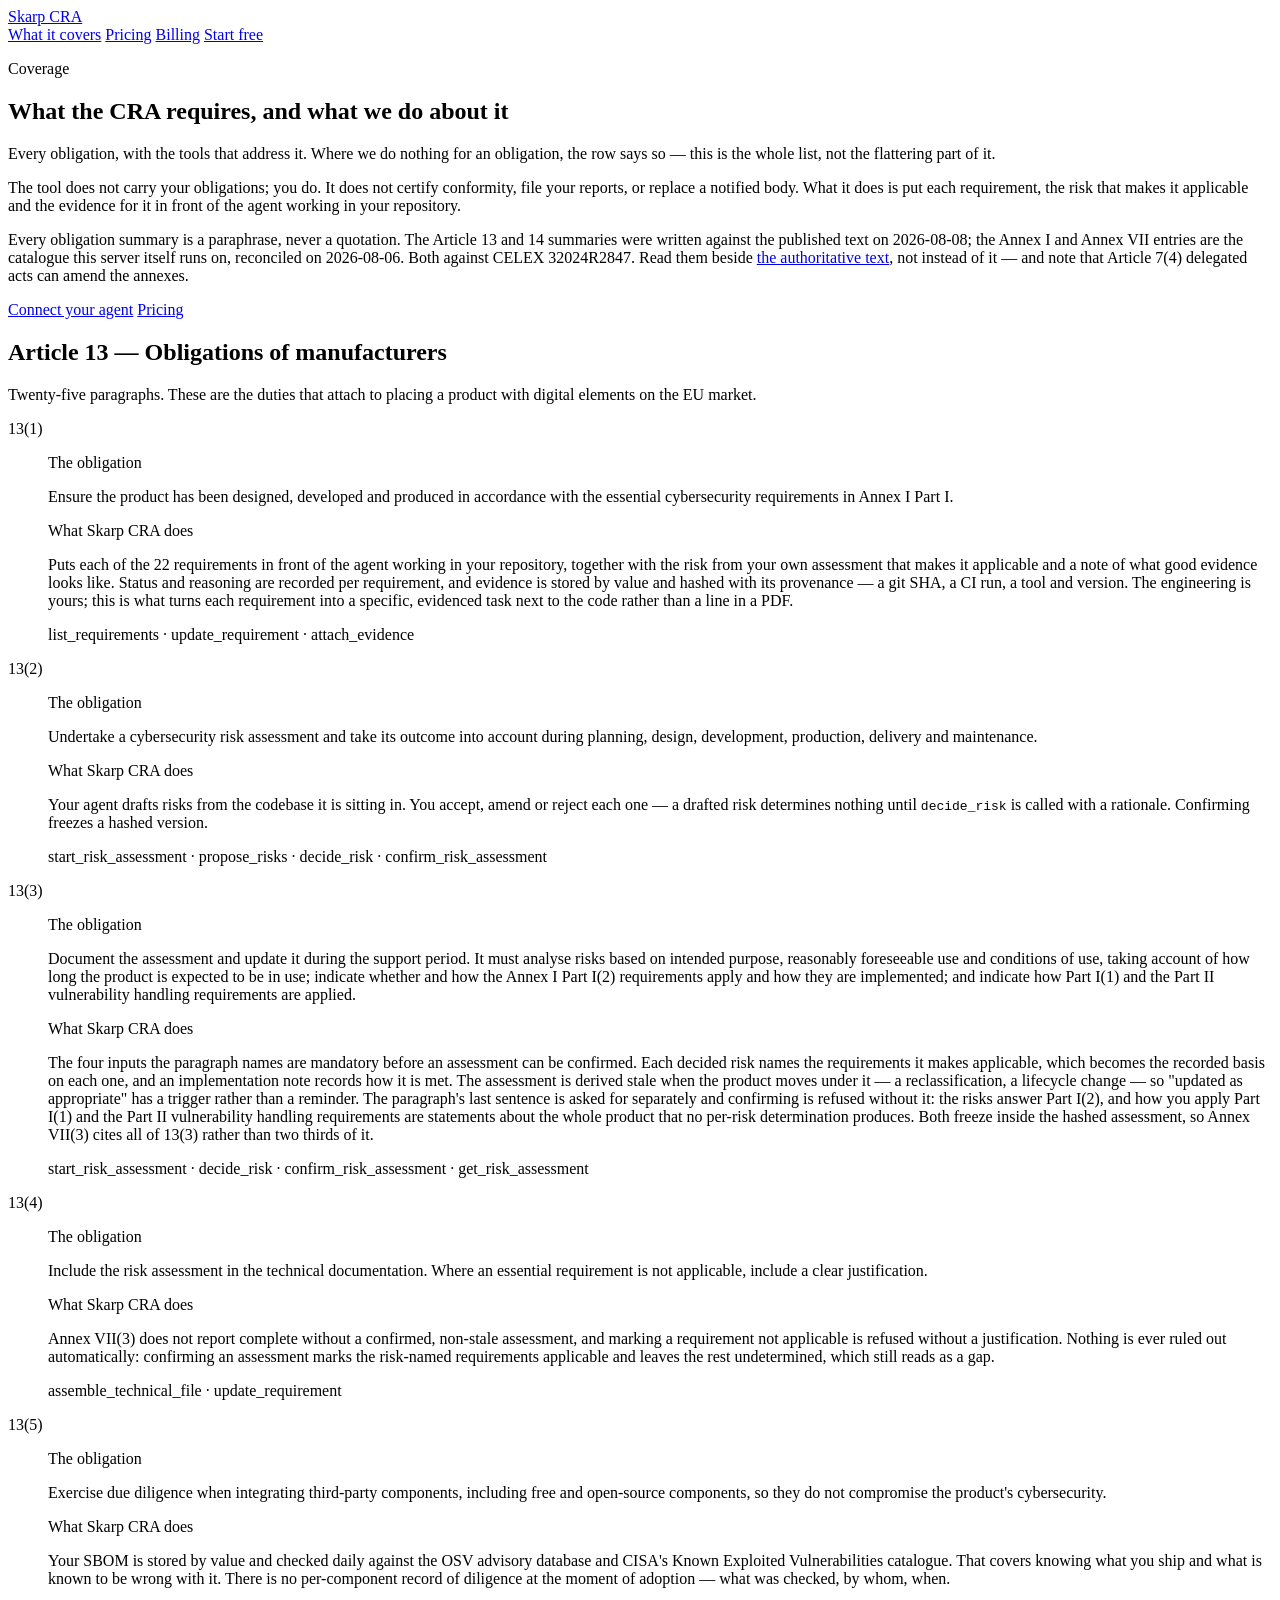
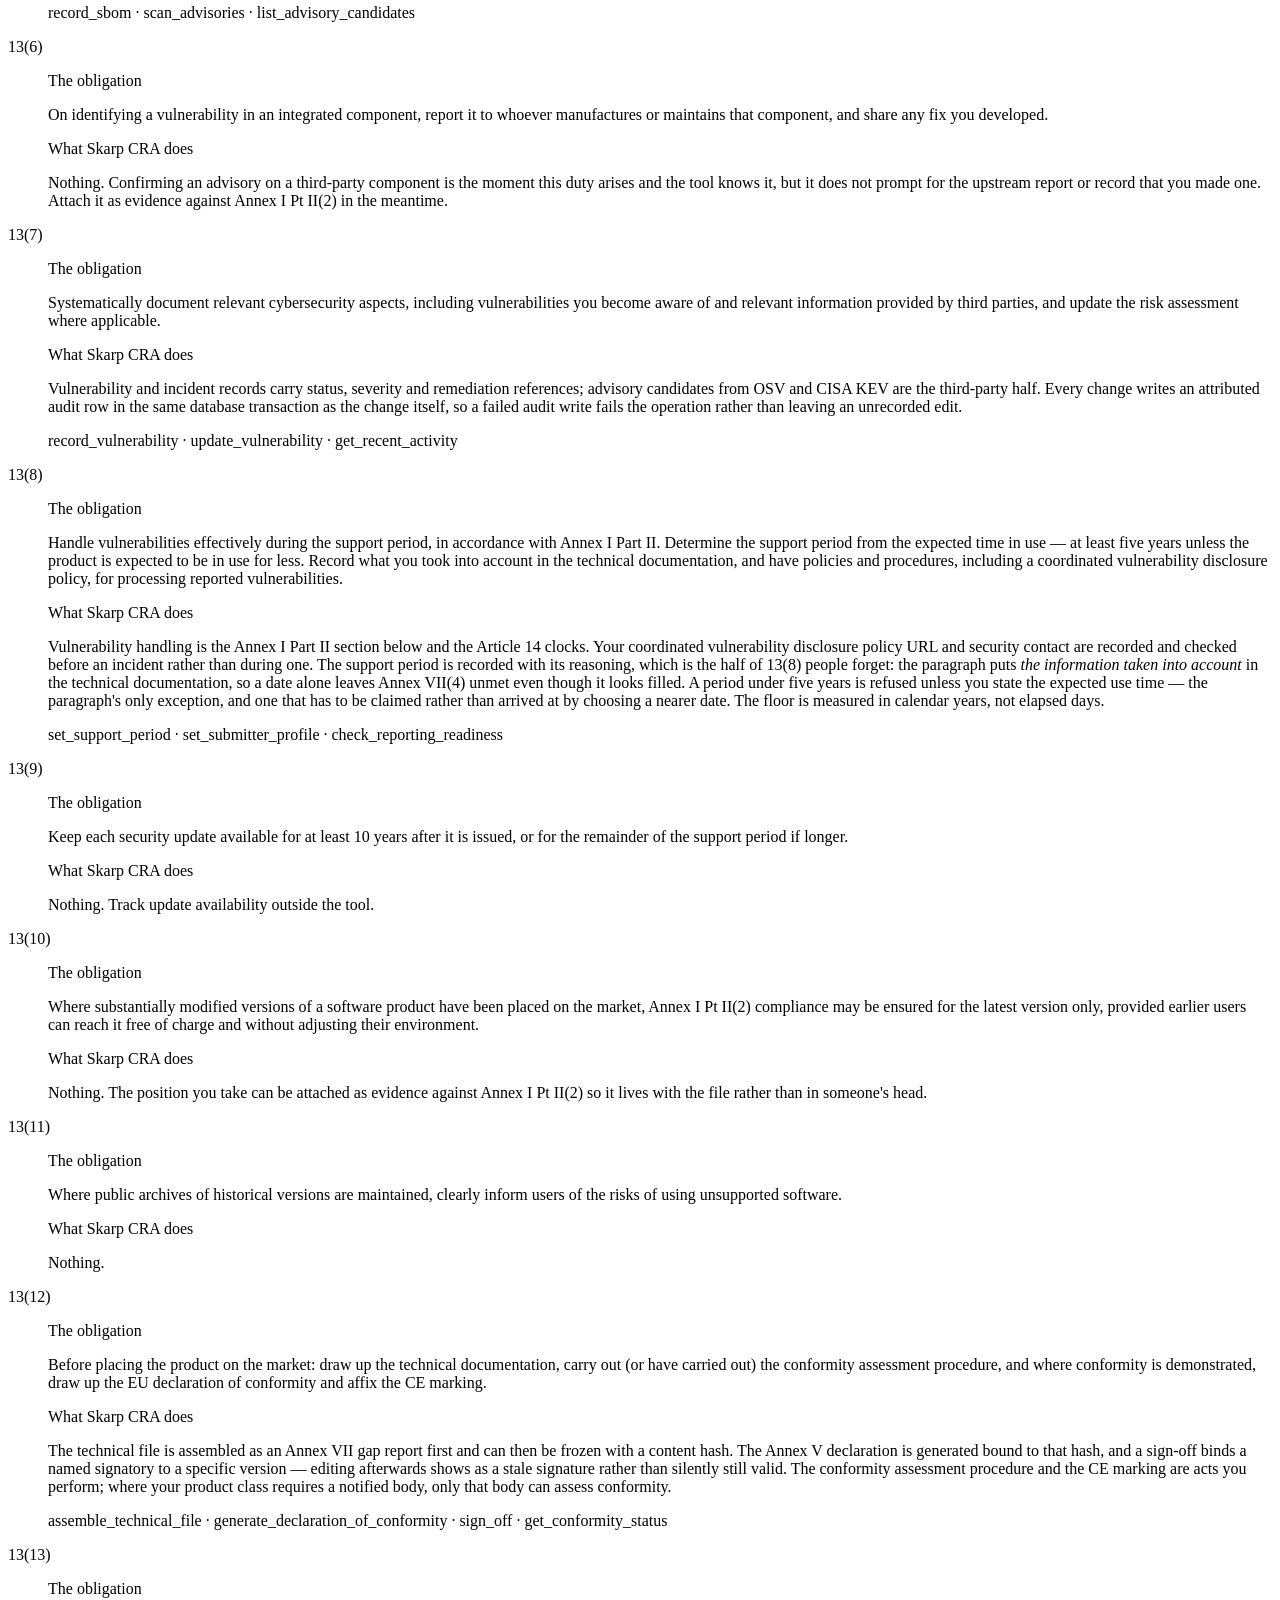
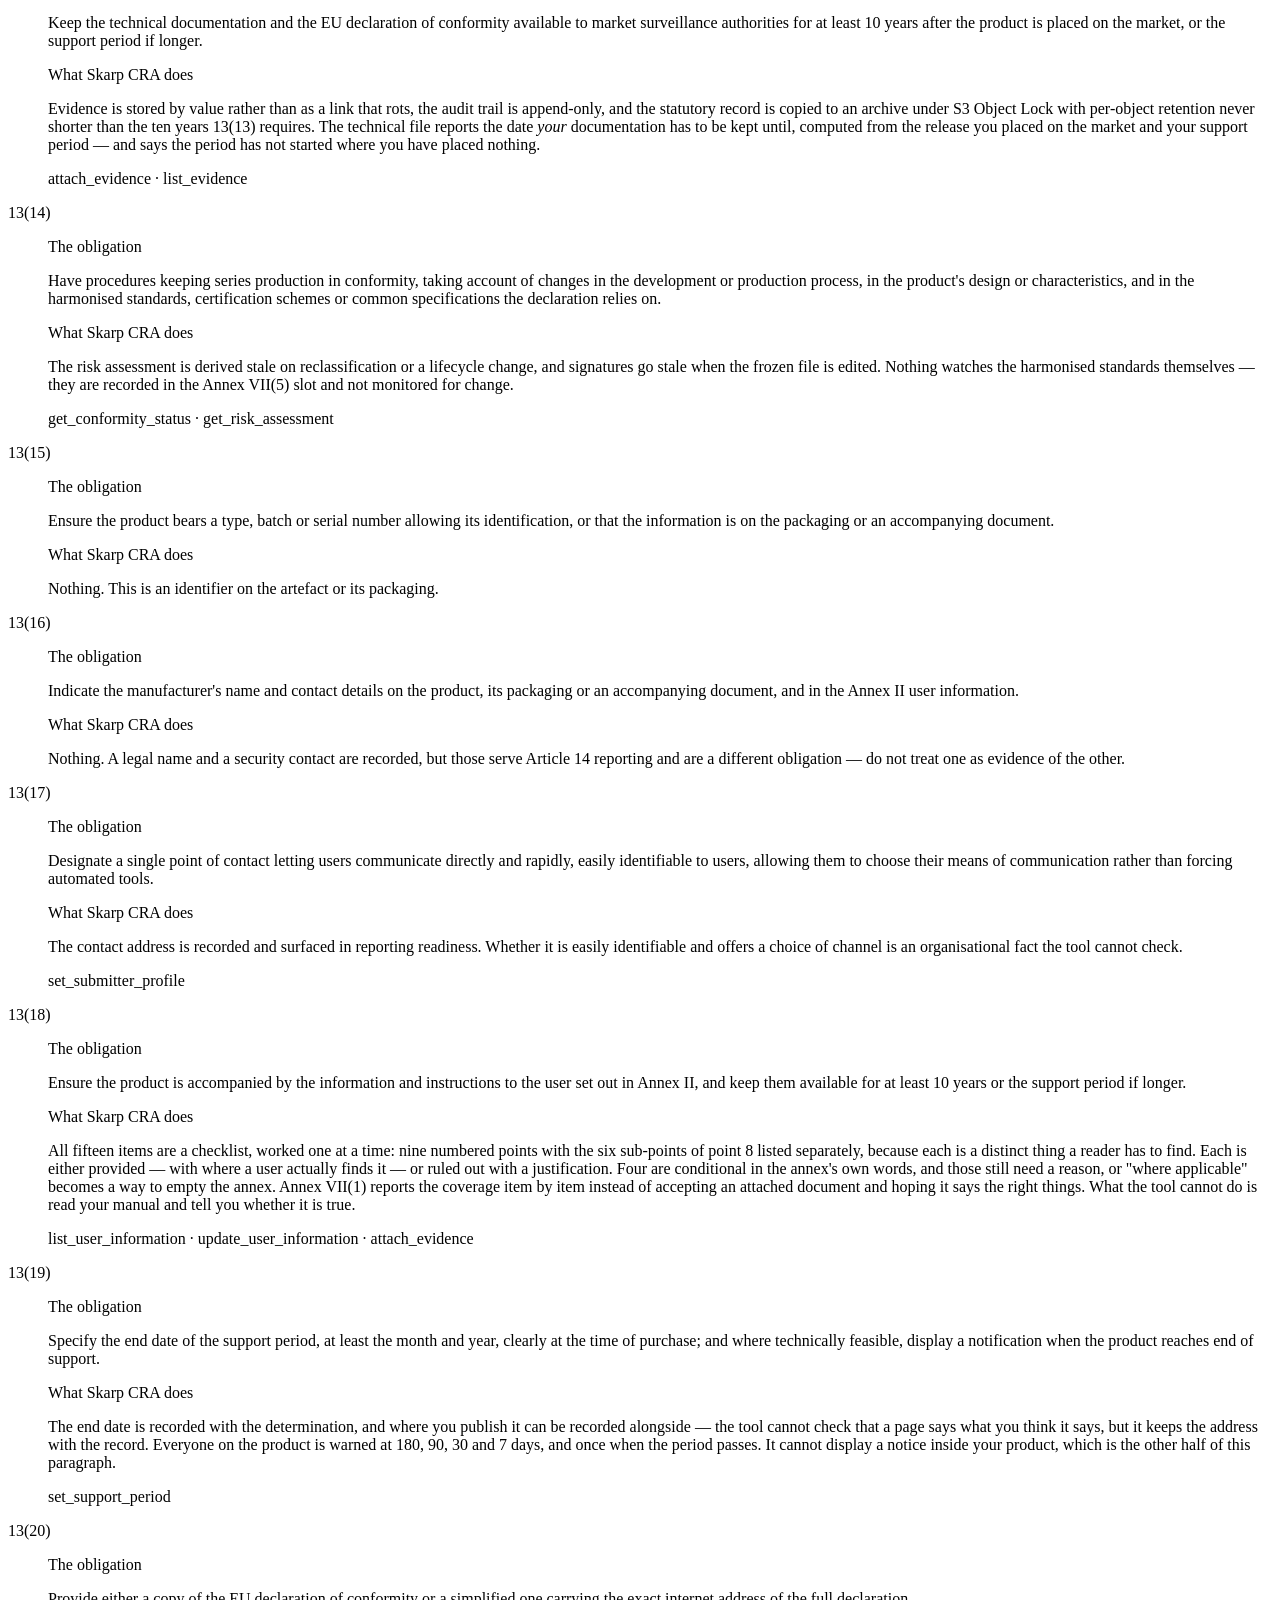
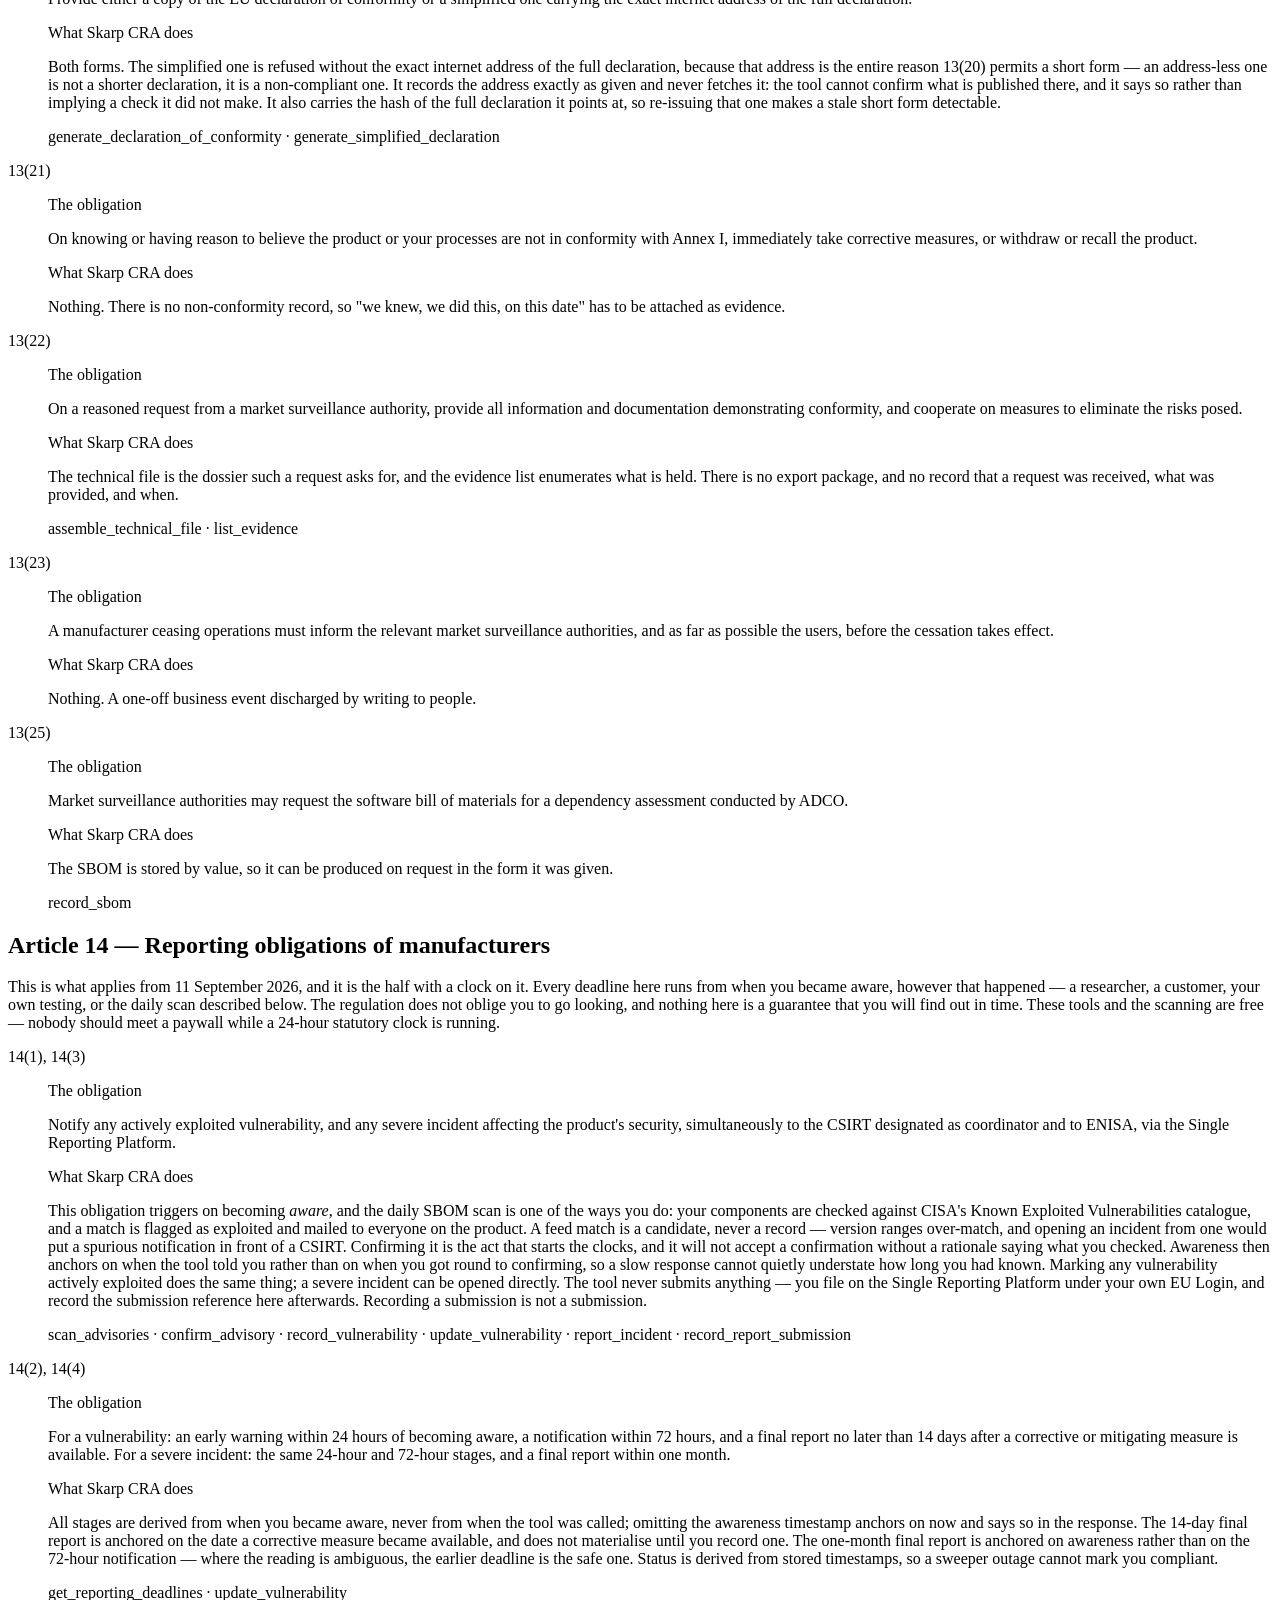
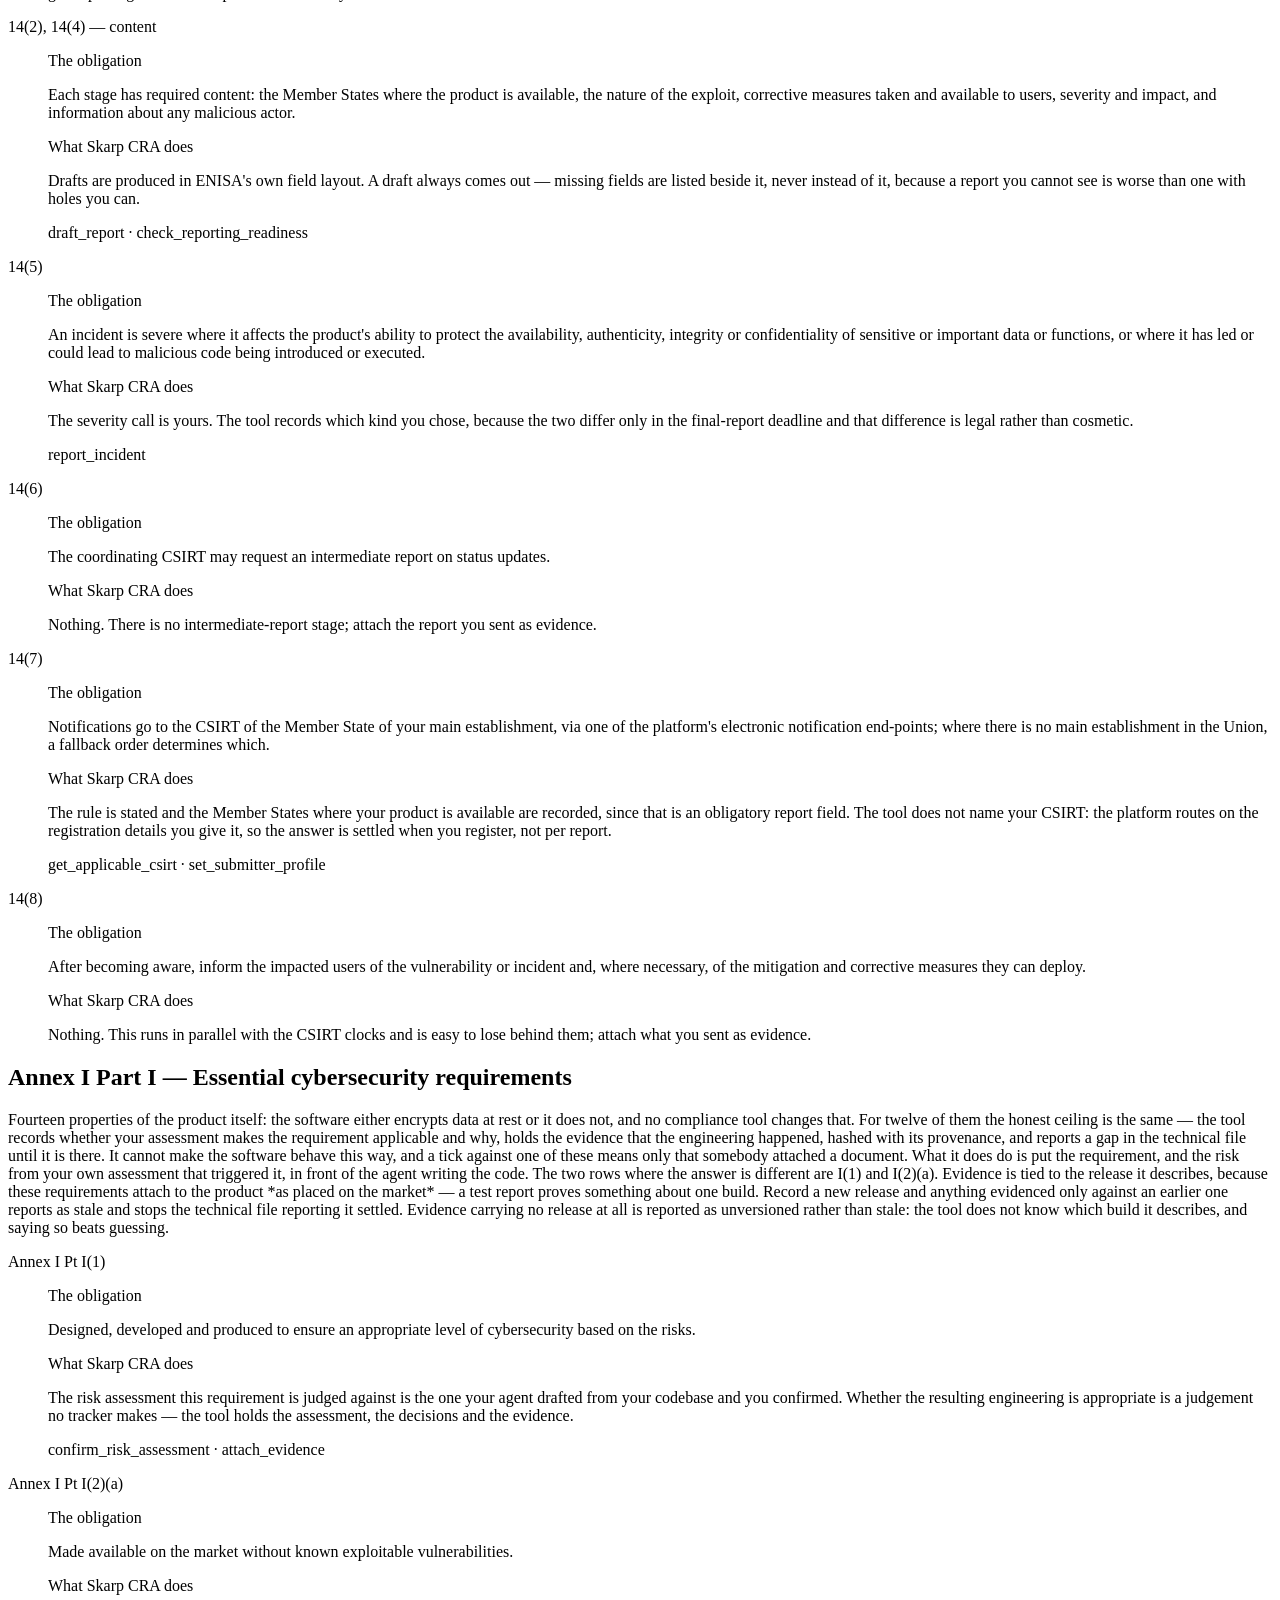
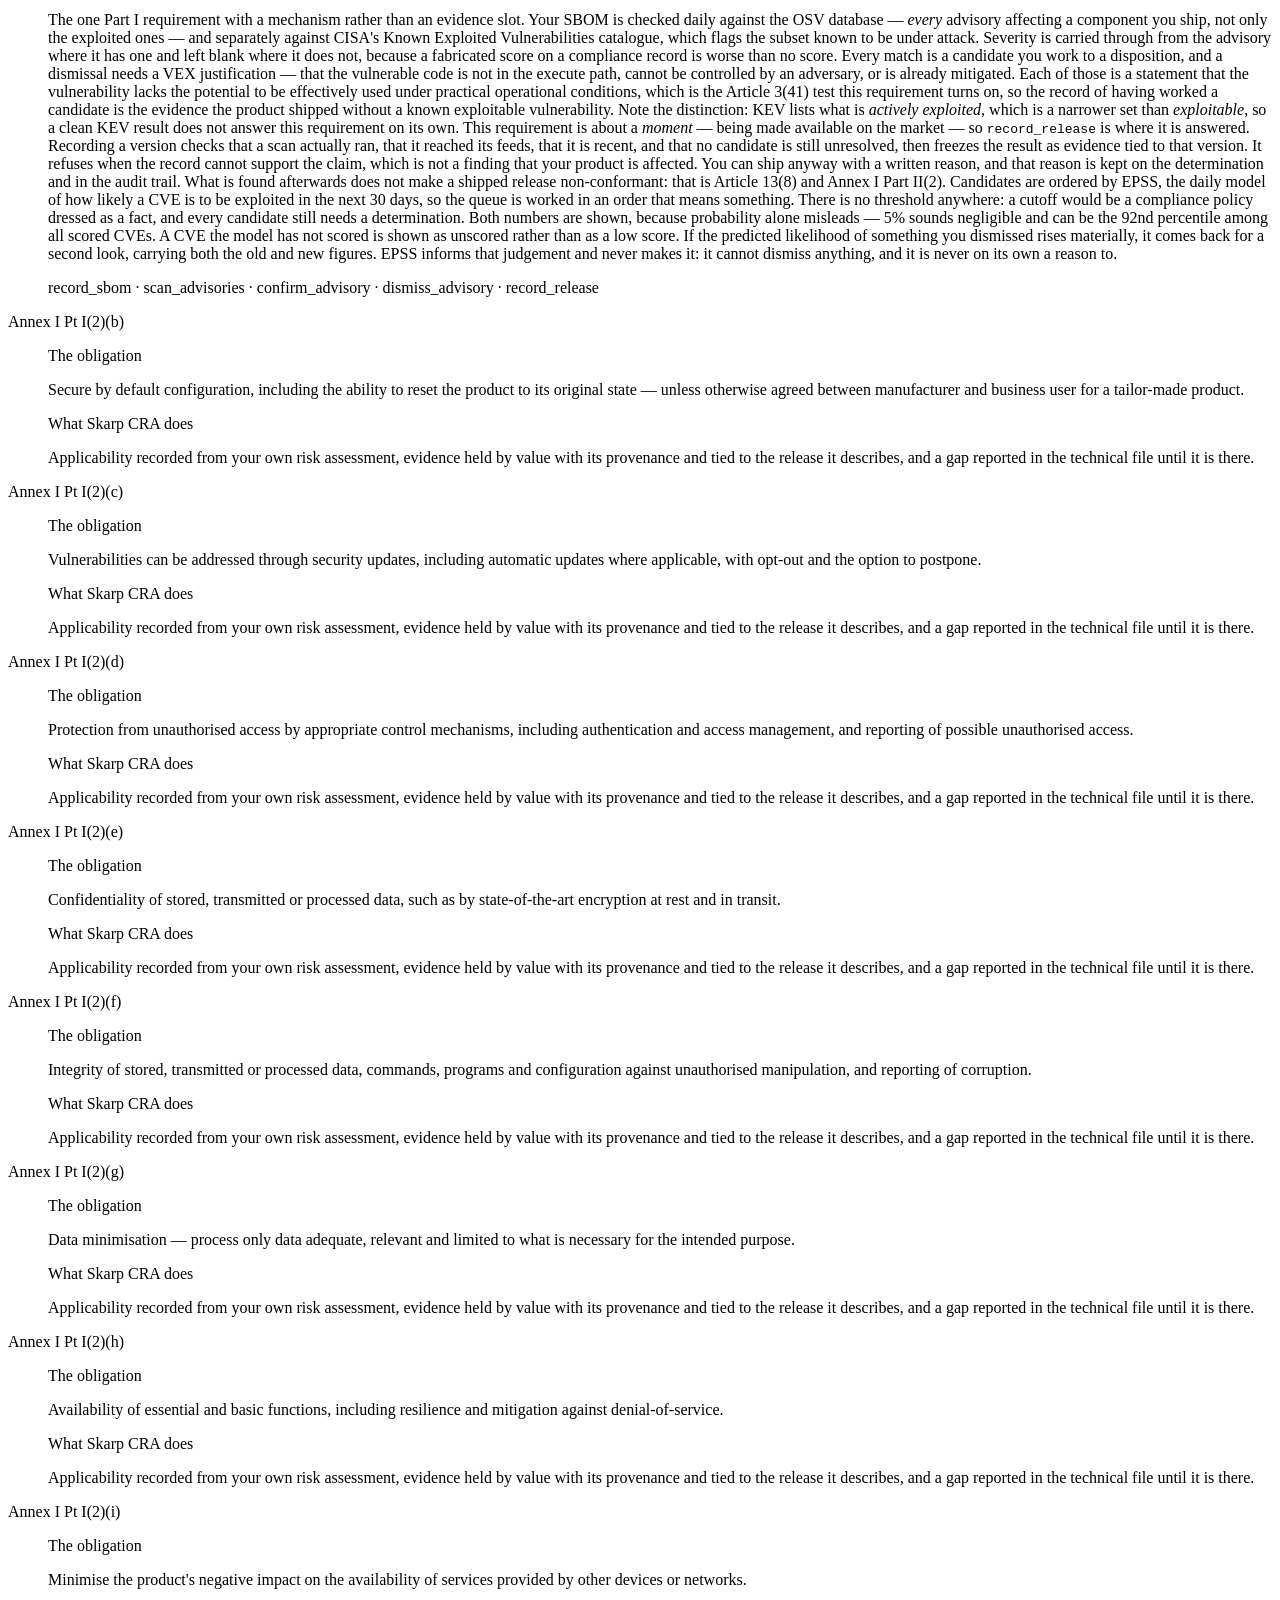
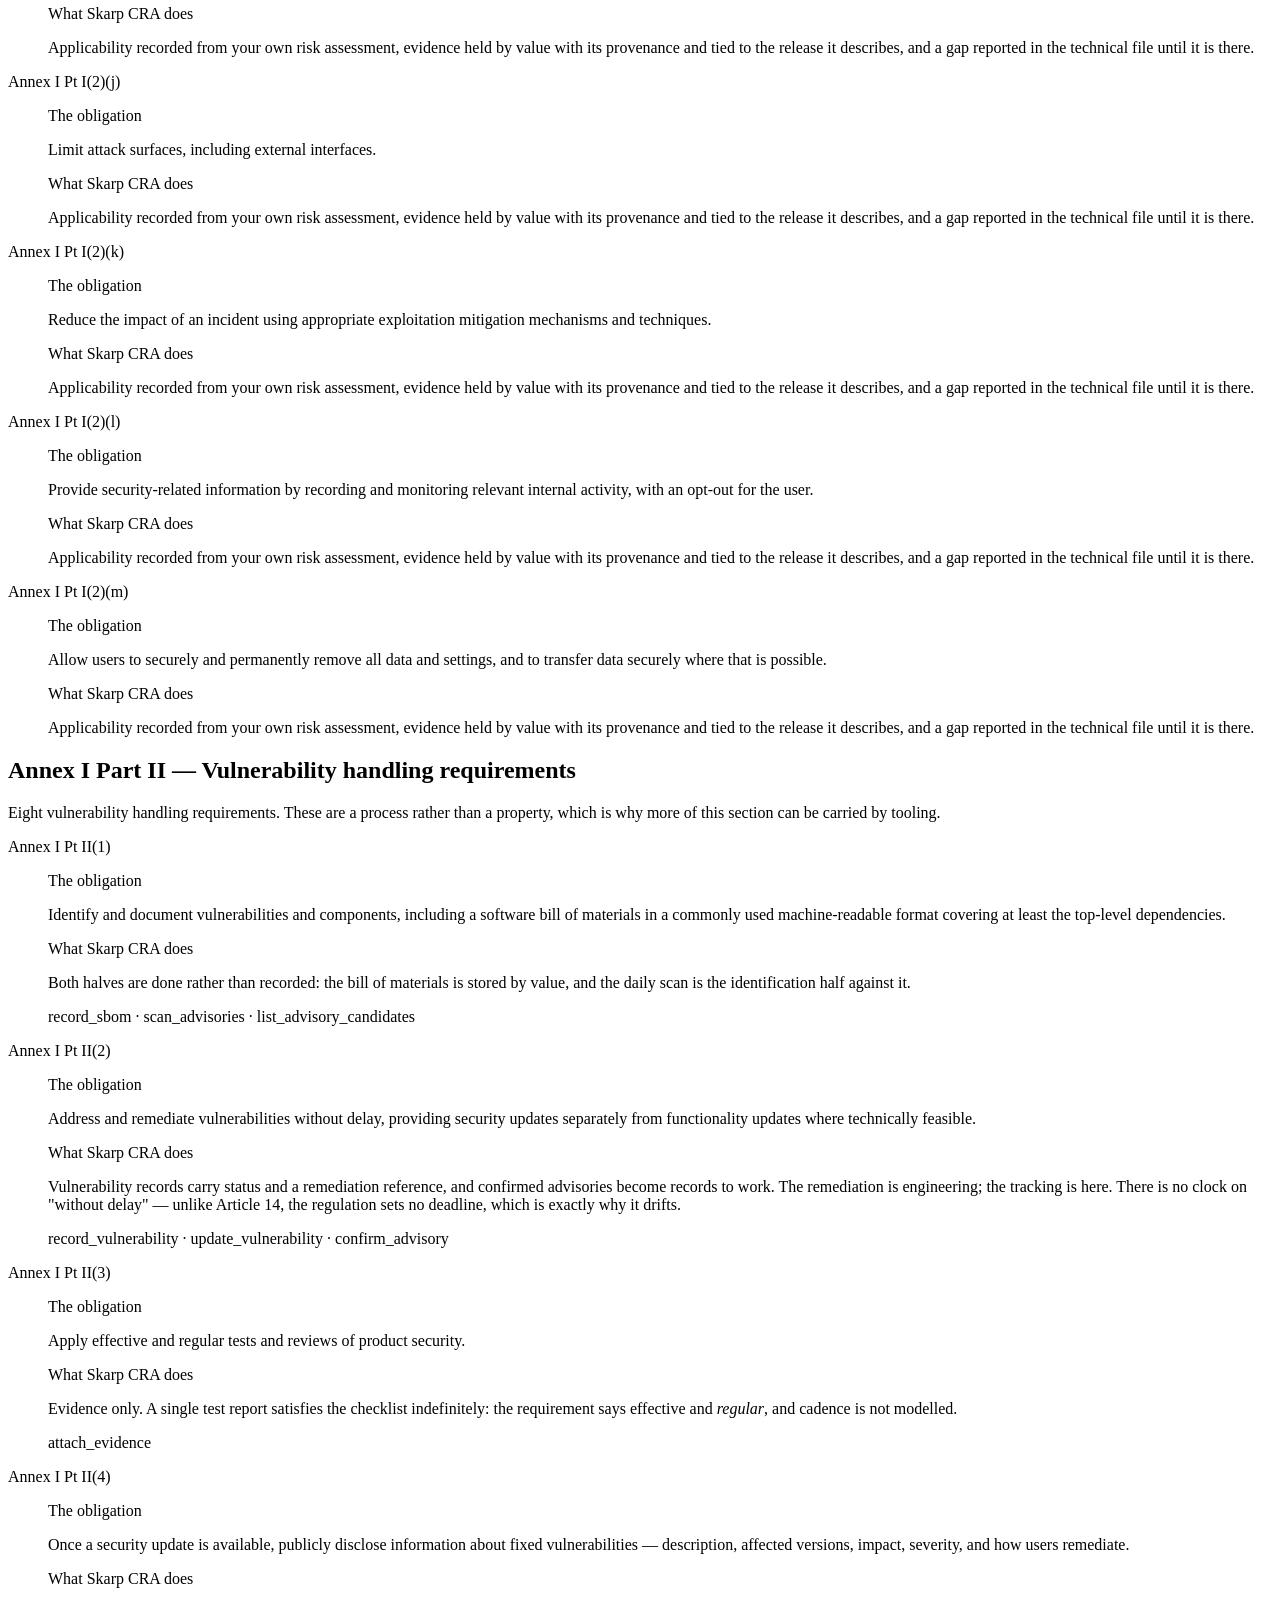
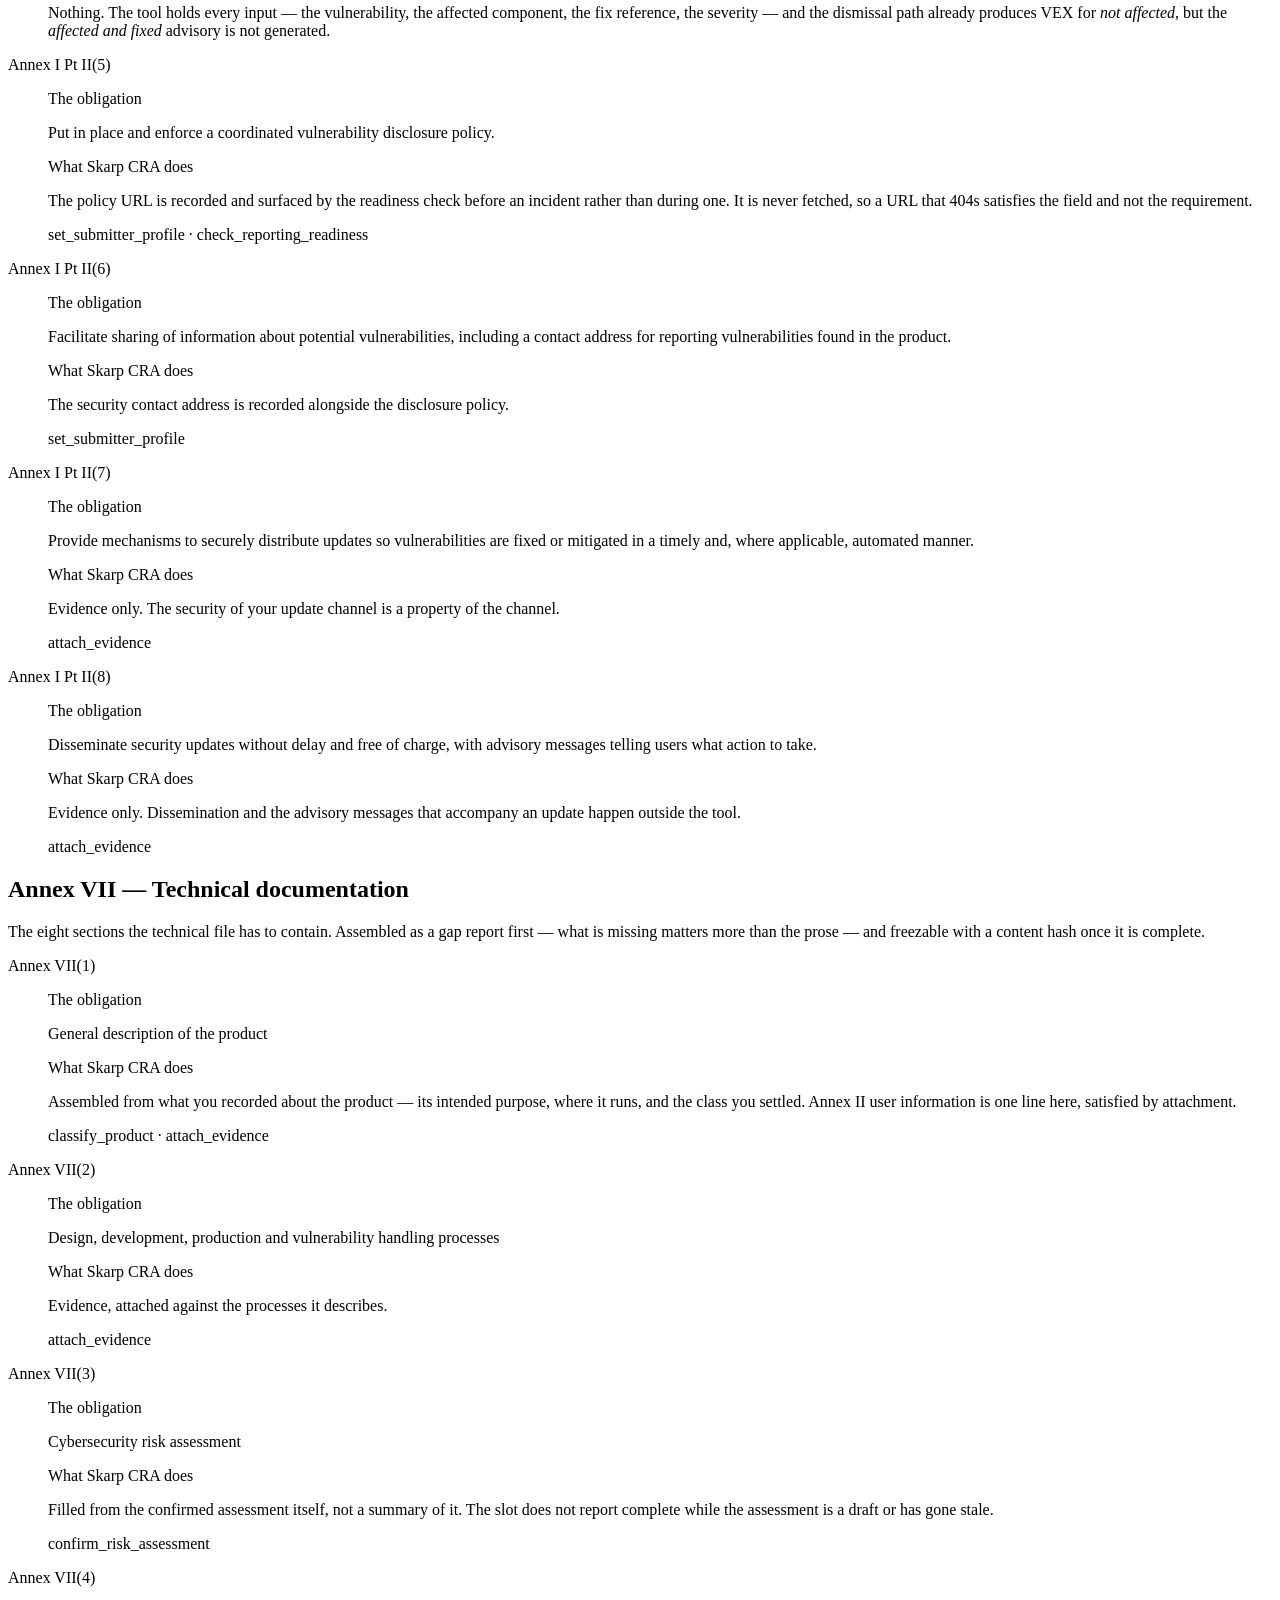
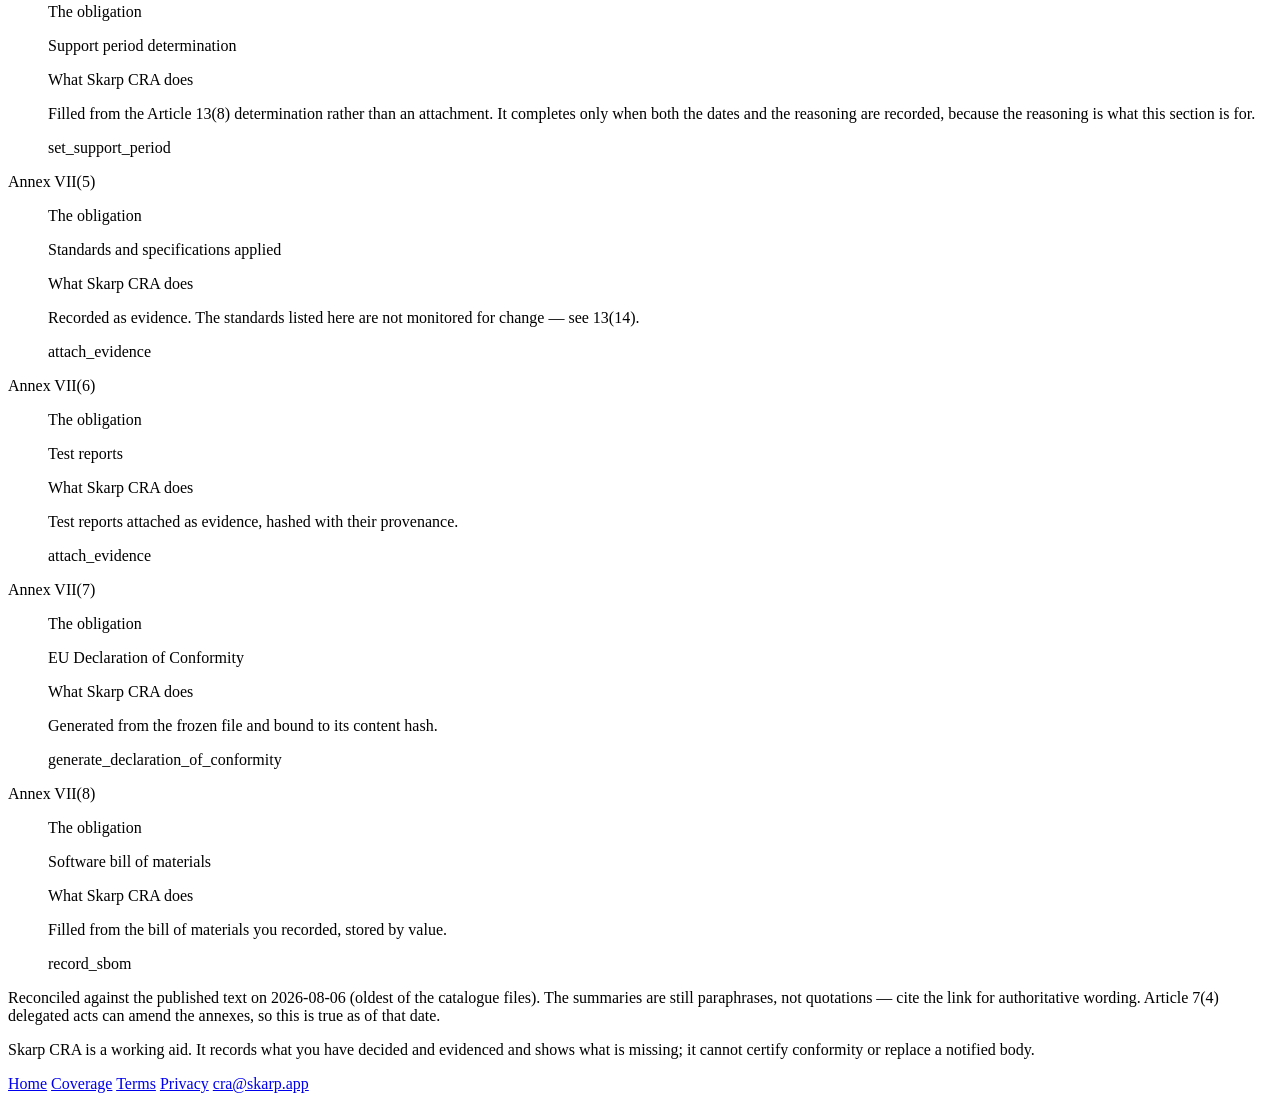
==== www/coverage.html @ dcedb45e "Skarp CRA — an MCP server for EU Cyber Resilience Act compliance Helps software makers meet their ob" ====
<!DOCTYPE html>
<html lang="en">
<!-- GENERATED FILE — do not edit by hand.
     Written by scripts/render_coverage.py from docs/coverage.yaml and the
     catalogue in src/cra/regulation/. Edit those and regenerate. -->
<head>
<meta charset="utf-8">
<meta name="viewport" content="width=device-width, initial-scale=1">
<title>Coverage — what the CRA requires, and what we do — Skarp CRA</title>
<meta name="description" content="Obligation by obligation: what the EU Cyber Resilience Act requires of a manufacturer, and what Skarp CRA does to help meet it.">
<meta name="referrer" content="no-referrer">

<link rel="stylesheet" href="/style.css">
</head>
<body>
<header class="masthead">
  <div class="wrap">
    <a class="brand" href="/">Skarp CRA</a>
    <nav>
      <a href="/#covers">What it covers</a>
      <a href="/pricing">Pricing</a>
      <a href="/billing">Billing</a>
      <a class="btn cta small" href="/#access">Start free</a>
    </nav>
  </div>
</header>
<main>
<section class="wrap">
<div class="stack">
<p class="eyebrow">Coverage</p>
<h1>What the CRA requires, and what we do about it</h1>
<p class="lede">Every obligation, with the tools that address it. Where we do
nothing for an obligation, the row says so — this is the whole list, not the
flattering part of it.</p>
<p class="small muted">The tool does not carry your obligations; you do. It
does not certify conformity, file your reports, or replace a notified body.
What it does is put each requirement, the risk that makes it applicable and the
evidence for it in front of the agent working in your repository.</p>
<p class="small muted">Every obligation summary is a paraphrase, never a
quotation. The Article 13 and 14 summaries were written against the published
text on 2026-08-08; the Annex I and Annex VII
entries are the catalogue this server itself runs on, reconciled on
2026-08-06. Both against CELEX 32024R2847. Read them
beside <a href="https://eur-lex.europa.eu/legal-content/EN/TXT/?uri=CELEX:32024R2847">the authoritative text</a>, not instead of
it — and note that Article 7(4) delegated acts can amend the annexes.</p>
<p><a class="btn cta" href="/#access">Connect your agent</a> <a class="btn" href="/pricing">Pricing</a></p>
</div>
</section><section class="wrap">
<div class="section-head">
  <h2 id="article-13">Article 13 — Obligations of manufacturers</h2>
</div>
<p class="section-lede">Twenty-five paragraphs. These are the duties that attach to placing a product with digital elements on the EU market.</p>
<dl class="coverage obligations">
      <div>
        <dt>13(1)</dt>
        <dd>
          <div class="obligation">
            <p class="lbl">The obligation</p>
            <p>Ensure the product has been designed, developed and produced in accordance with the essential cybersecurity requirements in Annex I Part I.</p>
          </div>
          <div class="support">
            <p class="lbl">What Skarp CRA does</p>
            <p>Puts each of the 22 requirements in front of the agent working in your repository, together with the risk from your own assessment that makes it applicable and a note of what good evidence looks like. Status and reasoning are recorded per requirement, and evidence is stored by value and hashed with its provenance — a git SHA, a CI run, a tool and version. The engineering is yours; this is what turns each requirement into a specific, evidenced task next to the code rather than a line in a PDF.</p>
            <p class="tools small muted mono">list_requirements · update_requirement · attach_evidence</p>
          </div>
        </dd>
      </div>
      <div>
        <dt>13(2)</dt>
        <dd>
          <div class="obligation">
            <p class="lbl">The obligation</p>
            <p>Undertake a cybersecurity risk assessment and take its outcome into account during planning, design, development, production, delivery and maintenance.</p>
          </div>
          <div class="support">
            <p class="lbl">What Skarp CRA does</p>
            <p>Your agent drafts risks from the codebase it is sitting in. You accept, amend or reject each one — a drafted risk determines nothing until <code>decide_risk</code> is called with a rationale. Confirming freezes a hashed version.</p>
            <p class="tools small muted mono">start_risk_assessment · propose_risks · decide_risk · confirm_risk_assessment</p>
          </div>
        </dd>
      </div>
      <div>
        <dt>13(3)</dt>
        <dd>
          <div class="obligation">
            <p class="lbl">The obligation</p>
            <p>Document the assessment and update it during the support period. It must analyse risks based on intended purpose, reasonably foreseeable use and conditions of use, taking account of how long the product is expected to be in use; indicate whether and how the Annex I Part I(2) requirements apply and how they are implemented; and indicate how Part I(1) and the Part II vulnerability handling requirements are applied.</p>
          </div>
          <div class="support">
            <p class="lbl">What Skarp CRA does</p>
            <p>The four inputs the paragraph names are mandatory before an assessment can be confirmed. Each decided risk names the requirements it makes applicable, which becomes the recorded basis on each one, and an implementation note records how it is met. The assessment is derived stale when the product moves under it — a reclassification, a lifecycle change — so &quot;updated as appropriate&quot; has a trigger rather than a reminder. The paragraph&#x27;s last sentence is asked for separately and confirming is refused without it: the risks answer Part I(2), and how you apply Part I(1) and the Part II vulnerability handling requirements are statements about the whole product that no per-risk determination produces. Both freeze inside the hashed assessment, so Annex VII(3) cites all of 13(3) rather than two thirds of it.</p>
            <p class="tools small muted mono">start_risk_assessment · decide_risk · confirm_risk_assessment · get_risk_assessment</p>
          </div>
        </dd>
      </div>
      <div>
        <dt>13(4)</dt>
        <dd>
          <div class="obligation">
            <p class="lbl">The obligation</p>
            <p>Include the risk assessment in the technical documentation. Where an essential requirement is not applicable, include a clear justification.</p>
          </div>
          <div class="support">
            <p class="lbl">What Skarp CRA does</p>
            <p>Annex VII(3) does not report complete without a confirmed, non-stale assessment, and marking a requirement not applicable is refused without a justification. Nothing is ever ruled out automatically: confirming an assessment marks the risk-named requirements applicable and leaves the rest undetermined, which still reads as a gap.</p>
            <p class="tools small muted mono">assemble_technical_file · update_requirement</p>
          </div>
        </dd>
      </div>
      <div>
        <dt>13(5)</dt>
        <dd>
          <div class="obligation">
            <p class="lbl">The obligation</p>
            <p>Exercise due diligence when integrating third-party components, including free and open-source components, so they do not compromise the product&#x27;s cybersecurity.</p>
          </div>
          <div class="support">
            <p class="lbl">What Skarp CRA does</p>
            <p>Your SBOM is stored by value and checked daily against the OSV advisory database and CISA&#x27;s Known Exploited Vulnerabilities catalogue. That covers knowing what you ship and what is known to be wrong with it. There is no per-component record of diligence at the moment of adoption — what was checked, by whom, when.</p>
            <p class="tools small muted mono">record_sbom · scan_advisories · list_advisory_candidates</p>
          </div>
        </dd>
      </div>
      <div>
        <dt>13(6)</dt>
        <dd>
          <div class="obligation">
            <p class="lbl">The obligation</p>
            <p>On identifying a vulnerability in an integrated component, report it to whoever manufactures or maintains that component, and share any fix you developed.</p>
          </div>
          <div class="support">
            <p class="lbl">What Skarp CRA does</p>
            <p>Nothing. Confirming an advisory on a third-party component is the moment this duty arises and the tool knows it, but it does not prompt for the upstream report or record that you made one. Attach it as evidence against Annex I Pt II(2) in the meantime.</p>
          </div>
        </dd>
      </div>
      <div>
        <dt>13(7)</dt>
        <dd>
          <div class="obligation">
            <p class="lbl">The obligation</p>
            <p>Systematically document relevant cybersecurity aspects, including vulnerabilities you become aware of and relevant information provided by third parties, and update the risk assessment where applicable.</p>
          </div>
          <div class="support">
            <p class="lbl">What Skarp CRA does</p>
            <p>Vulnerability and incident records carry status, severity and remediation references; advisory candidates from OSV and CISA KEV are the third-party half. Every change writes an attributed audit row in the same database transaction as the change itself, so a failed audit write fails the operation rather than leaving an unrecorded edit.</p>
            <p class="tools small muted mono">record_vulnerability · update_vulnerability · get_recent_activity</p>
          </div>
        </dd>
      </div>
      <div>
        <dt>13(8)</dt>
        <dd>
          <div class="obligation">
            <p class="lbl">The obligation</p>
            <p>Handle vulnerabilities effectively during the support period, in accordance with Annex I Part II. Determine the support period from the expected time in use — at least five years unless the product is expected to be in use for less. Record what you took into account in the technical documentation, and have policies and procedures, including a coordinated vulnerability disclosure policy, for processing reported vulnerabilities.</p>
          </div>
          <div class="support">
            <p class="lbl">What Skarp CRA does</p>
            <p>Vulnerability handling is the Annex I Part II section below and the Article 14 clocks. Your coordinated vulnerability disclosure policy URL and security contact are recorded and checked before an incident rather than during one. The support period is recorded with its reasoning, which is the half of 13(8) people forget: the paragraph puts <em>the information taken into account</em> in the technical documentation, so a date alone leaves Annex VII(4) unmet even though it looks filled. A period under five years is refused unless you state the expected use time — the paragraph&#x27;s only exception, and one that has to be claimed rather than arrived at by choosing a nearer date. The floor is measured in calendar years, not elapsed days.</p>
            <p class="tools small muted mono">set_support_period · set_submitter_profile · check_reporting_readiness</p>
          </div>
        </dd>
      </div>
      <div>
        <dt>13(9)</dt>
        <dd>
          <div class="obligation">
            <p class="lbl">The obligation</p>
            <p>Keep each security update available for at least 10 years after it is issued, or for the remainder of the support period if longer.</p>
          </div>
          <div class="support">
            <p class="lbl">What Skarp CRA does</p>
            <p>Nothing. Track update availability outside the tool.</p>
          </div>
        </dd>
      </div>
      <div>
        <dt>13(10)</dt>
        <dd>
          <div class="obligation">
            <p class="lbl">The obligation</p>
            <p>Where substantially modified versions of a software product have been placed on the market, Annex I Pt II(2) compliance may be ensured for the latest version only, provided earlier users can reach it free of charge and without adjusting their environment.</p>
          </div>
          <div class="support">
            <p class="lbl">What Skarp CRA does</p>
            <p>Nothing. The position you take can be attached as evidence against Annex I Pt II(2) so it lives with the file rather than in someone&#x27;s head.</p>
          </div>
        </dd>
      </div>
      <div>
        <dt>13(11)</dt>
        <dd>
          <div class="obligation">
            <p class="lbl">The obligation</p>
            <p>Where public archives of historical versions are maintained, clearly inform users of the risks of using unsupported software.</p>
          </div>
          <div class="support">
            <p class="lbl">What Skarp CRA does</p>
            <p>Nothing.</p>
          </div>
        </dd>
      </div>
      <div>
        <dt>13(12)</dt>
        <dd>
          <div class="obligation">
            <p class="lbl">The obligation</p>
            <p>Before placing the product on the market: draw up the technical documentation, carry out (or have carried out) the conformity assessment procedure, and where conformity is demonstrated, draw up the EU declaration of conformity and affix the CE marking.</p>
          </div>
          <div class="support">
            <p class="lbl">What Skarp CRA does</p>
            <p>The technical file is assembled as an Annex VII gap report first and can then be frozen with a content hash. The Annex V declaration is generated bound to that hash, and a sign-off binds a named signatory to a specific version — editing afterwards shows as a stale signature rather than silently still valid. The conformity assessment procedure and the CE marking are acts you perform; where your product class requires a notified body, only that body can assess conformity.</p>
            <p class="tools small muted mono">assemble_technical_file · generate_declaration_of_conformity · sign_off · get_conformity_status</p>
          </div>
        </dd>
      </div>
      <div>
        <dt>13(13)</dt>
        <dd>
          <div class="obligation">
            <p class="lbl">The obligation</p>
            <p>Keep the technical documentation and the EU declaration of conformity available to market surveillance authorities for at least 10 years after the product is placed on the market, or the support period if longer.</p>
          </div>
          <div class="support">
            <p class="lbl">What Skarp CRA does</p>
            <p>Evidence is stored by value rather than as a link that rots, the audit trail is append-only, and the statutory record is copied to an archive under S3 Object Lock with per-object retention never shorter than the ten years 13(13) requires. The technical file reports the date <em>your</em> documentation has to be kept until, computed from the release you placed on the market and your support period — and says the period has not started where you have placed nothing.</p>
            <p class="tools small muted mono">attach_evidence · list_evidence</p>
          </div>
        </dd>
      </div>
      <div>
        <dt>13(14)</dt>
        <dd>
          <div class="obligation">
            <p class="lbl">The obligation</p>
            <p>Have procedures keeping series production in conformity, taking account of changes in the development or production process, in the product&#x27;s design or characteristics, and in the harmonised standards, certification schemes or common specifications the declaration relies on.</p>
          </div>
          <div class="support">
            <p class="lbl">What Skarp CRA does</p>
            <p>The risk assessment is derived stale on reclassification or a lifecycle change, and signatures go stale when the frozen file is edited. Nothing watches the harmonised standards themselves — they are recorded in the Annex VII(5) slot and not monitored for change.</p>
            <p class="tools small muted mono">get_conformity_status · get_risk_assessment</p>
          </div>
        </dd>
      </div>
      <div>
        <dt>13(15)</dt>
        <dd>
          <div class="obligation">
            <p class="lbl">The obligation</p>
            <p>Ensure the product bears a type, batch or serial number allowing its identification, or that the information is on the packaging or an accompanying document.</p>
          </div>
          <div class="support">
            <p class="lbl">What Skarp CRA does</p>
            <p>Nothing. This is an identifier on the artefact or its packaging.</p>
          </div>
        </dd>
      </div>
      <div>
        <dt>13(16)</dt>
        <dd>
          <div class="obligation">
            <p class="lbl">The obligation</p>
            <p>Indicate the manufacturer&#x27;s name and contact details on the product, its packaging or an accompanying document, and in the Annex II user information.</p>
          </div>
          <div class="support">
            <p class="lbl">What Skarp CRA does</p>
            <p>Nothing. A legal name and a security contact are recorded, but those serve Article 14 reporting and are a different obligation — do not treat one as evidence of the other.</p>
          </div>
        </dd>
      </div>
      <div>
        <dt>13(17)</dt>
        <dd>
          <div class="obligation">
            <p class="lbl">The obligation</p>
            <p>Designate a single point of contact letting users communicate directly and rapidly, easily identifiable to users, allowing them to choose their means of communication rather than forcing automated tools.</p>
          </div>
          <div class="support">
            <p class="lbl">What Skarp CRA does</p>
            <p>The contact address is recorded and surfaced in reporting readiness. Whether it is easily identifiable and offers a choice of channel is an organisational fact the tool cannot check.</p>
            <p class="tools small muted mono">set_submitter_profile</p>
          </div>
        </dd>
      </div>
      <div>
        <dt>13(18)</dt>
        <dd>
          <div class="obligation">
            <p class="lbl">The obligation</p>
            <p>Ensure the product is accompanied by the information and instructions to the user set out in Annex II, and keep them available for at least 10 years or the support period if longer.</p>
          </div>
          <div class="support">
            <p class="lbl">What Skarp CRA does</p>
            <p>All fifteen items are a checklist, worked one at a time: nine numbered points with the six sub-points of point 8 listed separately, because each is a distinct thing a reader has to find. Each is either provided — with where a user actually finds it — or ruled out with a justification. Four are conditional in the annex&#x27;s own words, and those still need a reason, or &quot;where applicable&quot; becomes a way to empty the annex. Annex VII(1) reports the coverage item by item instead of accepting an attached document and hoping it says the right things. What the tool cannot do is read your manual and tell you whether it is true.</p>
            <p class="tools small muted mono">list_user_information · update_user_information · attach_evidence</p>
          </div>
        </dd>
      </div>
      <div>
        <dt>13(19)</dt>
        <dd>
          <div class="obligation">
            <p class="lbl">The obligation</p>
            <p>Specify the end date of the support period, at least the month and year, clearly at the time of purchase; and where technically feasible, display a notification when the product reaches end of support.</p>
          </div>
          <div class="support">
            <p class="lbl">What Skarp CRA does</p>
            <p>The end date is recorded with the determination, and where you publish it can be recorded alongside — the tool cannot check that a page says what you think it says, but it keeps the address with the record. Everyone on the product is warned at 180, 90, 30 and 7 days, and once when the period passes. It cannot display a notice inside your product, which is the other half of this paragraph.</p>
            <p class="tools small muted mono">set_support_period</p>
          </div>
        </dd>
      </div>
      <div>
        <dt>13(20)</dt>
        <dd>
          <div class="obligation">
            <p class="lbl">The obligation</p>
            <p>Provide either a copy of the EU declaration of conformity or a simplified one carrying the exact internet address of the full declaration.</p>
          </div>
          <div class="support">
            <p class="lbl">What Skarp CRA does</p>
            <p>Both forms. The simplified one is refused without the exact internet address of the full declaration, because that address is the entire reason 13(20) permits a short form — an address-less one is not a shorter declaration, it is a non-compliant one. It records the address exactly as given and never fetches it: the tool cannot confirm what is published there, and it says so rather than implying a check it did not make. It also carries the hash of the full declaration it points at, so re-issuing that one makes a stale short form detectable.</p>
            <p class="tools small muted mono">generate_declaration_of_conformity · generate_simplified_declaration</p>
          </div>
        </dd>
      </div>
      <div>
        <dt>13(21)</dt>
        <dd>
          <div class="obligation">
            <p class="lbl">The obligation</p>
            <p>On knowing or having reason to believe the product or your processes are not in conformity with Annex I, immediately take corrective measures, or withdraw or recall the product.</p>
          </div>
          <div class="support">
            <p class="lbl">What Skarp CRA does</p>
            <p>Nothing. There is no non-conformity record, so &quot;we knew, we did this, on this date&quot; has to be attached as evidence.</p>
          </div>
        </dd>
      </div>
      <div>
        <dt>13(22)</dt>
        <dd>
          <div class="obligation">
            <p class="lbl">The obligation</p>
            <p>On a reasoned request from a market surveillance authority, provide all information and documentation demonstrating conformity, and cooperate on measures to eliminate the risks posed.</p>
          </div>
          <div class="support">
            <p class="lbl">What Skarp CRA does</p>
            <p>The technical file is the dossier such a request asks for, and the evidence list enumerates what is held. There is no export package, and no record that a request was received, what was provided, and when.</p>
            <p class="tools small muted mono">assemble_technical_file · list_evidence</p>
          </div>
        </dd>
      </div>
      <div>
        <dt>13(23)</dt>
        <dd>
          <div class="obligation">
            <p class="lbl">The obligation</p>
            <p>A manufacturer ceasing operations must inform the relevant market surveillance authorities, and as far as possible the users, before the cessation takes effect.</p>
          </div>
          <div class="support">
            <p class="lbl">What Skarp CRA does</p>
            <p>Nothing. A one-off business event discharged by writing to people.</p>
          </div>
        </dd>
      </div>
      <div>
        <dt>13(25)</dt>
        <dd>
          <div class="obligation">
            <p class="lbl">The obligation</p>
            <p>Market surveillance authorities may request the software bill of materials for a dependency assessment conducted by ADCO.</p>
          </div>
          <div class="support">
            <p class="lbl">What Skarp CRA does</p>
            <p>The SBOM is stored by value, so it can be produced on request in the form it was given.</p>
            <p class="tools small muted mono">record_sbom</p>
          </div>
        </dd>
      </div>
</dl>
</section><section class="wrap">
<div class="section-head">
  <h2 id="article-14">Article 14 — Reporting obligations of manufacturers</h2>
</div>
<p class="section-lede">This is what applies from 11 September 2026, and it is the half with a clock on it. Every deadline here runs from when you became aware, however that happened — a researcher, a customer, your own testing, or the daily scan described below. The regulation does not oblige you to go looking, and nothing here is a guarantee that you will find out in time. These tools and the scanning are free — nobody should meet a paywall while a 24-hour statutory clock is running.</p>
<dl class="coverage obligations">
      <div>
        <dt>14(1), 14(3)</dt>
        <dd>
          <div class="obligation">
            <p class="lbl">The obligation</p>
            <p>Notify any actively exploited vulnerability, and any severe incident affecting the product&#x27;s security, simultaneously to the CSIRT designated as coordinator and to ENISA, via the Single Reporting Platform.</p>
          </div>
          <div class="support">
            <p class="lbl">What Skarp CRA does</p>
            <p>This obligation triggers on becoming <em>aware</em>, and the daily SBOM scan is one of the ways you do: your components are checked against CISA&#x27;s Known Exploited Vulnerabilities catalogue, and a match is flagged as exploited and mailed to everyone on the product. A feed match is a candidate, never a record — version ranges over-match, and opening an incident from one would put a spurious notification in front of a CSIRT. Confirming it is the act that starts the clocks, and it will not accept a confirmation without a rationale saying what you checked. Awareness then anchors on when the tool told you rather than on when you got round to confirming, so a slow response cannot quietly understate how long you had known. Marking any vulnerability actively exploited does the same thing; a severe incident can be opened directly. The tool never submits anything — you file on the Single Reporting Platform under your own EU Login, and record the submission reference here afterwards. Recording a submission is not a submission.</p>
            <p class="tools small muted mono">scan_advisories · confirm_advisory · record_vulnerability · update_vulnerability · report_incident · record_report_submission</p>
          </div>
        </dd>
      </div>
      <div>
        <dt>14(2), 14(4)</dt>
        <dd>
          <div class="obligation">
            <p class="lbl">The obligation</p>
            <p>For a vulnerability: an early warning within 24 hours of becoming aware, a notification within 72 hours, and a final report no later than 14 days after a corrective or mitigating measure is available. For a severe incident: the same 24-hour and 72-hour stages, and a final report within one month.</p>
          </div>
          <div class="support">
            <p class="lbl">What Skarp CRA does</p>
            <p>All stages are derived from when you became aware, never from when the tool was called; omitting the awareness timestamp anchors on now and says so in the response. The 14-day final report is anchored on the date a corrective measure became available, and does not materialise until you record one. The one-month final report is anchored on awareness rather than on the 72-hour notification — where the reading is ambiguous, the earlier deadline is the safe one. Status is derived from stored timestamps, so a sweeper outage cannot mark you compliant.</p>
            <p class="tools small muted mono">get_reporting_deadlines · update_vulnerability</p>
          </div>
        </dd>
      </div>
      <div>
        <dt>14(2), 14(4) — content</dt>
        <dd>
          <div class="obligation">
            <p class="lbl">The obligation</p>
            <p>Each stage has required content: the Member States where the product is available, the nature of the exploit, corrective measures taken and available to users, severity and impact, and information about any malicious actor.</p>
          </div>
          <div class="support">
            <p class="lbl">What Skarp CRA does</p>
            <p>Drafts are produced in ENISA&#x27;s own field layout. A draft always comes out — missing fields are listed beside it, never instead of it, because a report you cannot see is worse than one with holes you can.</p>
            <p class="tools small muted mono">draft_report · check_reporting_readiness</p>
          </div>
        </dd>
      </div>
      <div>
        <dt>14(5)</dt>
        <dd>
          <div class="obligation">
            <p class="lbl">The obligation</p>
            <p>An incident is severe where it affects the product&#x27;s ability to protect the availability, authenticity, integrity or confidentiality of sensitive or important data or functions, or where it has led or could lead to malicious code being introduced or executed.</p>
          </div>
          <div class="support">
            <p class="lbl">What Skarp CRA does</p>
            <p>The severity call is yours. The tool records which kind you chose, because the two differ only in the final-report deadline and that difference is legal rather than cosmetic.</p>
            <p class="tools small muted mono">report_incident</p>
          </div>
        </dd>
      </div>
      <div>
        <dt>14(6)</dt>
        <dd>
          <div class="obligation">
            <p class="lbl">The obligation</p>
            <p>The coordinating CSIRT may request an intermediate report on status updates.</p>
          </div>
          <div class="support">
            <p class="lbl">What Skarp CRA does</p>
            <p>Nothing. There is no intermediate-report stage; attach the report you sent as evidence.</p>
          </div>
        </dd>
      </div>
      <div>
        <dt>14(7)</dt>
        <dd>
          <div class="obligation">
            <p class="lbl">The obligation</p>
            <p>Notifications go to the CSIRT of the Member State of your main establishment, via one of the platform&#x27;s electronic notification end-points; where there is no main establishment in the Union, a fallback order determines which.</p>
          </div>
          <div class="support">
            <p class="lbl">What Skarp CRA does</p>
            <p>The rule is stated and the Member States where your product is available are recorded, since that is an obligatory report field. The tool does not name your CSIRT: the platform routes on the registration details you give it, so the answer is settled when you register, not per report.</p>
            <p class="tools small muted mono">get_applicable_csirt · set_submitter_profile</p>
          </div>
        </dd>
      </div>
      <div>
        <dt>14(8)</dt>
        <dd>
          <div class="obligation">
            <p class="lbl">The obligation</p>
            <p>After becoming aware, inform the impacted users of the vulnerability or incident and, where necessary, of the mitigation and corrective measures they can deploy.</p>
          </div>
          <div class="support">
            <p class="lbl">What Skarp CRA does</p>
            <p>Nothing. This runs in parallel with the CSIRT clocks and is easy to lose behind them; attach what you sent as evidence.</p>
          </div>
        </dd>
      </div>
</dl>
</section><section class="wrap">
<div class="section-head">
  <h2 id="part-i">Annex I Part I — Essential cybersecurity requirements</h2>
</div>
<p class="section-lede">Fourteen properties of the product itself: the software either encrypts data at rest or it does not, and no compliance tool changes that. For twelve of them the honest ceiling is the same — the tool records whether your assessment makes the requirement applicable and why, holds the evidence that the engineering happened, hashed with its provenance, and reports a gap in the technical file until it is there. It cannot make the software behave this way, and a tick against one of these means only that somebody attached a document. What it does do is put the requirement, and the risk from your own assessment that triggered it, in front of the agent writing the code. The two rows where the answer is different are I(1) and I(2)(a).
Evidence is tied to the release it describes, because these requirements attach to the product *as placed on the market* — a test report proves something about one build. Record a new release and anything evidenced only against an earlier one reports as stale and stops the technical file reporting it settled. Evidence carrying no release at all is reported as unversioned rather than stale: the tool does not know which build it describes, and saying so beats guessing.</p>
<dl class="coverage obligations">
      <div>
        <dt>Annex I Pt I(1)</dt>
        <dd>
          <div class="obligation">
            <p class="lbl">The obligation</p>
            <p>Designed, developed and produced to ensure an appropriate level of cybersecurity based on the risks.</p>
          </div>
          <div class="support">
            <p class="lbl">What Skarp CRA does</p>
            <p>The risk assessment this requirement is judged against is the one your agent drafted from your codebase and you confirmed. Whether the resulting engineering is appropriate is a judgement no tracker makes — the tool holds the assessment, the decisions and the evidence.</p>
            <p class="tools small muted mono">confirm_risk_assessment · attach_evidence</p>
          </div>
        </dd>
      </div>
      <div>
        <dt>Annex I Pt I(2)(a)</dt>
        <dd>
          <div class="obligation">
            <p class="lbl">The obligation</p>
            <p>Made available on the market without known exploitable vulnerabilities.</p>
          </div>
          <div class="support">
            <p class="lbl">What Skarp CRA does</p>
            <p>The one Part I requirement with a mechanism rather than an evidence slot. Your SBOM is checked daily against the OSV database — <em>every</em> advisory affecting a component you ship, not only the exploited ones — and separately against CISA&#x27;s Known Exploited Vulnerabilities catalogue, which flags the subset known to be under attack. Severity is carried through from the advisory where it has one and left blank where it does not, because a fabricated score on a compliance record is worse than no score. Every match is a candidate you work to a disposition, and a dismissal needs a VEX justification — that the vulnerable code is not in the execute path, cannot be controlled by an adversary, or is already mitigated. Each of those is a statement that the vulnerability lacks the potential to be effectively used under practical operational conditions, which is the Article 3(41) test this requirement turns on, so the record of having worked a candidate is the evidence the product shipped without a known exploitable vulnerability. Note the distinction: KEV lists what is <em>actively exploited</em>, which is a narrower set than <em>exploitable</em>, so a clean KEV result does not answer this requirement on its own.
This requirement is about a <em>moment</em> — being made available on the market — so <code>record_release</code> is where it is answered. Recording a version checks that a scan actually ran, that it reached its feeds, that it is recent, and that no candidate is still unresolved, then freezes the result as evidence tied to that version. It refuses when the record cannot support the claim, which is not a finding that your product is affected. You can ship anyway with a written reason, and that reason is kept on the determination and in the audit trail. What is found afterwards does not make a shipped release non-conformant: that is Article 13(8) and Annex I Part II(2).
Candidates are ordered by EPSS, the daily model of how likely a CVE is to be exploited in the next 30 days, so the queue is worked in an order that means something. There is no threshold anywhere: a cutoff would be a compliance policy dressed as a fact, and every candidate still needs a determination. Both numbers are shown, because probability alone misleads — 5% sounds negligible and can be the 92nd percentile among all scored CVEs. A CVE the model has not scored is shown as unscored rather than as a low score. If the predicted likelihood of something you dismissed rises materially, it comes back for a second look, carrying both the old and new figures. EPSS informs that judgement and never makes it: it cannot dismiss anything, and it is never on its own a reason to.</p>
            <p class="tools small muted mono">record_sbom · scan_advisories · confirm_advisory · dismiss_advisory · record_release</p>
          </div>
        </dd>
      </div>
      <div>
        <dt>Annex I Pt I(2)(b)</dt>
        <dd>
          <div class="obligation">
            <p class="lbl">The obligation</p>
            <p>Secure by default configuration, including the ability to reset the product to its original state — unless otherwise agreed between manufacturer and business user for a tailor-made product.</p>
          </div>
          <div class="support">
            <p class="lbl">What Skarp CRA does</p>
            <p>Applicability recorded from your own risk assessment, evidence held by value with its provenance and tied to the release it describes, and a gap reported in the technical file until it is there.</p>
          </div>
        </dd>
      </div>
      <div>
        <dt>Annex I Pt I(2)(c)</dt>
        <dd>
          <div class="obligation">
            <p class="lbl">The obligation</p>
            <p>Vulnerabilities can be addressed through security updates, including automatic updates where applicable, with opt-out and the option to postpone.</p>
          </div>
          <div class="support">
            <p class="lbl">What Skarp CRA does</p>
            <p>Applicability recorded from your own risk assessment, evidence held by value with its provenance and tied to the release it describes, and a gap reported in the technical file until it is there.</p>
          </div>
        </dd>
      </div>
      <div>
        <dt>Annex I Pt I(2)(d)</dt>
        <dd>
          <div class="obligation">
            <p class="lbl">The obligation</p>
            <p>Protection from unauthorised access by appropriate control mechanisms, including authentication and access management, and reporting of possible unauthorised access.</p>
          </div>
          <div class="support">
            <p class="lbl">What Skarp CRA does</p>
            <p>Applicability recorded from your own risk assessment, evidence held by value with its provenance and tied to the release it describes, and a gap reported in the technical file until it is there.</p>
          </div>
        </dd>
      </div>
      <div>
        <dt>Annex I Pt I(2)(e)</dt>
        <dd>
          <div class="obligation">
            <p class="lbl">The obligation</p>
            <p>Confidentiality of stored, transmitted or processed data, such as by state-of-the-art encryption at rest and in transit.</p>
          </div>
          <div class="support">
            <p class="lbl">What Skarp CRA does</p>
            <p>Applicability recorded from your own risk assessment, evidence held by value with its provenance and tied to the release it describes, and a gap reported in the technical file until it is there.</p>
          </div>
        </dd>
      </div>
      <div>
        <dt>Annex I Pt I(2)(f)</dt>
        <dd>
          <div class="obligation">
            <p class="lbl">The obligation</p>
            <p>Integrity of stored, transmitted or processed data, commands, programs and configuration against unauthorised manipulation, and reporting of corruption.</p>
          </div>
          <div class="support">
            <p class="lbl">What Skarp CRA does</p>
            <p>Applicability recorded from your own risk assessment, evidence held by value with its provenance and tied to the release it describes, and a gap reported in the technical file until it is there.</p>
          </div>
        </dd>
      </div>
      <div>
        <dt>Annex I Pt I(2)(g)</dt>
        <dd>
          <div class="obligation">
            <p class="lbl">The obligation</p>
            <p>Data minimisation — process only data adequate, relevant and limited to what is necessary for the intended purpose.</p>
          </div>
          <div class="support">
            <p class="lbl">What Skarp CRA does</p>
            <p>Applicability recorded from your own risk assessment, evidence held by value with its provenance and tied to the release it describes, and a gap reported in the technical file until it is there.</p>
          </div>
        </dd>
      </div>
      <div>
        <dt>Annex I Pt I(2)(h)</dt>
        <dd>
          <div class="obligation">
            <p class="lbl">The obligation</p>
            <p>Availability of essential and basic functions, including resilience and mitigation against denial-of-service.</p>
          </div>
          <div class="support">
            <p class="lbl">What Skarp CRA does</p>
            <p>Applicability recorded from your own risk assessment, evidence held by value with its provenance and tied to the release it describes, and a gap reported in the technical file until it is there.</p>
          </div>
        </dd>
      </div>
      <div>
        <dt>Annex I Pt I(2)(i)</dt>
        <dd>
          <div class="obligation">
            <p class="lbl">The obligation</p>
            <p>Minimise the product&#x27;s negative impact on the availability of services provided by other devices or networks.</p>
          </div>
          <div class="support">
            <p class="lbl">What Skarp CRA does</p>
            <p>Applicability recorded from your own risk assessment, evidence held by value with its provenance and tied to the release it describes, and a gap reported in the technical file until it is there.</p>
          </div>
        </dd>
      </div>
      <div>
        <dt>Annex I Pt I(2)(j)</dt>
        <dd>
          <div class="obligation">
            <p class="lbl">The obligation</p>
            <p>Limit attack surfaces, including external interfaces.</p>
          </div>
          <div class="support">
            <p class="lbl">What Skarp CRA does</p>
            <p>Applicability recorded from your own risk assessment, evidence held by value with its provenance and tied to the release it describes, and a gap reported in the technical file until it is there.</p>
          </div>
        </dd>
      </div>
      <div>
        <dt>Annex I Pt I(2)(k)</dt>
        <dd>
          <div class="obligation">
            <p class="lbl">The obligation</p>
            <p>Reduce the impact of an incident using appropriate exploitation mitigation mechanisms and techniques.</p>
          </div>
          <div class="support">
            <p class="lbl">What Skarp CRA does</p>
            <p>Applicability recorded from your own risk assessment, evidence held by value with its provenance and tied to the release it describes, and a gap reported in the technical file until it is there.</p>
          </div>
        </dd>
      </div>
      <div>
        <dt>Annex I Pt I(2)(l)</dt>
        <dd>
          <div class="obligation">
            <p class="lbl">The obligation</p>
            <p>Provide security-related information by recording and monitoring relevant internal activity, with an opt-out for the user.</p>
          </div>
          <div class="support">
            <p class="lbl">What Skarp CRA does</p>
            <p>Applicability recorded from your own risk assessment, evidence held by value with its provenance and tied to the release it describes, and a gap reported in the technical file until it is there.</p>
          </div>
        </dd>
      </div>
      <div>
        <dt>Annex I Pt I(2)(m)</dt>
        <dd>
          <div class="obligation">
            <p class="lbl">The obligation</p>
            <p>Allow users to securely and permanently remove all data and settings, and to transfer data securely where that is possible.</p>
          </div>
          <div class="support">
            <p class="lbl">What Skarp CRA does</p>
            <p>Applicability recorded from your own risk assessment, evidence held by value with its provenance and tied to the release it describes, and a gap reported in the technical file until it is there.</p>
          </div>
        </dd>
      </div>
</dl>
</section><section class="wrap">
<div class="section-head">
  <h2 id="part-ii">Annex I Part II — Vulnerability handling requirements</h2>
</div>
<p class="section-lede">Eight vulnerability handling requirements. These are a process rather than a property, which is why more of this section can be carried by tooling.</p>
<dl class="coverage obligations">
      <div>
        <dt>Annex I Pt II(1)</dt>
        <dd>
          <div class="obligation">
            <p class="lbl">The obligation</p>
            <p>Identify and document vulnerabilities and components, including a software bill of materials in a commonly used machine-readable format covering at least the top-level dependencies.</p>
          </div>
          <div class="support">
            <p class="lbl">What Skarp CRA does</p>
            <p>Both halves are done rather than recorded: the bill of materials is stored by value, and the daily scan is the identification half against it.</p>
            <p class="tools small muted mono">record_sbom · scan_advisories · list_advisory_candidates</p>
          </div>
        </dd>
      </div>
      <div>
        <dt>Annex I Pt II(2)</dt>
        <dd>
          <div class="obligation">
            <p class="lbl">The obligation</p>
            <p>Address and remediate vulnerabilities without delay, providing security updates separately from functionality updates where technically feasible.</p>
          </div>
          <div class="support">
            <p class="lbl">What Skarp CRA does</p>
            <p>Vulnerability records carry status and a remediation reference, and confirmed advisories become records to work. The remediation is engineering; the tracking is here. There is no clock on &quot;without delay&quot; — unlike Article 14, the regulation sets no deadline, which is exactly why it drifts.</p>
            <p class="tools small muted mono">record_vulnerability · update_vulnerability · confirm_advisory</p>
          </div>
        </dd>
      </div>
      <div>
        <dt>Annex I Pt II(3)</dt>
        <dd>
          <div class="obligation">
            <p class="lbl">The obligation</p>
            <p>Apply effective and regular tests and reviews of product security.</p>
          </div>
          <div class="support">
            <p class="lbl">What Skarp CRA does</p>
            <p>Evidence only. A single test report satisfies the checklist indefinitely: the requirement says effective and <em>regular</em>, and cadence is not modelled.</p>
            <p class="tools small muted mono">attach_evidence</p>
          </div>
        </dd>
      </div>
      <div>
        <dt>Annex I Pt II(4)</dt>
        <dd>
          <div class="obligation">
            <p class="lbl">The obligation</p>
            <p>Once a security update is available, publicly disclose information about fixed vulnerabilities — description, affected versions, impact, severity, and how users remediate.</p>
          </div>
          <div class="support">
            <p class="lbl">What Skarp CRA does</p>
            <p>Nothing. The tool holds every input — the vulnerability, the affected component, the fix reference, the severity — and the dismissal path already produces VEX for <em>not affected</em>, but the <em>affected and fixed</em> advisory is not generated.</p>
          </div>
        </dd>
      </div>
      <div>
        <dt>Annex I Pt II(5)</dt>
        <dd>
          <div class="obligation">
            <p class="lbl">The obligation</p>
            <p>Put in place and enforce a coordinated vulnerability disclosure policy.</p>
          </div>
          <div class="support">
            <p class="lbl">What Skarp CRA does</p>
            <p>The policy URL is recorded and surfaced by the readiness check before an incident rather than during one. It is never fetched, so a URL that 404s satisfies the field and not the requirement.</p>
            <p class="tools small muted mono">set_submitter_profile · check_reporting_readiness</p>
          </div>
        </dd>
      </div>
      <div>
        <dt>Annex I Pt II(6)</dt>
        <dd>
          <div class="obligation">
            <p class="lbl">The obligation</p>
            <p>Facilitate sharing of information about potential vulnerabilities, including a contact address for reporting vulnerabilities found in the product.</p>
          </div>
          <div class="support">
            <p class="lbl">What Skarp CRA does</p>
            <p>The security contact address is recorded alongside the disclosure policy.</p>
            <p class="tools small muted mono">set_submitter_profile</p>
          </div>
        </dd>
      </div>
      <div>
        <dt>Annex I Pt II(7)</dt>
        <dd>
          <div class="obligation">
            <p class="lbl">The obligation</p>
            <p>Provide mechanisms to securely distribute updates so vulnerabilities are fixed or mitigated in a timely and, where applicable, automated manner.</p>
          </div>
          <div class="support">
            <p class="lbl">What Skarp CRA does</p>
            <p>Evidence only. The security of your update channel is a property of the channel.</p>
            <p class="tools small muted mono">attach_evidence</p>
          </div>
        </dd>
      </div>
      <div>
        <dt>Annex I Pt II(8)</dt>
        <dd>
          <div class="obligation">
            <p class="lbl">The obligation</p>
            <p>Disseminate security updates without delay and free of charge, with advisory messages telling users what action to take.</p>
          </div>
          <div class="support">
            <p class="lbl">What Skarp CRA does</p>
            <p>Evidence only. Dissemination and the advisory messages that accompany an update happen outside the tool.</p>
            <p class="tools small muted mono">attach_evidence</p>
          </div>
        </dd>
      </div>
</dl>
</section><section class="wrap">
<div class="section-head">
  <h2 id="annex-vii">Annex VII — Technical documentation</h2>
</div>
<p class="section-lede">The eight sections the technical file has to contain. Assembled as a gap report first — what is missing matters more than the prose — and freezable with a content hash once it is complete.</p>
<dl class="coverage obligations">
      <div>
        <dt>Annex VII(1)</dt>
        <dd>
          <div class="obligation">
            <p class="lbl">The obligation</p>
            <p>General description of the product</p>
          </div>
          <div class="support">
            <p class="lbl">What Skarp CRA does</p>
            <p>Assembled from what you recorded about the product — its intended purpose, where it runs, and the class you settled. Annex II user information is one line here, satisfied by attachment.</p>
            <p class="tools small muted mono">classify_product · attach_evidence</p>
          </div>
        </dd>
      </div>
      <div>
        <dt>Annex VII(2)</dt>
        <dd>
          <div class="obligation">
            <p class="lbl">The obligation</p>
            <p>Design, development, production and vulnerability handling processes</p>
          </div>
          <div class="support">
            <p class="lbl">What Skarp CRA does</p>
            <p>Evidence, attached against the processes it describes.</p>
            <p class="tools small muted mono">attach_evidence</p>
          </div>
        </dd>
      </div>
      <div>
        <dt>Annex VII(3)</dt>
        <dd>
          <div class="obligation">
            <p class="lbl">The obligation</p>
            <p>Cybersecurity risk assessment</p>
          </div>
          <div class="support">
            <p class="lbl">What Skarp CRA does</p>
            <p>Filled from the confirmed assessment itself, not a summary of it. The slot does not report complete while the assessment is a draft or has gone stale.</p>
            <p class="tools small muted mono">confirm_risk_assessment</p>
          </div>
        </dd>
      </div>
      <div>
        <dt>Annex VII(4)</dt>
        <dd>
          <div class="obligation">
            <p class="lbl">The obligation</p>
            <p>Support period determination</p>
          </div>
          <div class="support">
            <p class="lbl">What Skarp CRA does</p>
            <p>Filled from the Article 13(8) determination rather than an attachment. It completes only when both the dates and the reasoning are recorded, because the reasoning is what this section is for.</p>
            <p class="tools small muted mono">set_support_period</p>
          </div>
        </dd>
      </div>
      <div>
        <dt>Annex VII(5)</dt>
        <dd>
          <div class="obligation">
            <p class="lbl">The obligation</p>
            <p>Standards and specifications applied</p>
          </div>
          <div class="support">
            <p class="lbl">What Skarp CRA does</p>
            <p>Recorded as evidence. The standards listed here are not monitored for change — see 13(14).</p>
            <p class="tools small muted mono">attach_evidence</p>
          </div>
        </dd>
      </div>
      <div>
        <dt>Annex VII(6)</dt>
        <dd>
          <div class="obligation">
            <p class="lbl">The obligation</p>
            <p>Test reports</p>
          </div>
          <div class="support">
            <p class="lbl">What Skarp CRA does</p>
            <p>Test reports attached as evidence, hashed with their provenance.</p>
            <p class="tools small muted mono">attach_evidence</p>
          </div>
        </dd>
      </div>
      <div>
        <dt>Annex VII(7)</dt>
        <dd>
          <div class="obligation">
            <p class="lbl">The obligation</p>
            <p>EU Declaration of Conformity</p>
          </div>
          <div class="support">
            <p class="lbl">What Skarp CRA does</p>
            <p>Generated from the frozen file and bound to its content hash.</p>
            <p class="tools small muted mono">generate_declaration_of_conformity</p>
          </div>
        </dd>
      </div>
      <div>
        <dt>Annex VII(8)</dt>
        <dd>
          <div class="obligation">
            <p class="lbl">The obligation</p>
            <p>Software bill of materials</p>
          </div>
          <div class="support">
            <p class="lbl">What Skarp CRA does</p>
            <p>Filled from the bill of materials you recorded, stored by value.</p>
            <p class="tools small muted mono">record_sbom</p>
          </div>
        </dd>
      </div>
</dl>
</section><section class="wrap">
<p class="small muted">Reconciled against the published text on 2026-08-06 (oldest of the catalogue files). The summaries are still paraphrases, not quotations — cite the link for authoritative wording. Article 7(4) delegated acts can amend the annexes, so this is true as of that date.</p>
</section>
</main>
<footer class="sitefoot">
  <div class="wrap">
    <p>Skarp CRA is a working aid. It records what you have decided and evidenced and shows what is missing; it cannot certify conformity or replace a notified body.</p>
    <nav>
      <a href="/">Home</a>
      <a href="/coverage">Coverage</a>
      <a href="/terms.html">Terms</a>
      <a href="/privacy.html">Privacy</a>
      <a href="mailto:cra@skarp.app">cra@skarp.app</a>
    </nav>
  </div>
</footer>
</body>
</html>
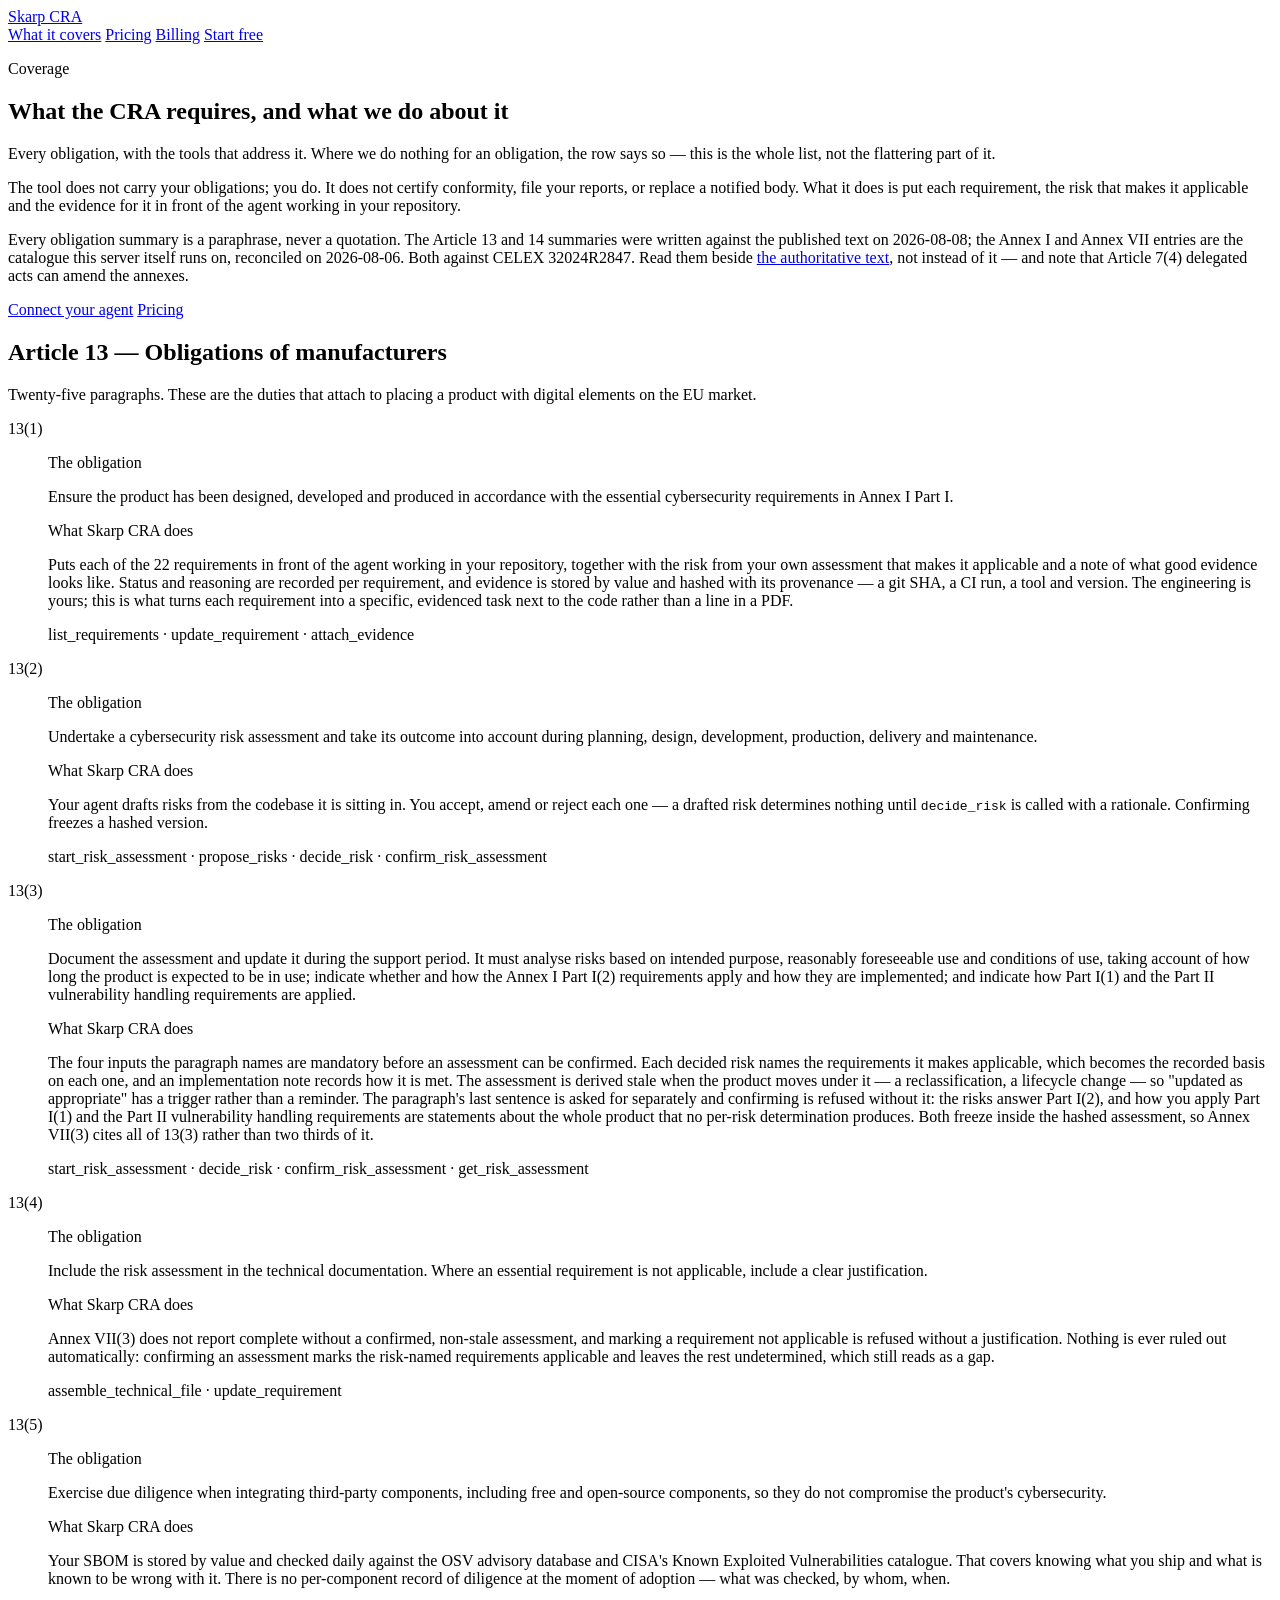
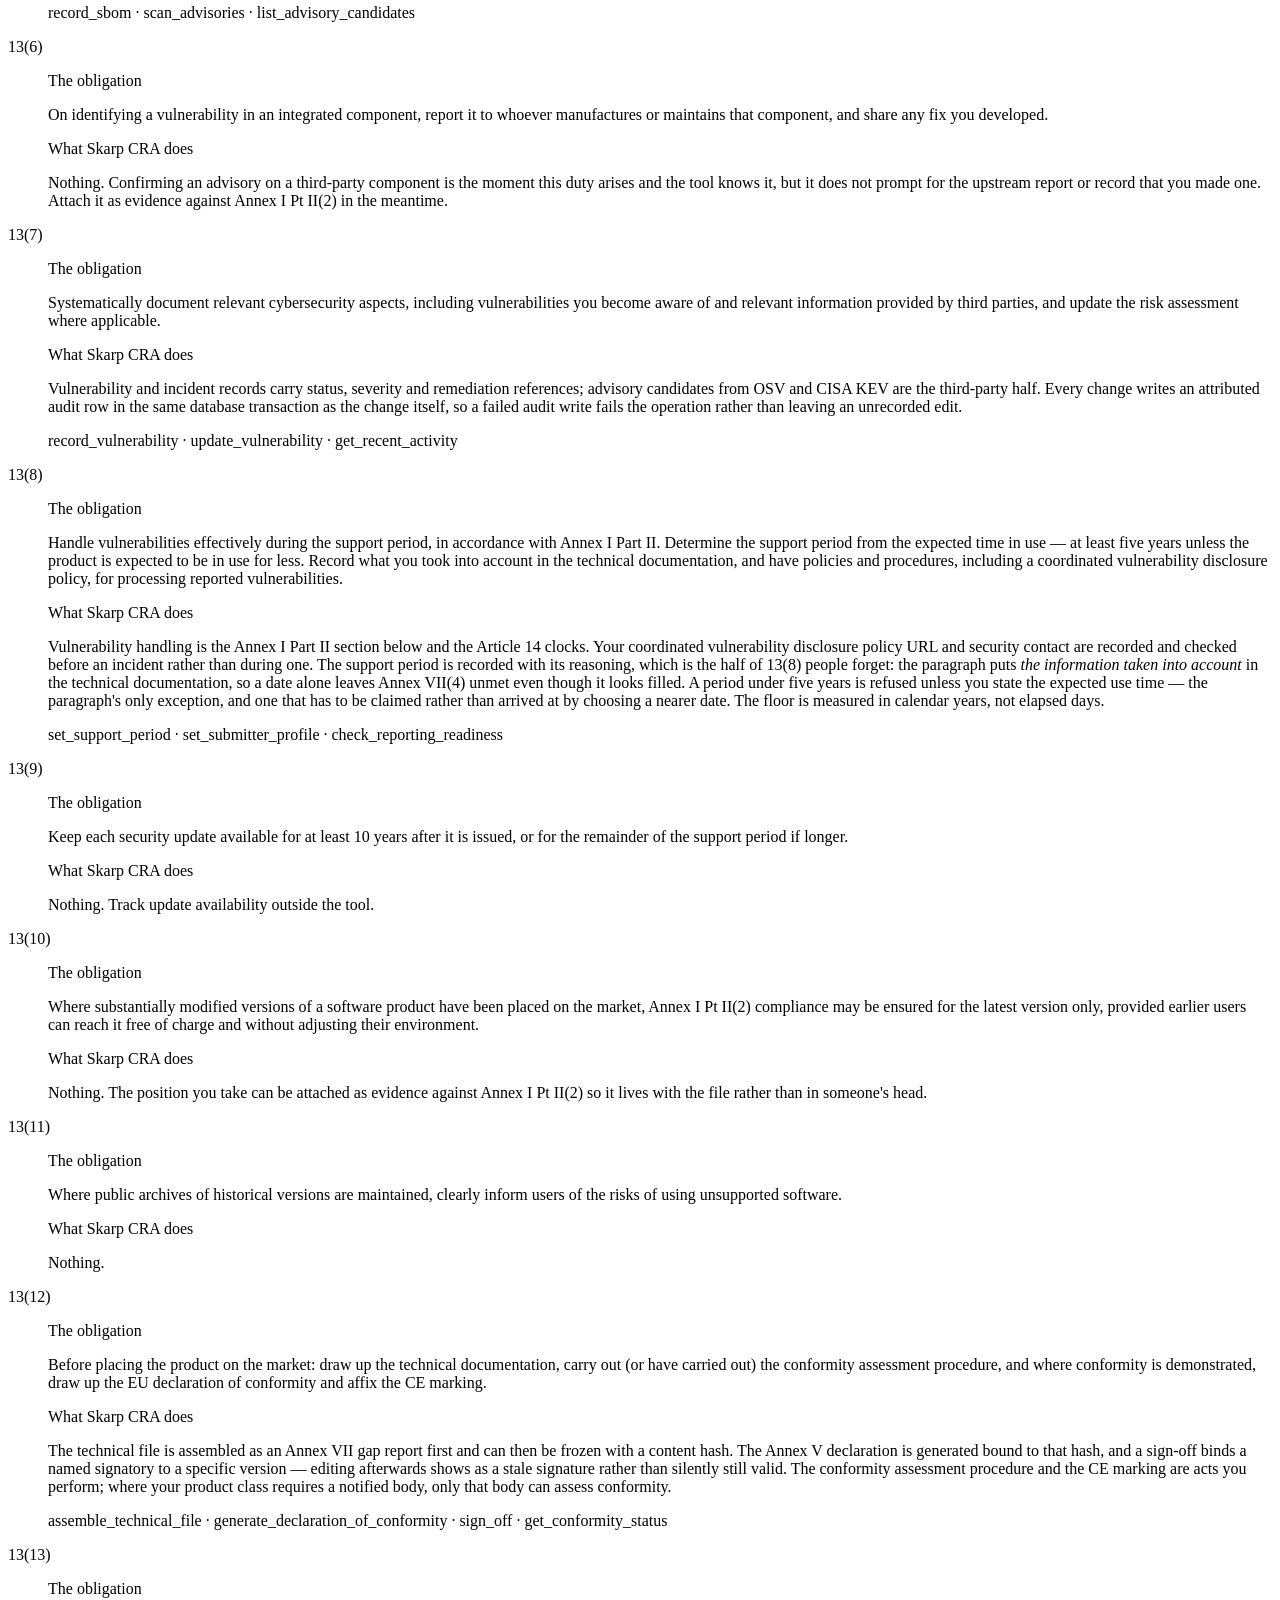
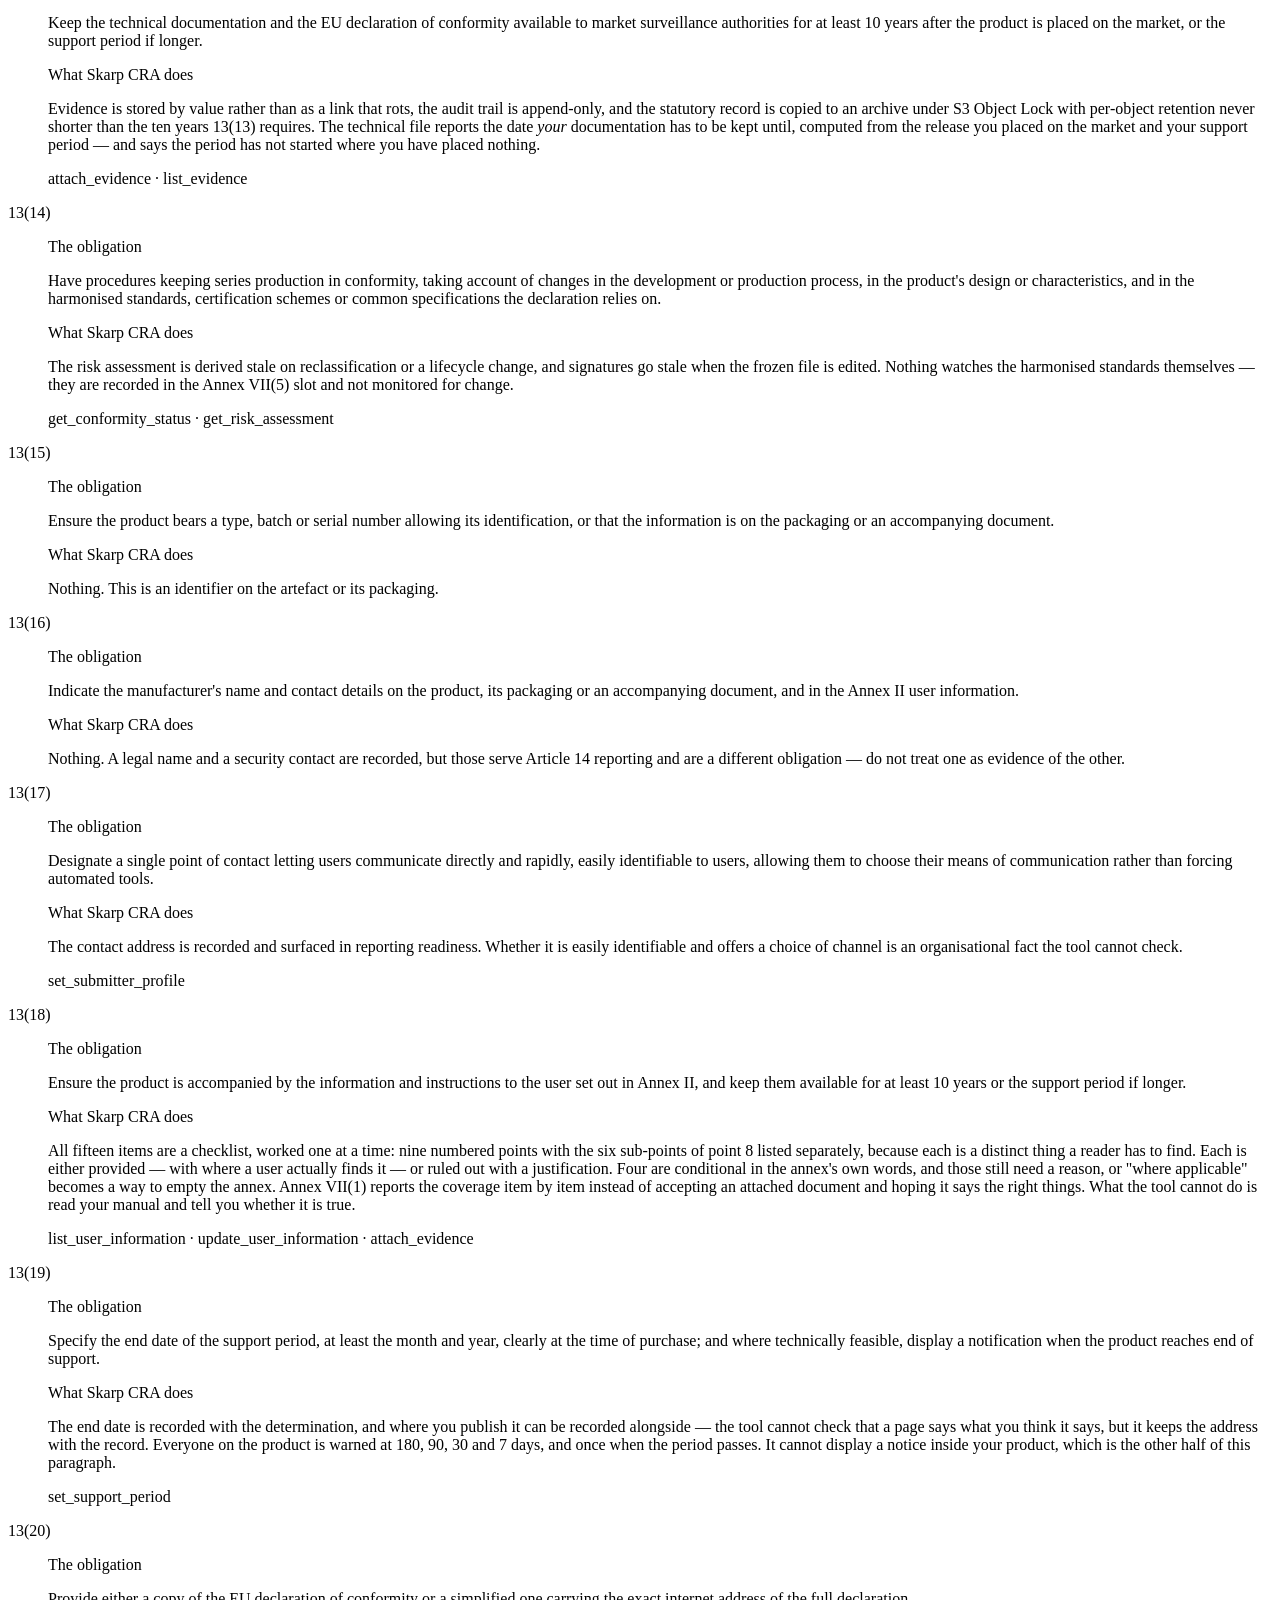
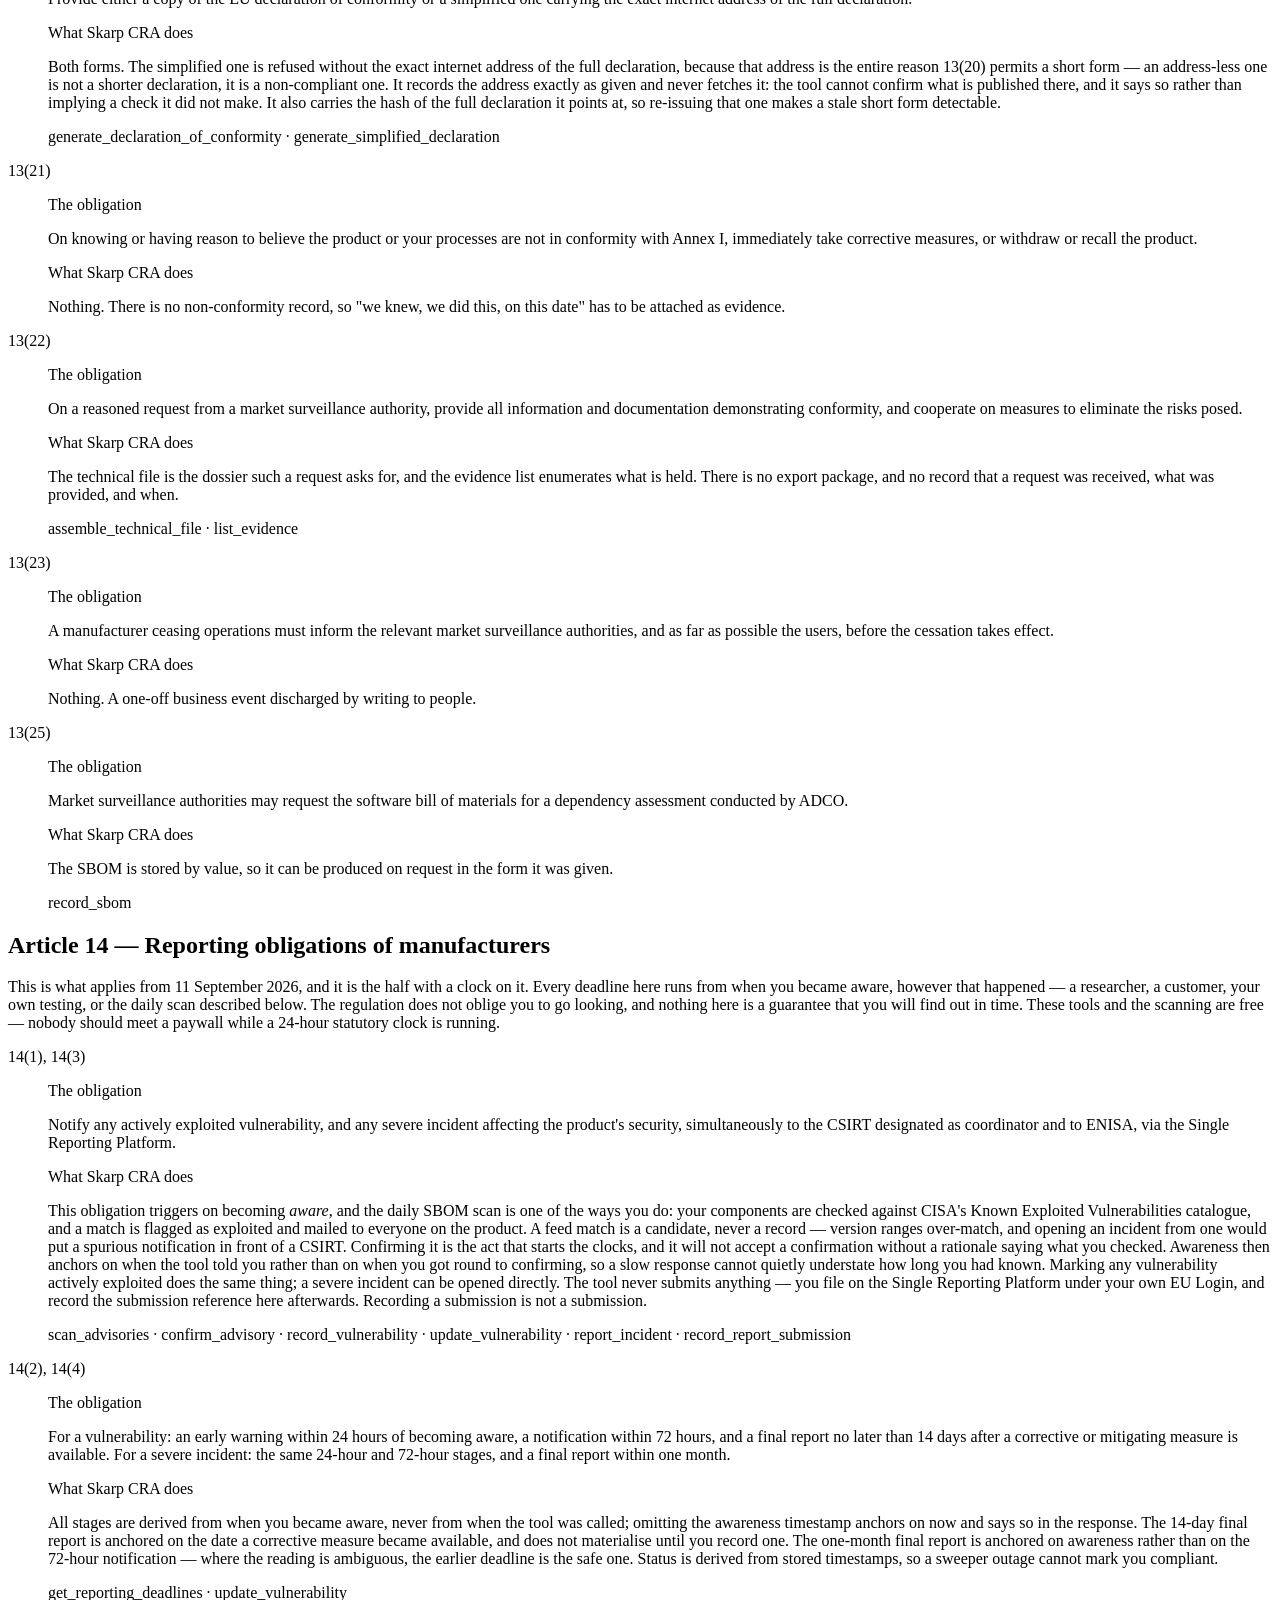
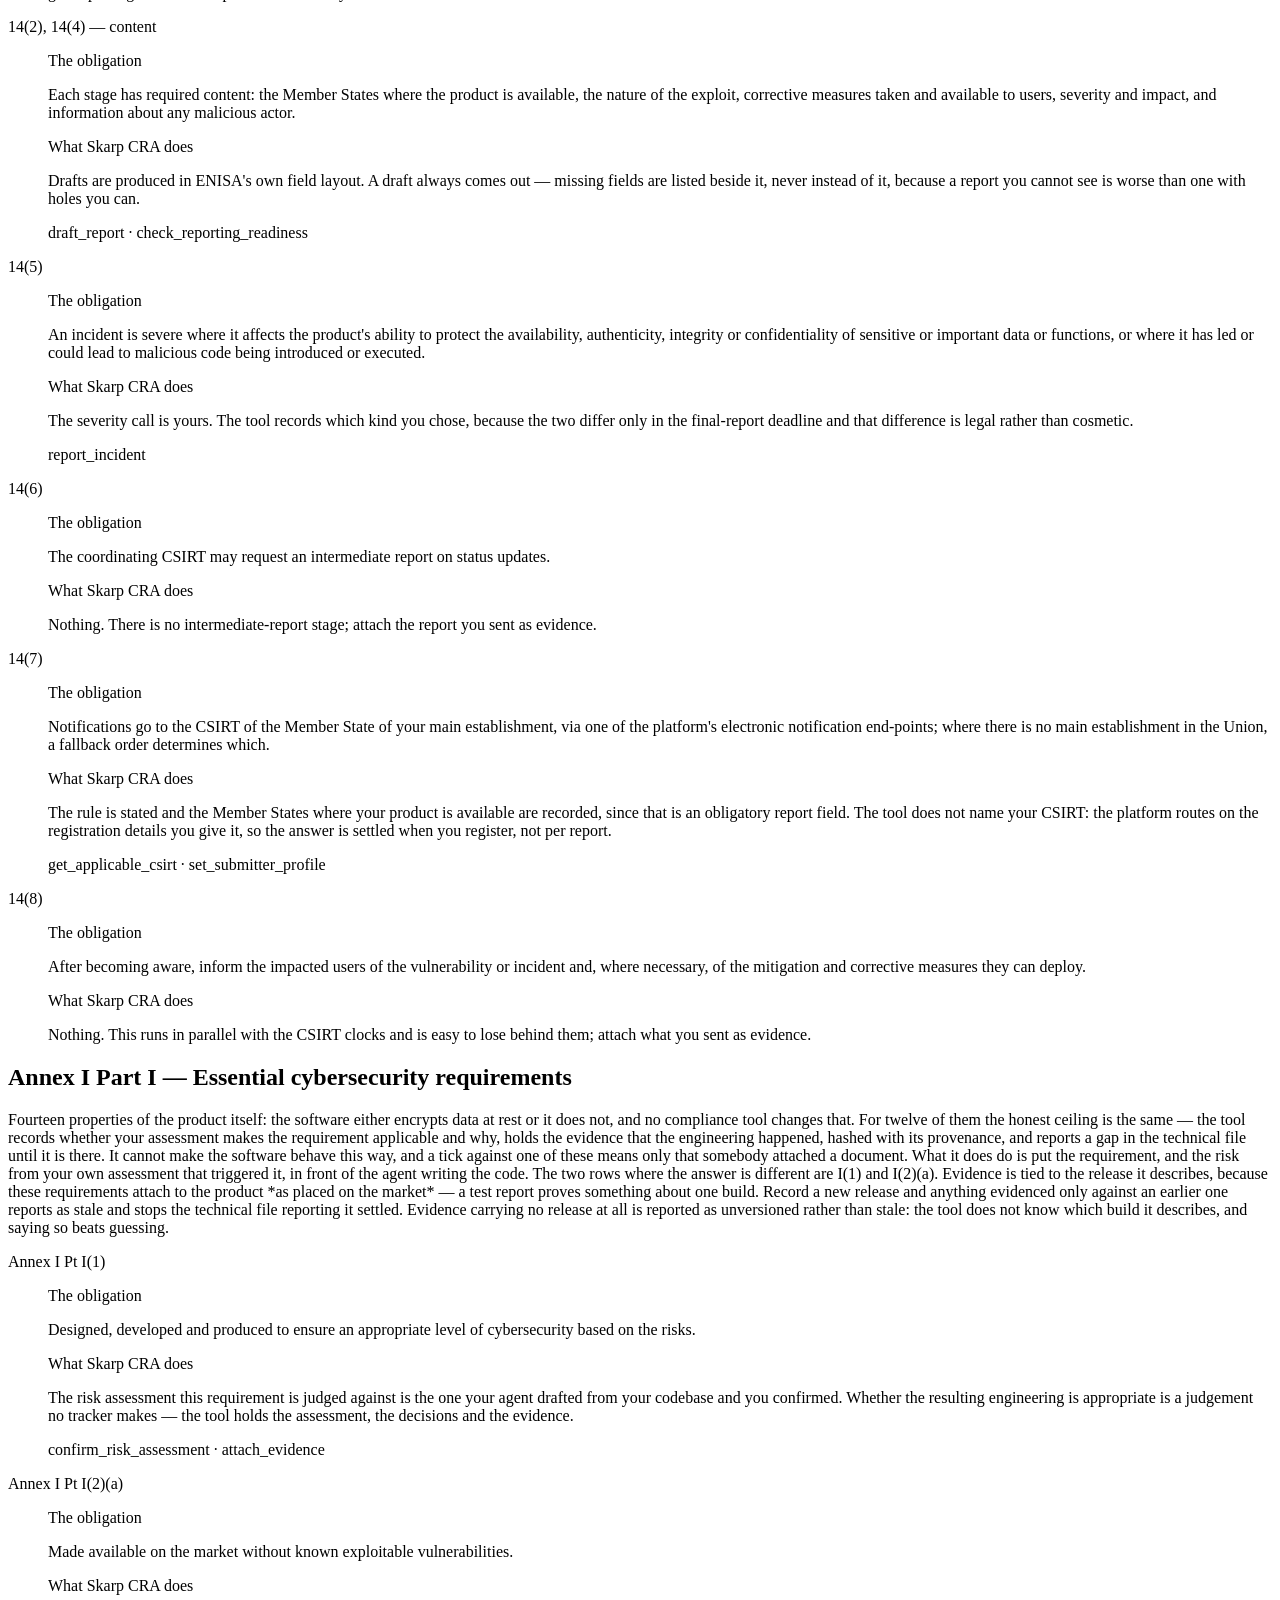
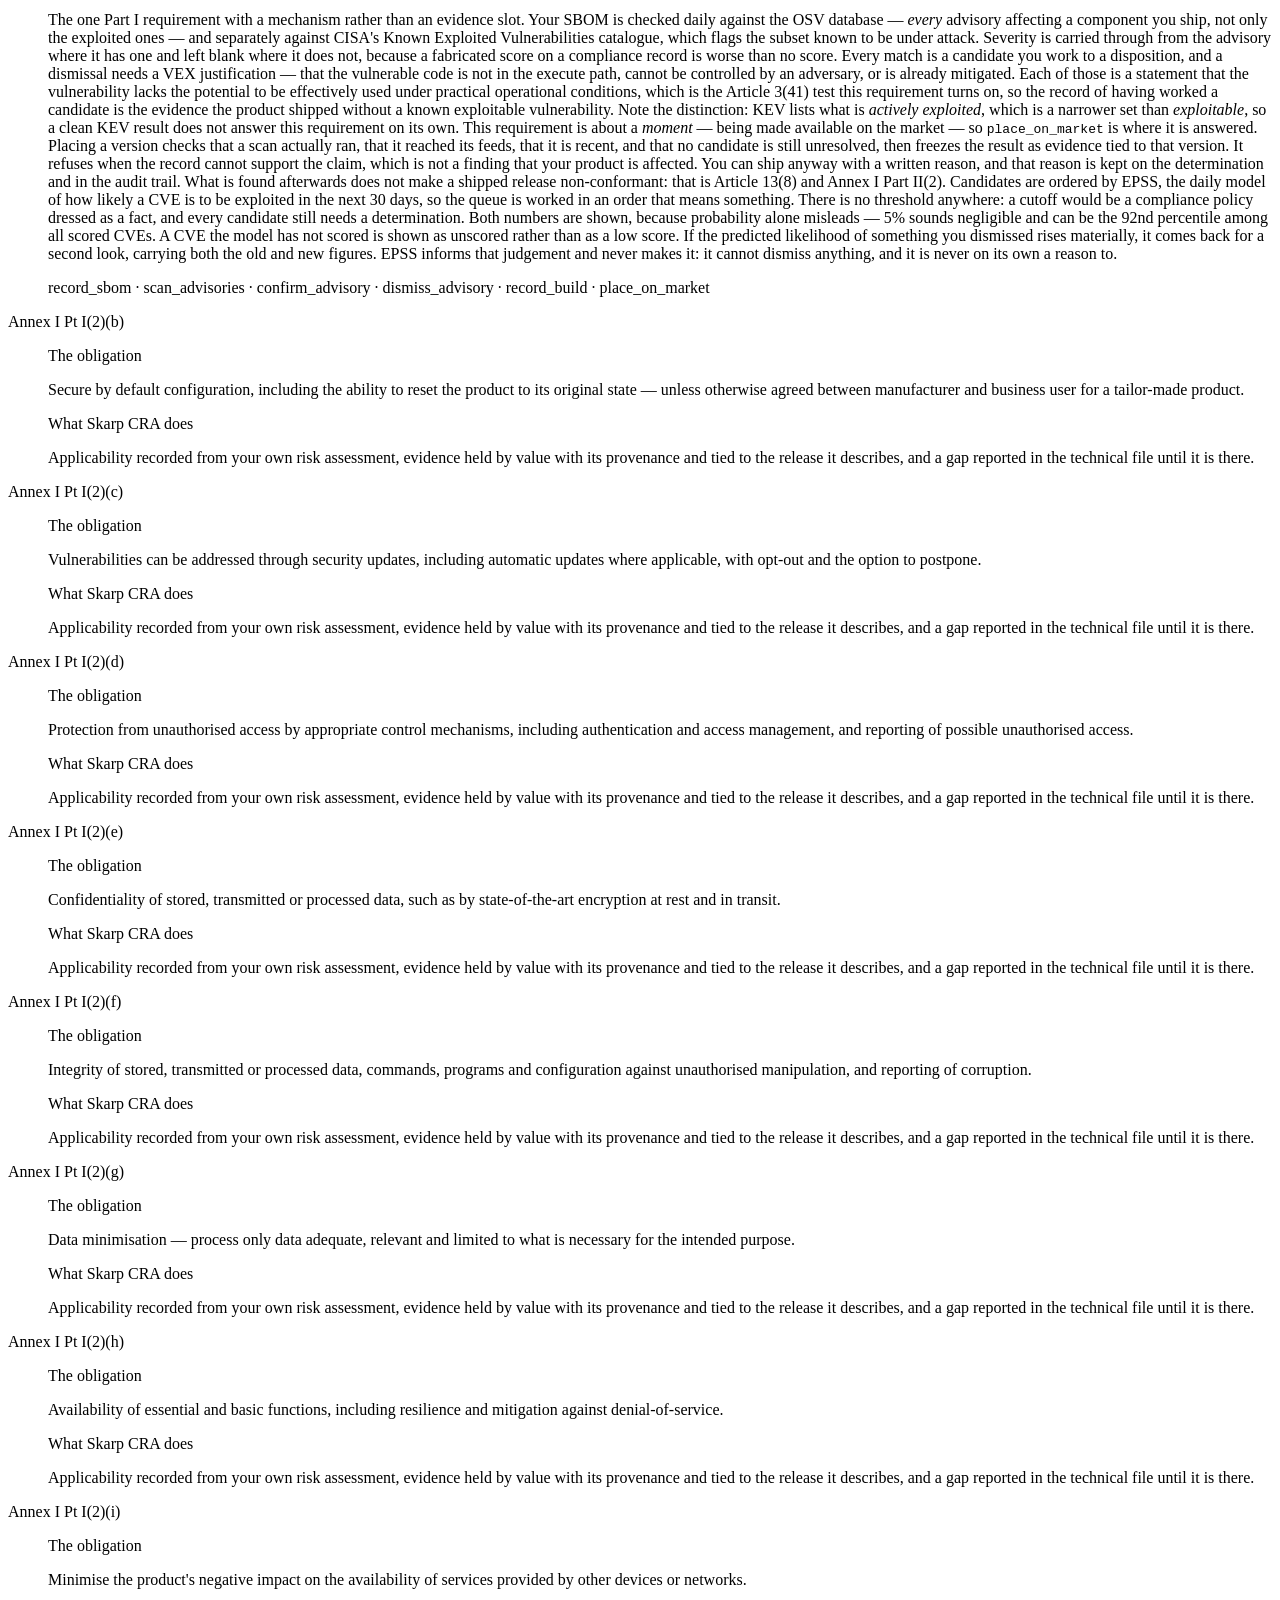
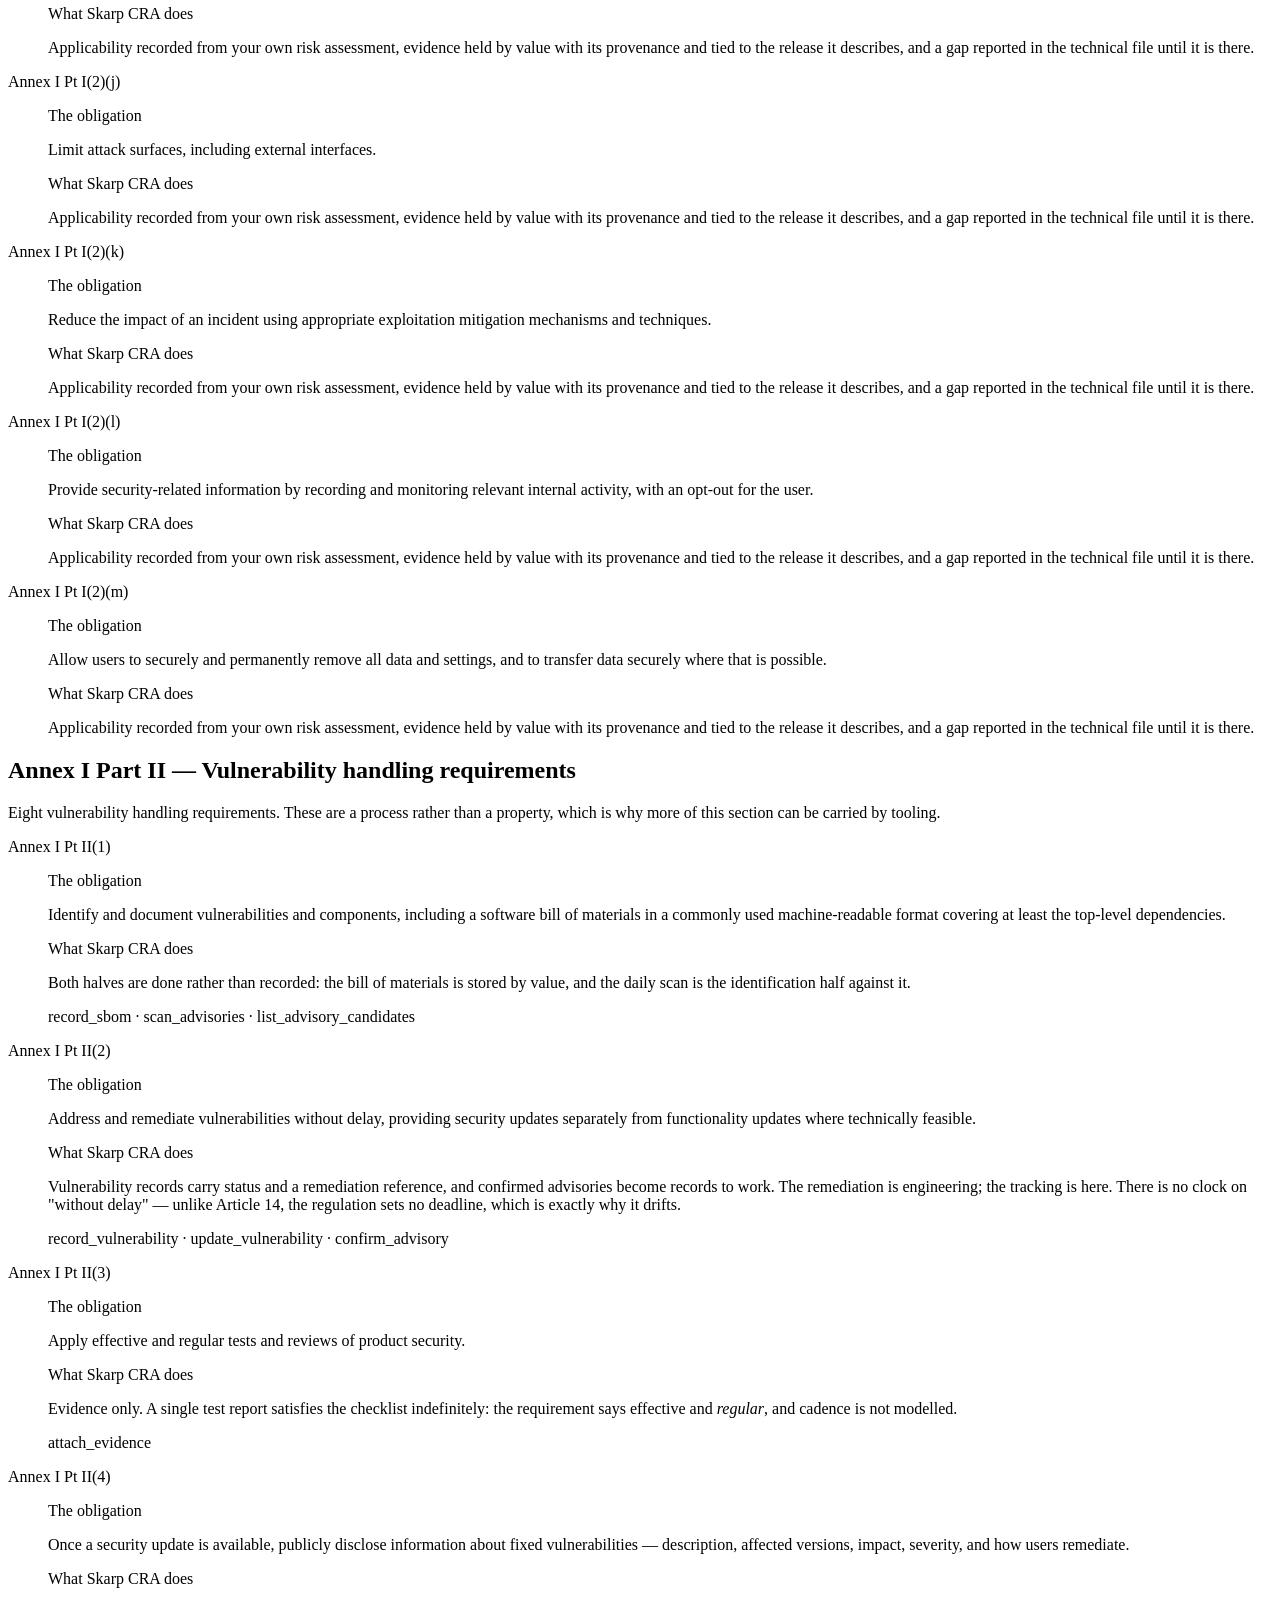
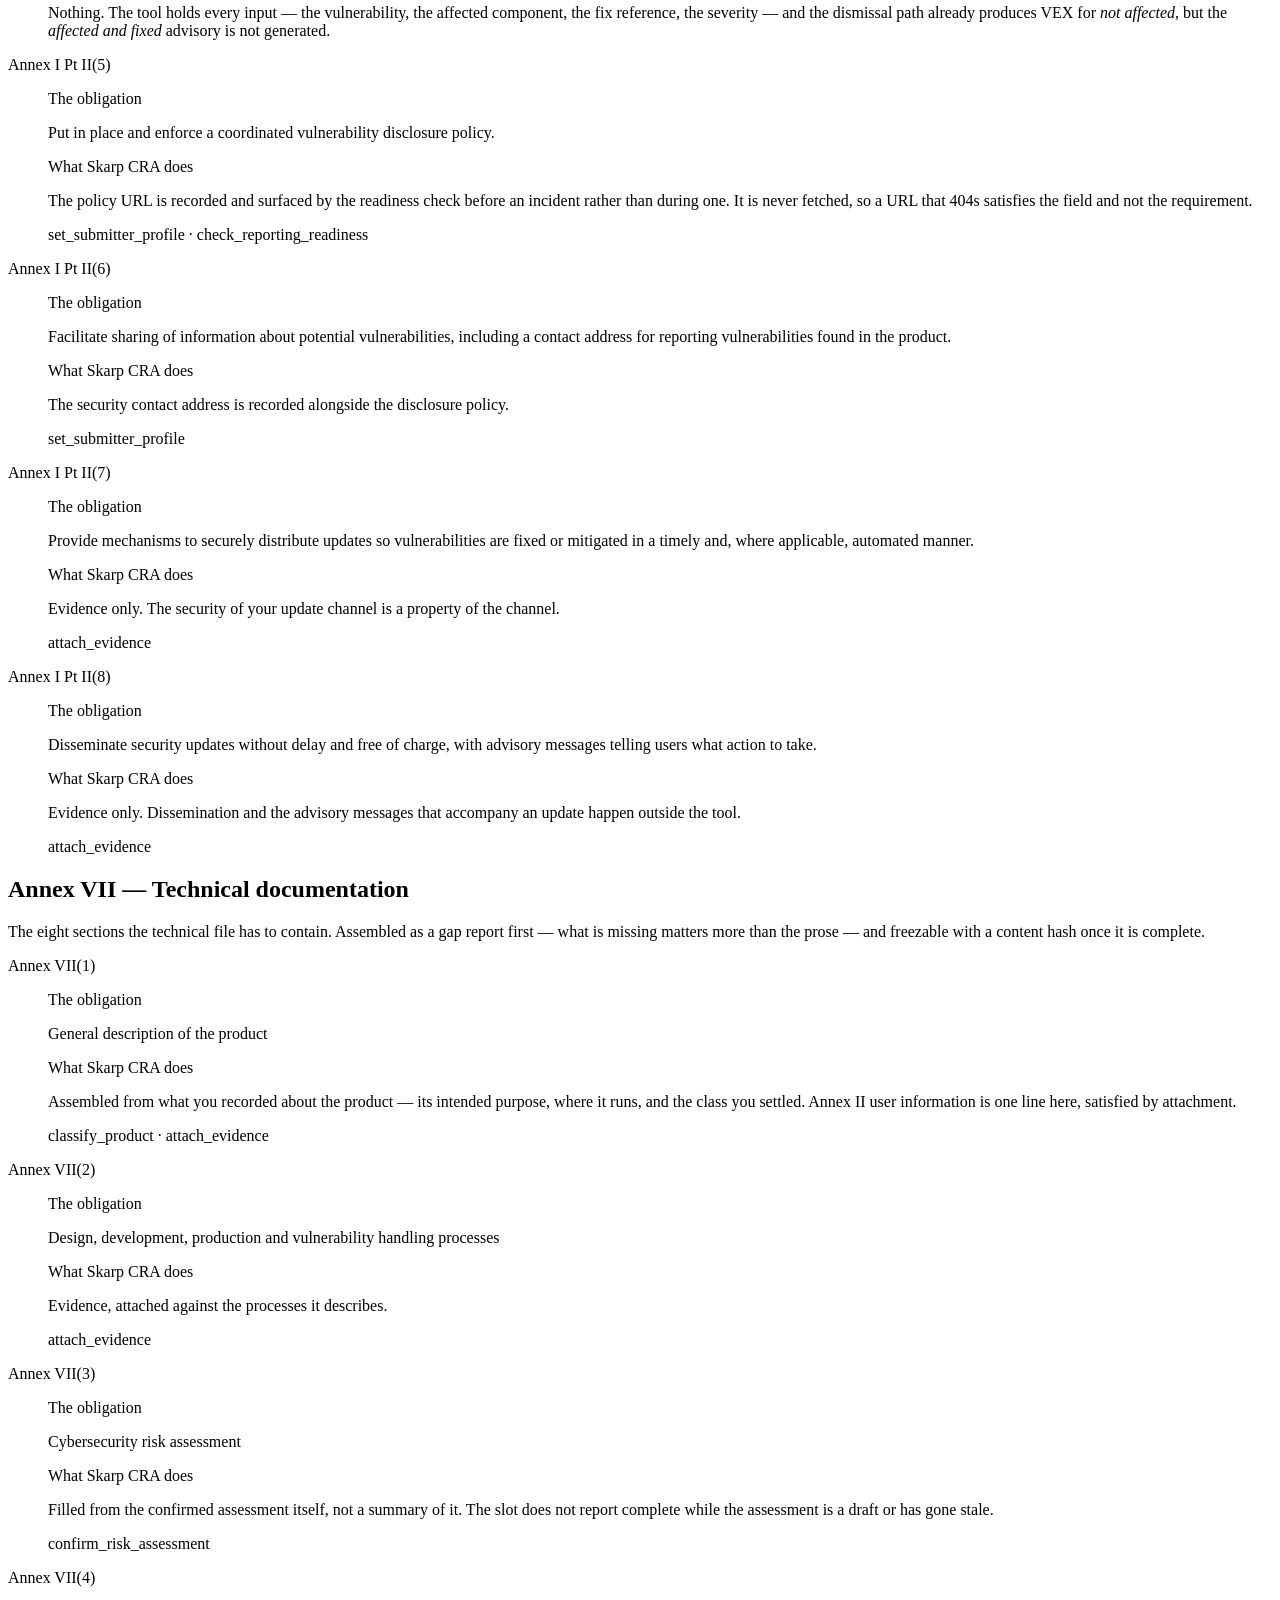
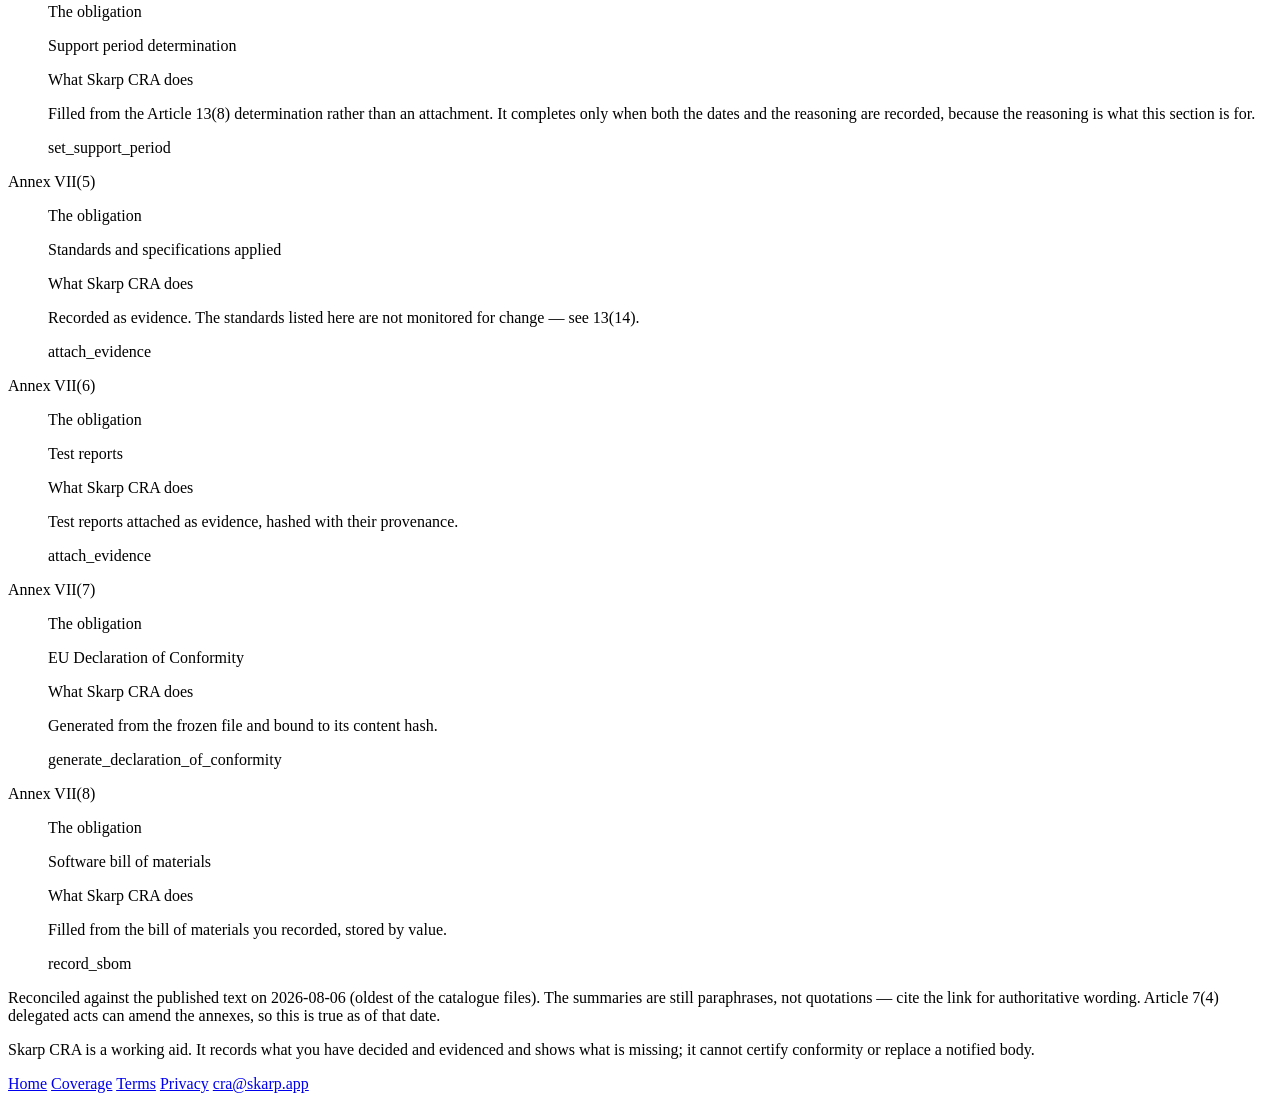
==== commit 1ea38951: "Split recording a build from placing it on the market Issue #44. `record_release` did two things in " ====
--- a/www/coverage.html
+++ b/www/coverage.html
@@ -514,9 +514,9 @@
           <div class="support">
             <p class="lbl">What Skarp CRA does</p>
             <p>The one Part I requirement with a mechanism rather than an evidence slot. Your SBOM is checked daily against the OSV database — <em>every</em> advisory affecting a component you ship, not only the exploited ones — and separately against CISA&#x27;s Known Exploited Vulnerabilities catalogue, which flags the subset known to be under attack. Severity is carried through from the advisory where it has one and left blank where it does not, because a fabricated score on a compliance record is worse than no score. Every match is a candidate you work to a disposition, and a dismissal needs a VEX justification — that the vulnerable code is not in the execute path, cannot be controlled by an adversary, or is already mitigated. Each of those is a statement that the vulnerability lacks the potential to be effectively used under practical operational conditions, which is the Article 3(41) test this requirement turns on, so the record of having worked a candidate is the evidence the product shipped without a known exploitable vulnerability. Note the distinction: KEV lists what is <em>actively exploited</em>, which is a narrower set than <em>exploitable</em>, so a clean KEV result does not answer this requirement on its own.
-This requirement is about a <em>moment</em> — being made available on the market — so <code>record_release</code> is where it is answered. Recording a version checks that a scan actually ran, that it reached its feeds, that it is recent, and that no candidate is still unresolved, then freezes the result as evidence tied to that version. It refuses when the record cannot support the claim, which is not a finding that your product is affected. You can ship anyway with a written reason, and that reason is kept on the determination and in the audit trail. What is found afterwards does not make a shipped release non-conformant: that is Article 13(8) and Annex I Part II(2).
+This requirement is about a <em>moment</em> — being made available on the market — so <code>place_on_market</code> is where it is answered. Placing a version checks that a scan actually ran, that it reached its feeds, that it is recent, and that no candidate is still unresolved, then freezes the result as evidence tied to that version. It refuses when the record cannot support the claim, which is not a finding that your product is affected. You can ship anyway with a written reason, and that reason is kept on the determination and in the audit trail. What is found afterwards does not make a shipped release non-conformant: that is Article 13(8) and Annex I Part II(2).
 Candidates are ordered by EPSS, the daily model of how likely a CVE is to be exploited in the next 30 days, so the queue is worked in an order that means something. There is no threshold anywhere: a cutoff would be a compliance policy dressed as a fact, and every candidate still needs a determination. Both numbers are shown, because probability alone misleads — 5% sounds negligible and can be the 92nd percentile among all scored CVEs. A CVE the model has not scored is shown as unscored rather than as a low score. If the predicted likelihood of something you dismissed rises materially, it comes back for a second look, carrying both the old and new figures. EPSS informs that judgement and never makes it: it cannot dismiss anything, and it is never on its own a reason to.</p>
-            <p class="tools small muted mono">record_sbom · scan_advisories · confirm_advisory · dismiss_advisory · record_release</p>
+            <p class="tools small muted mono">record_sbom · scan_advisories · confirm_advisory · dismiss_advisory · record_build · place_on_market</p>
           </div>
         </dd>
       </div>
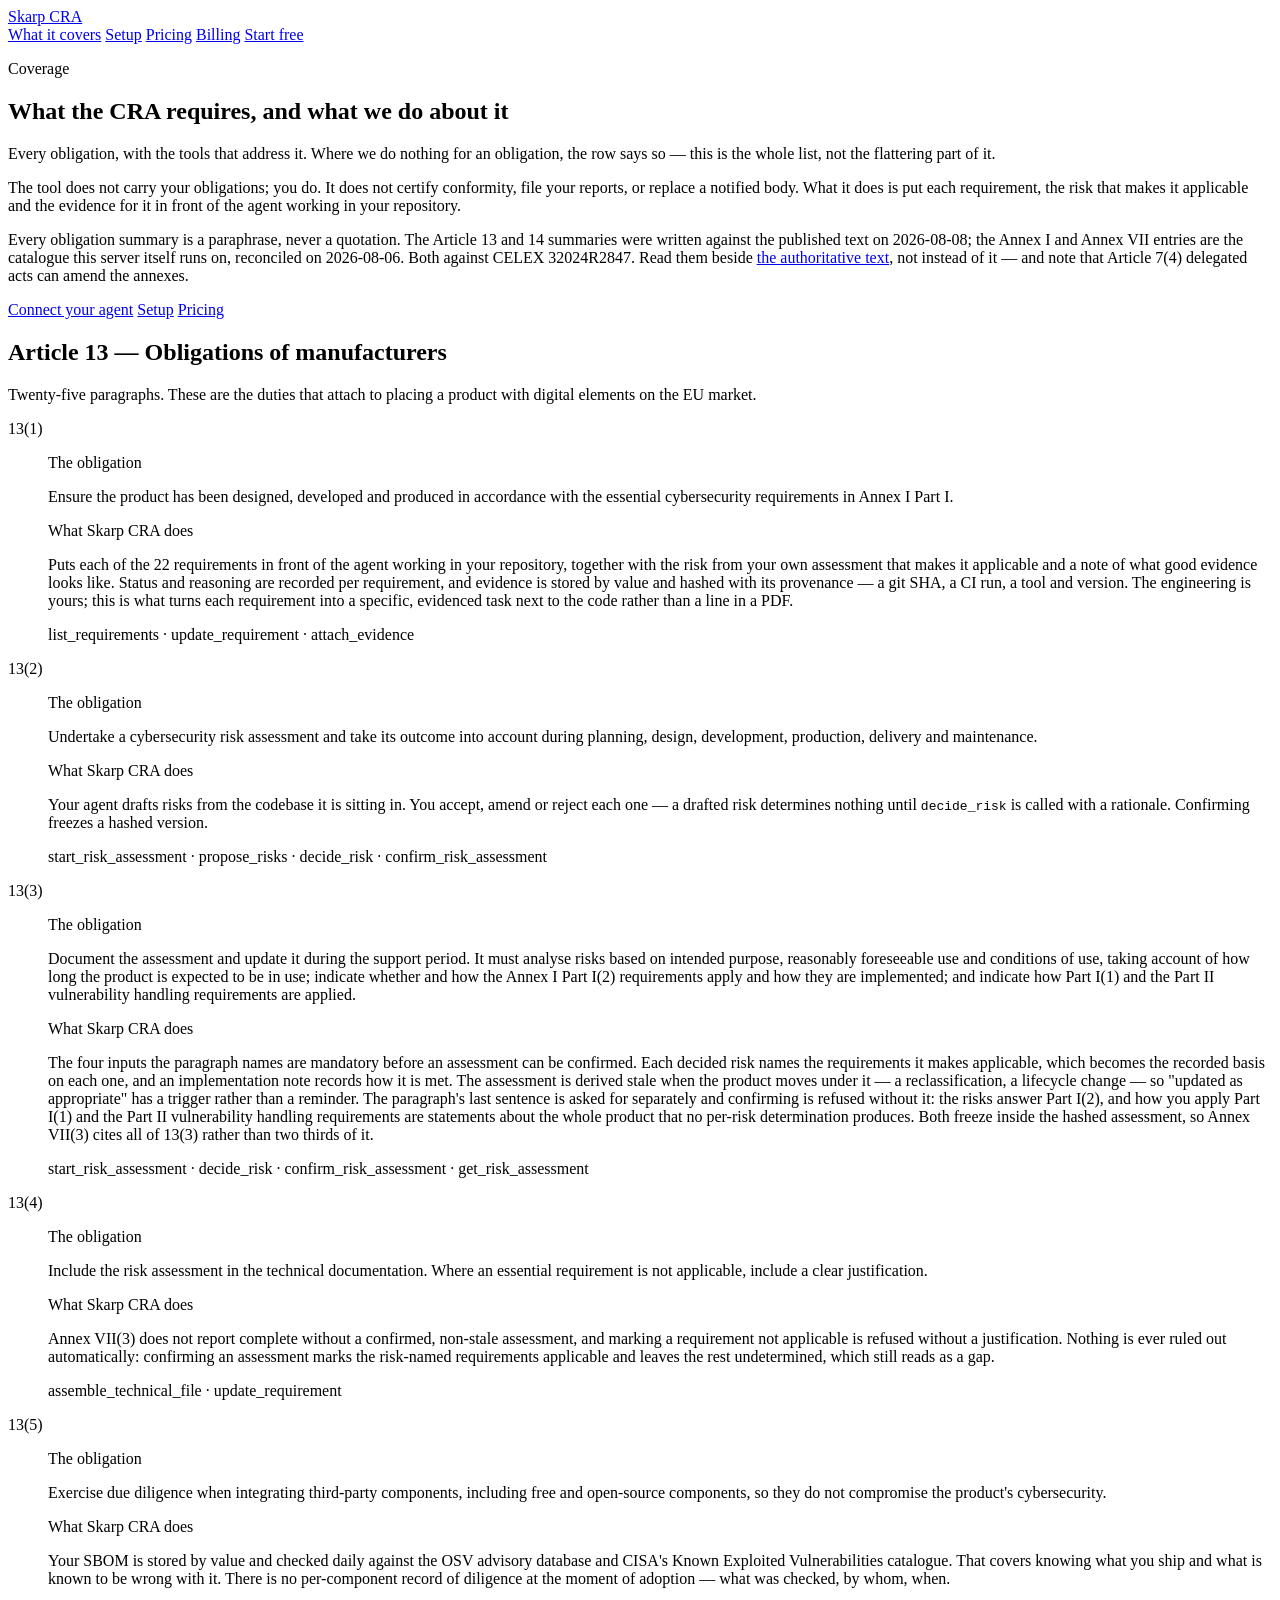
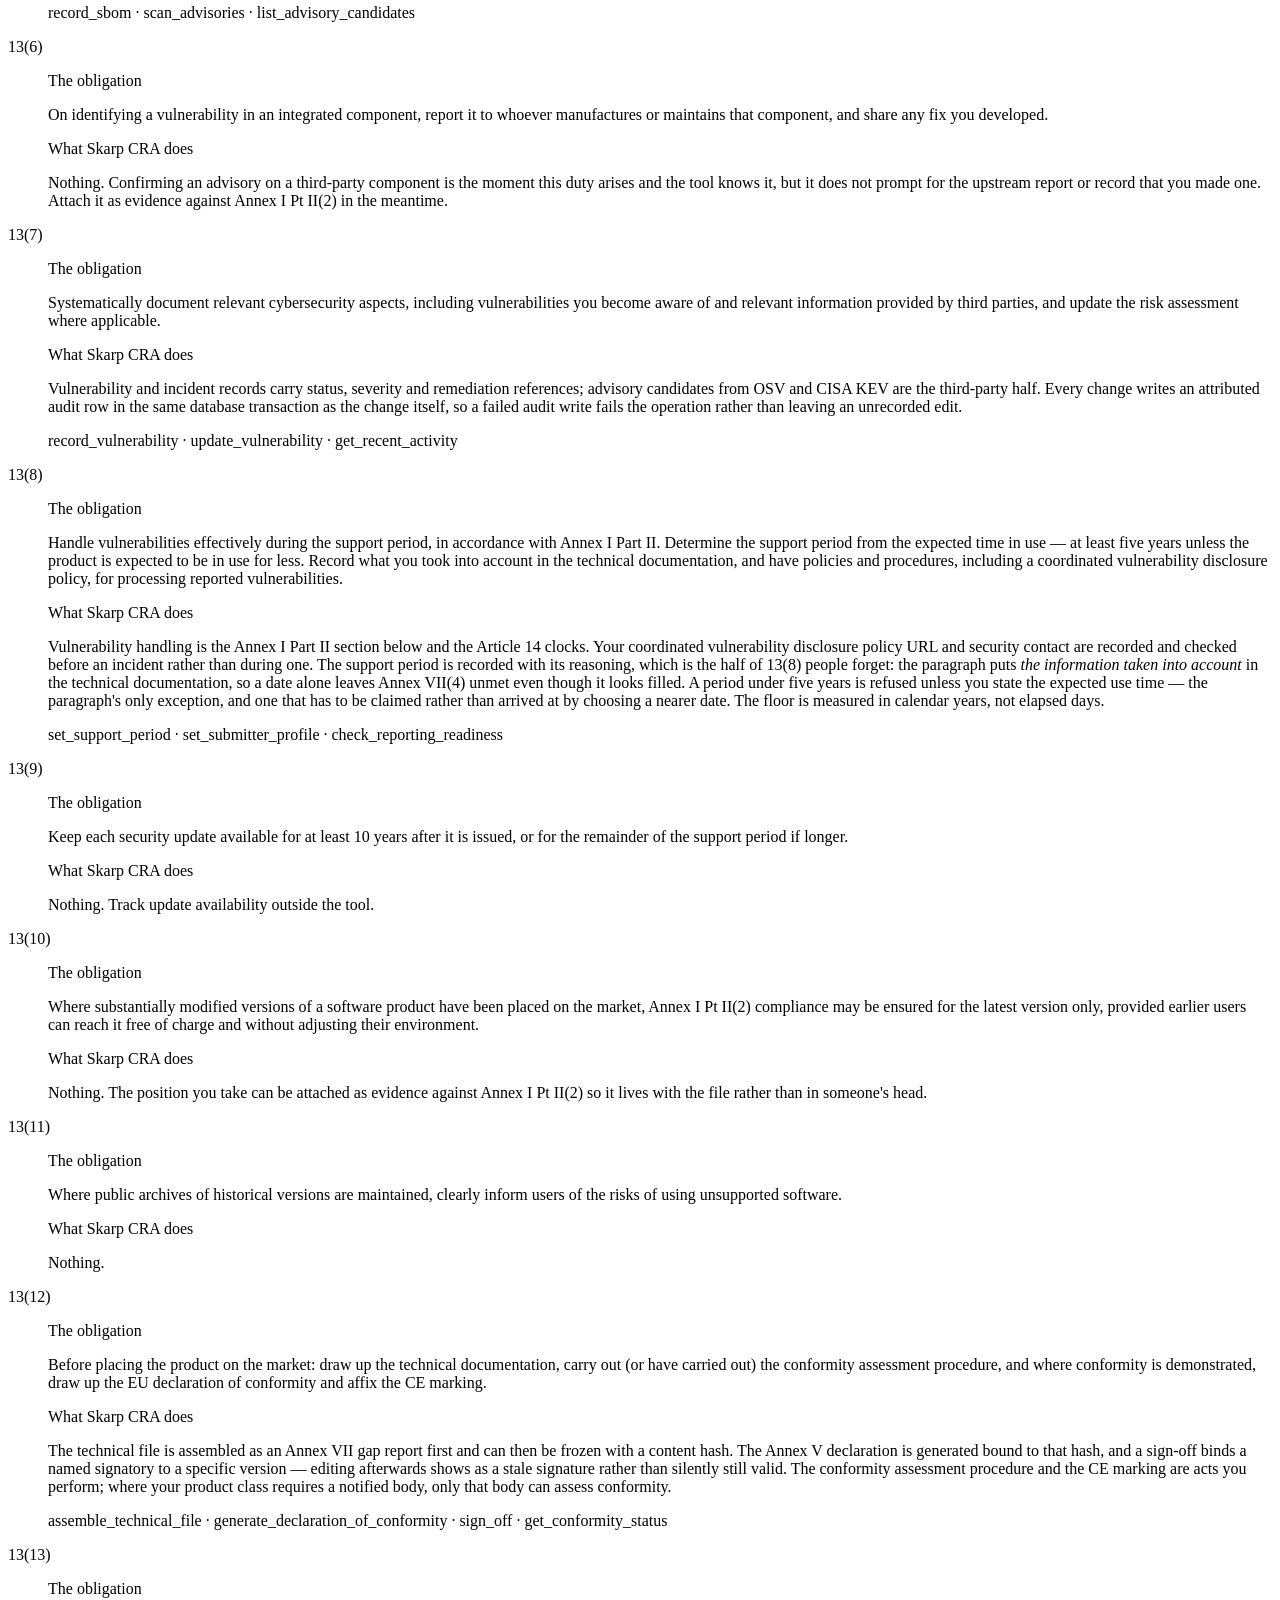
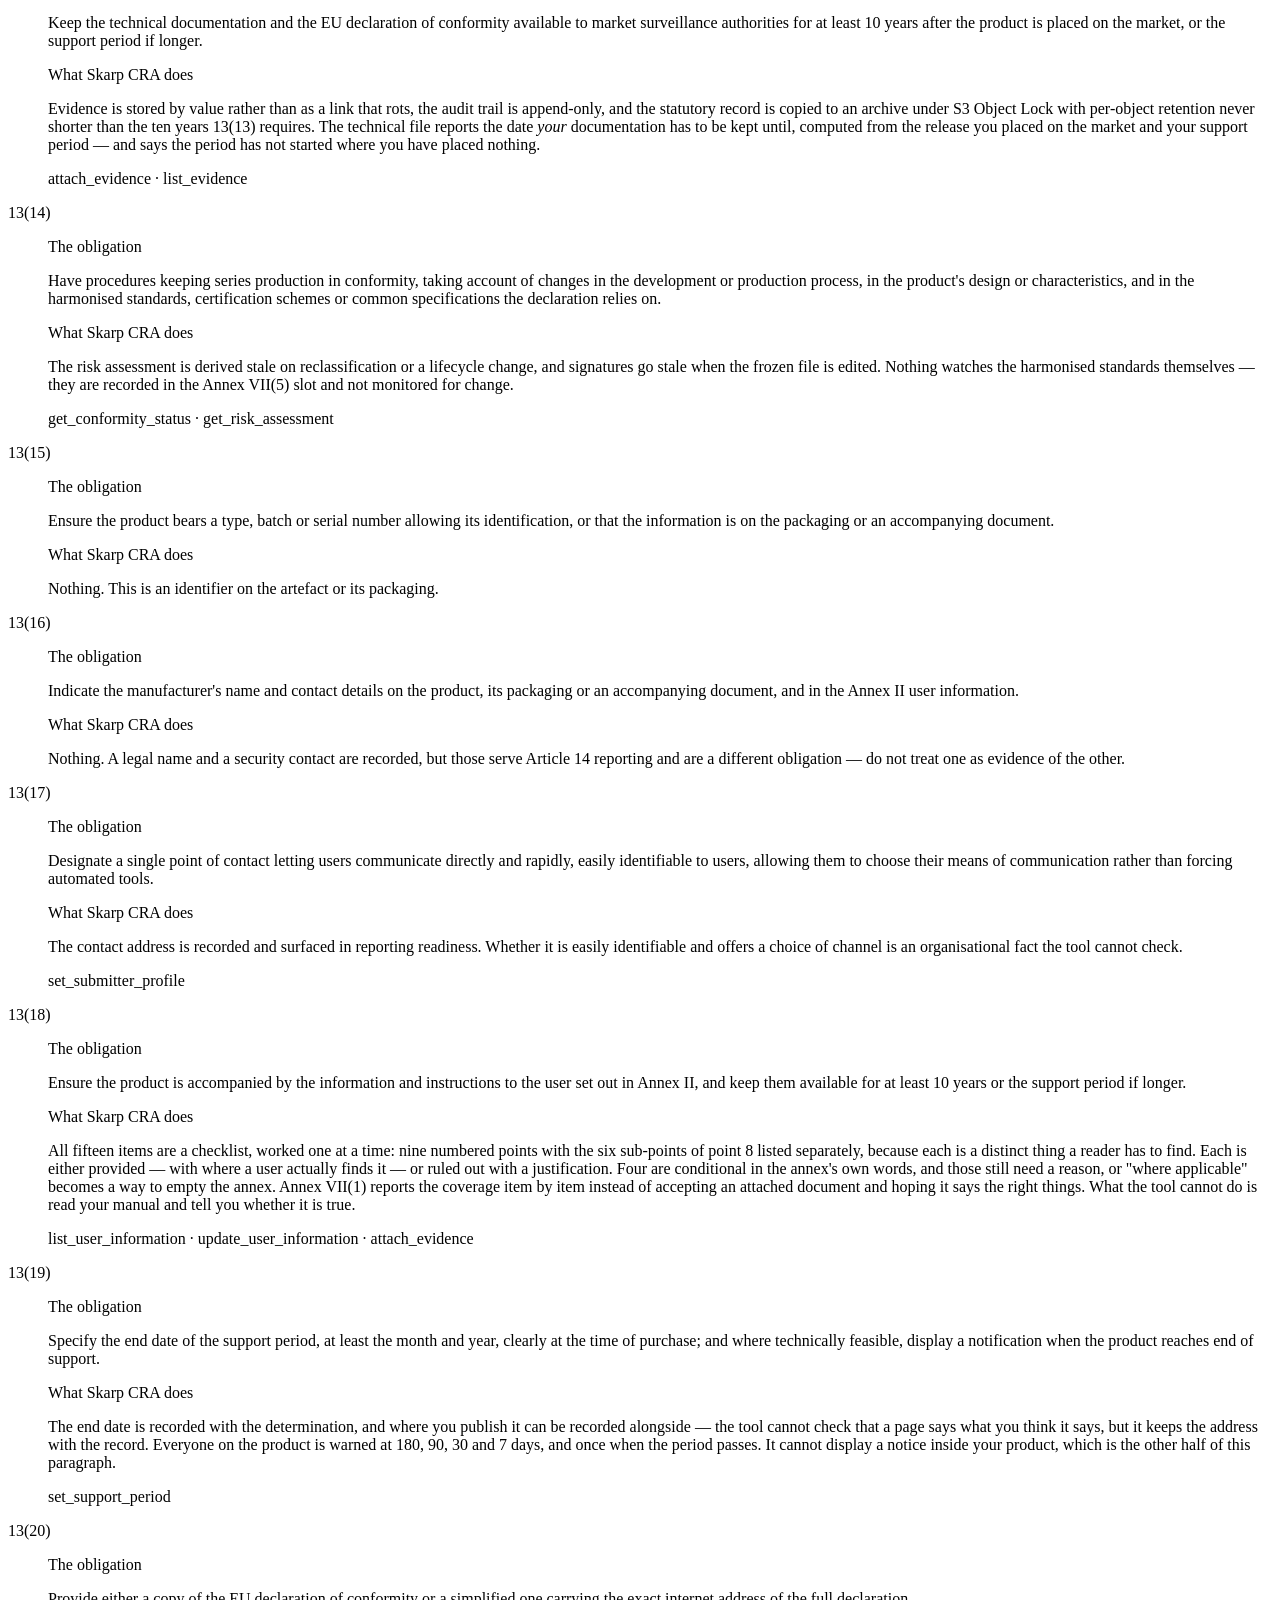
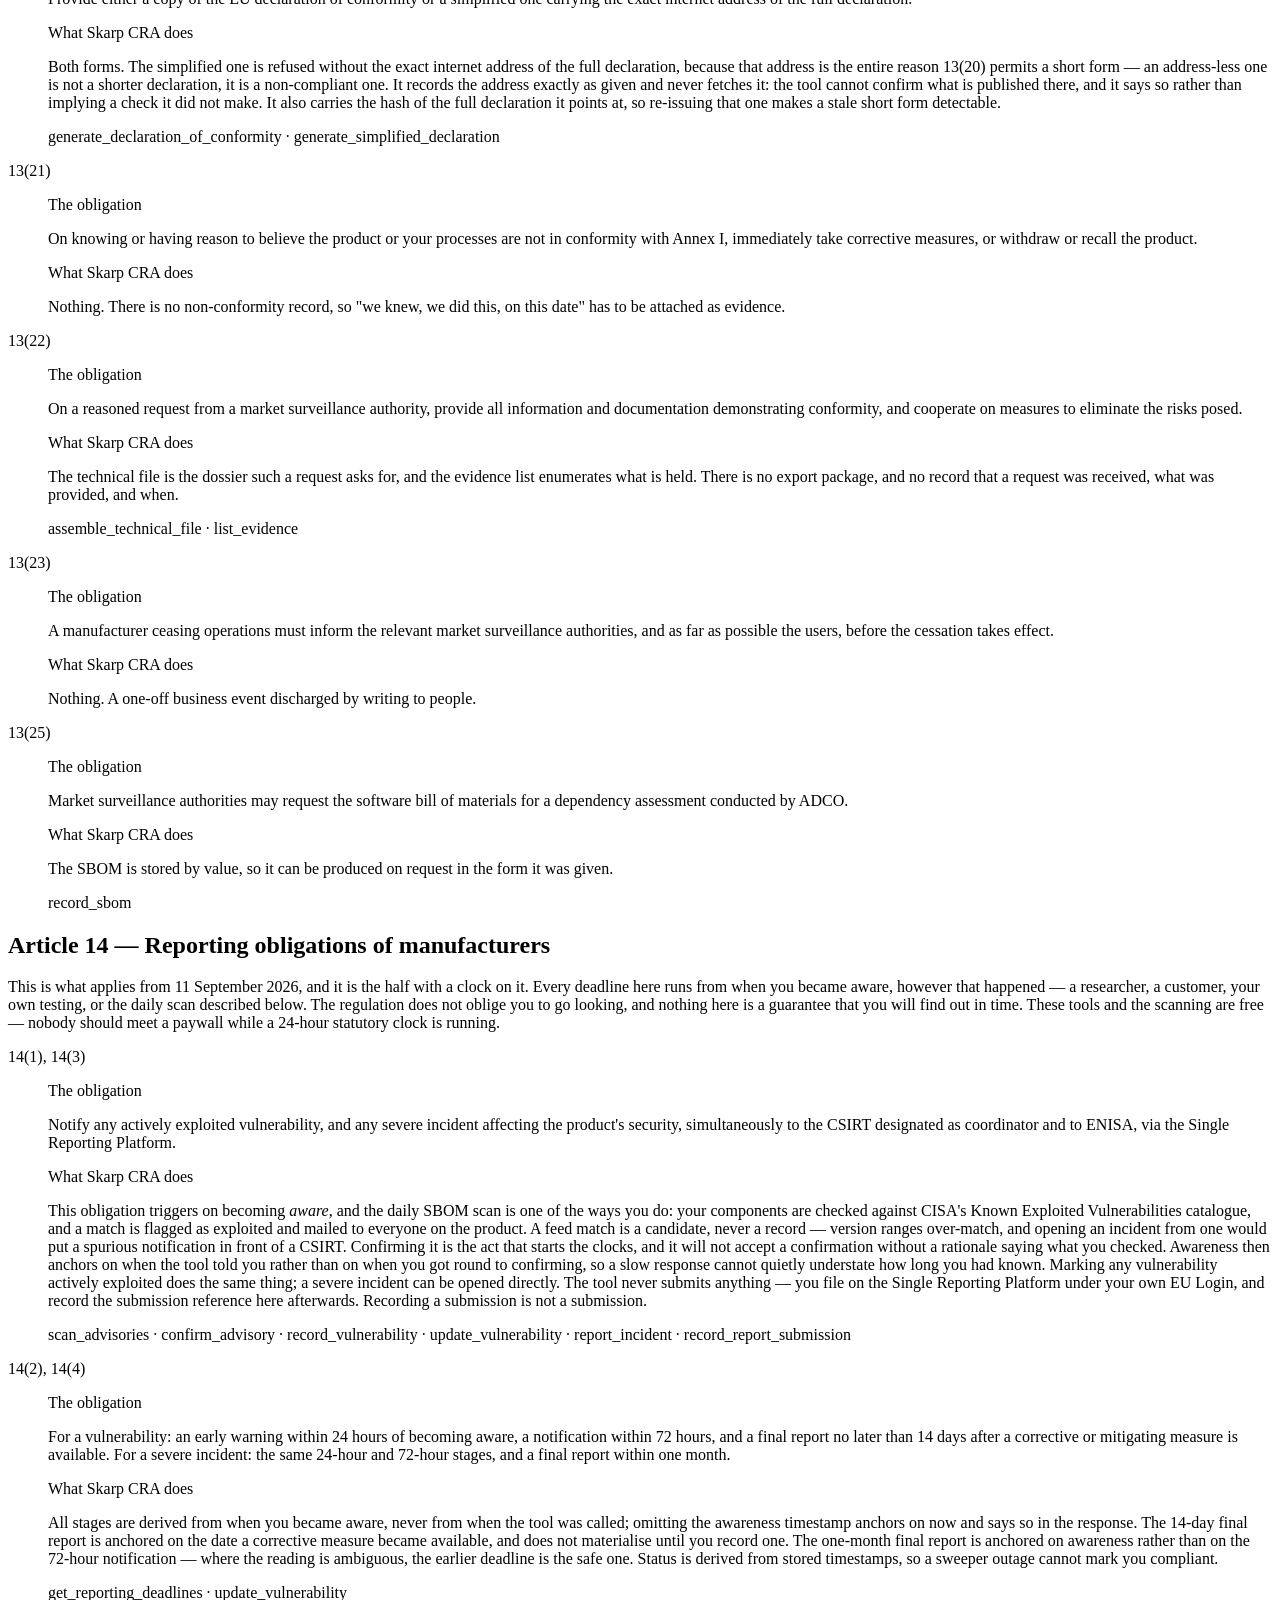
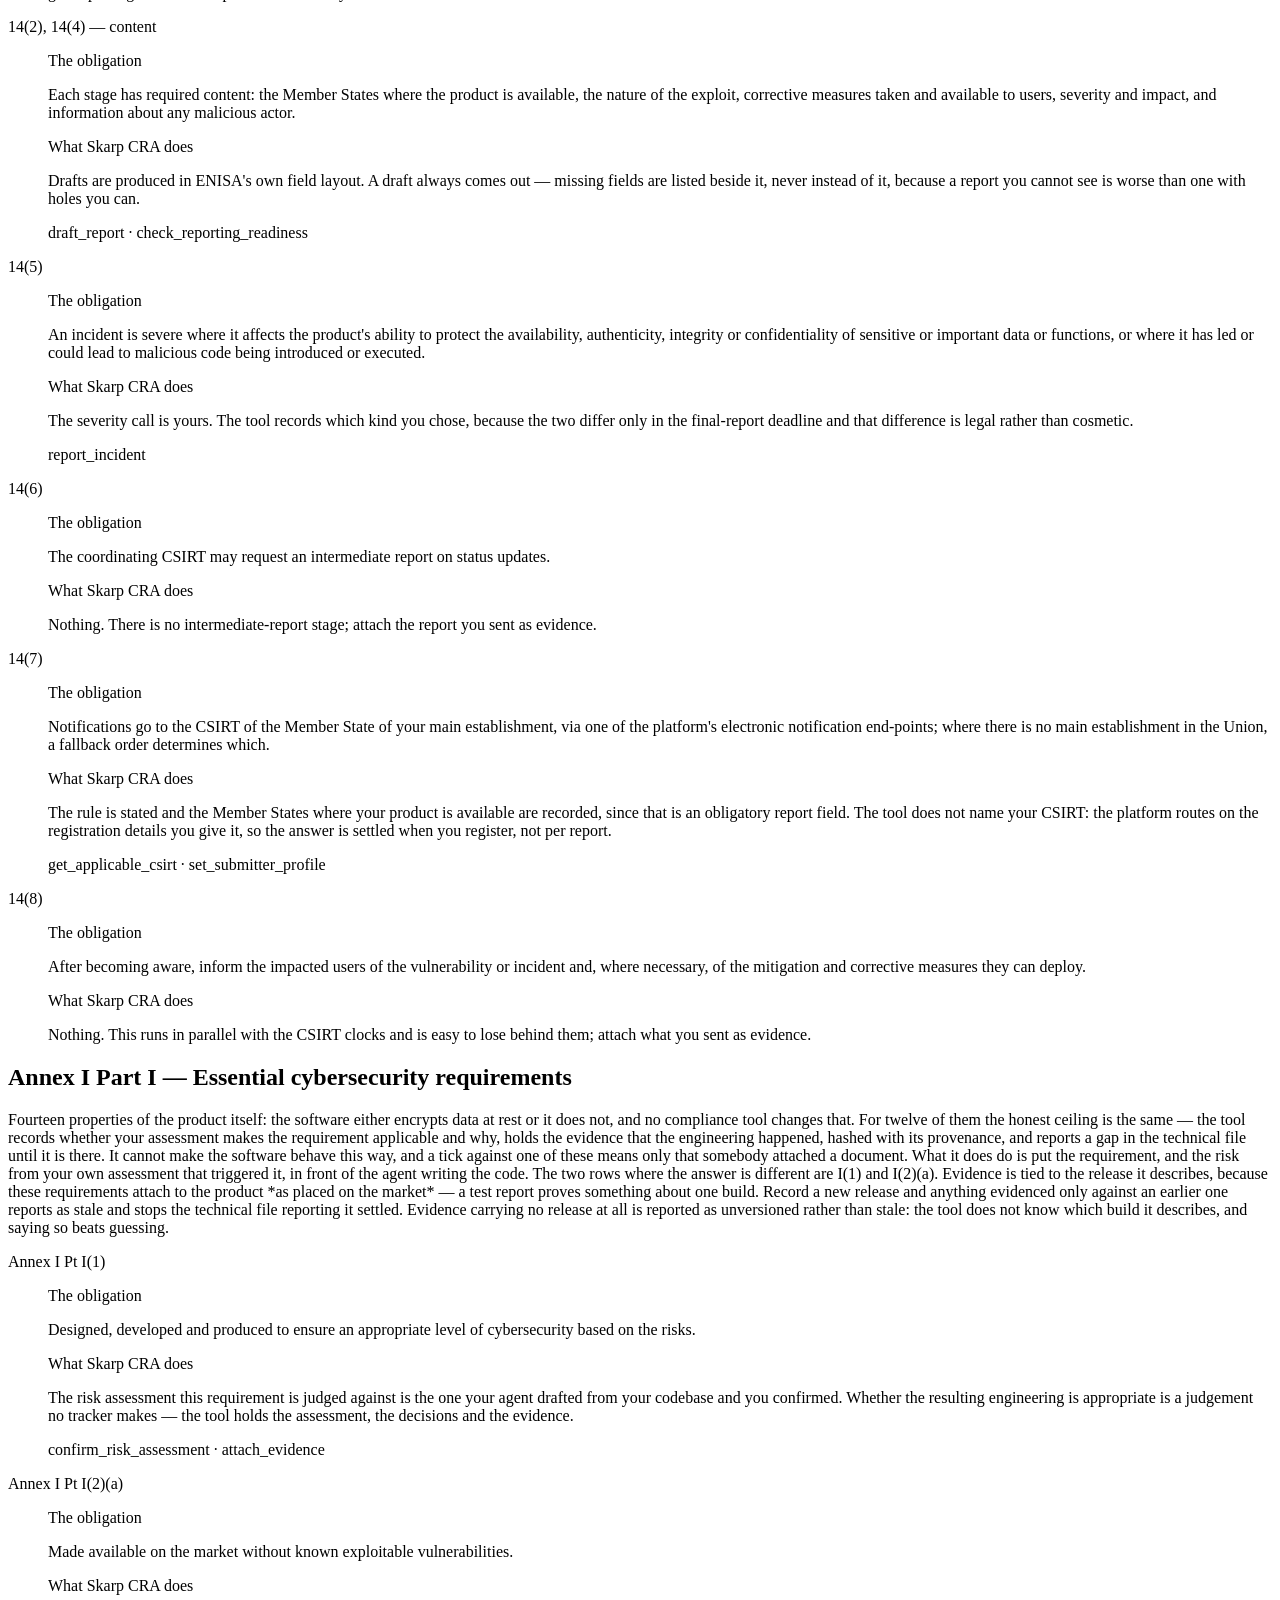
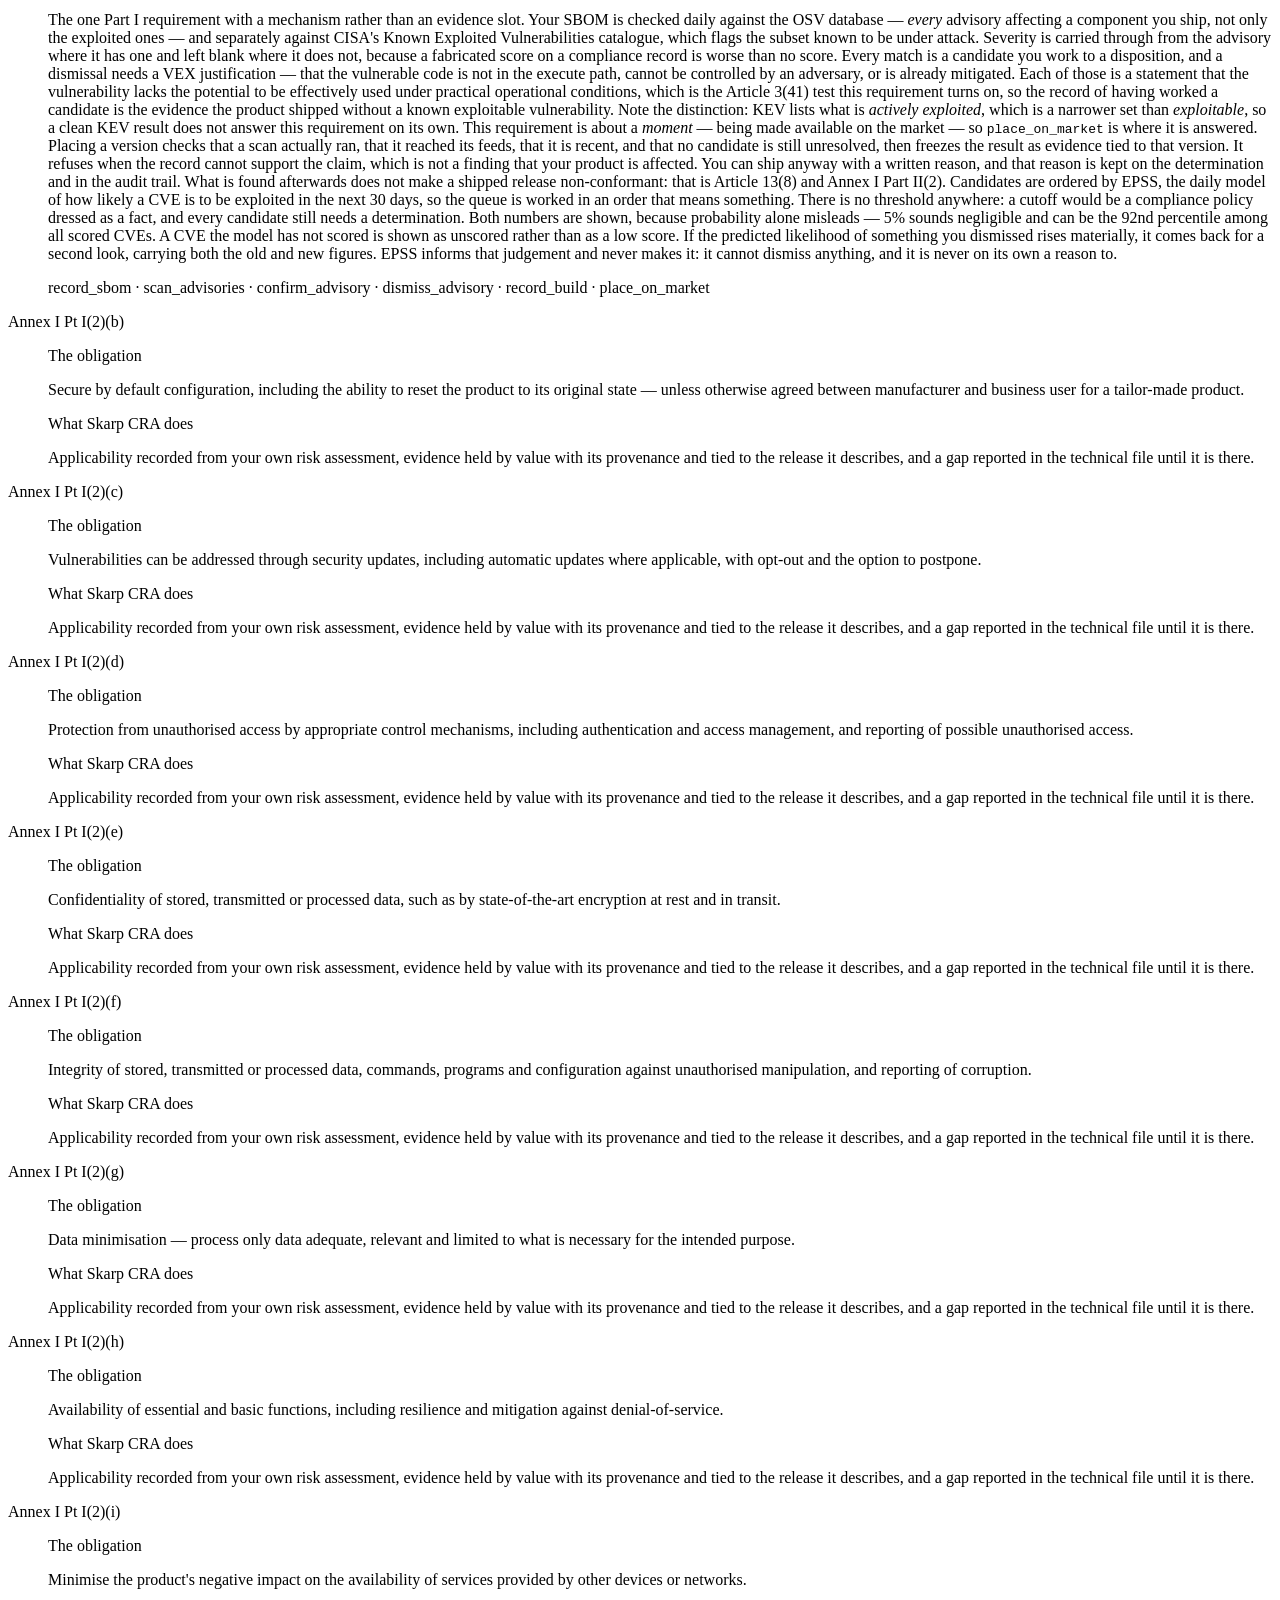
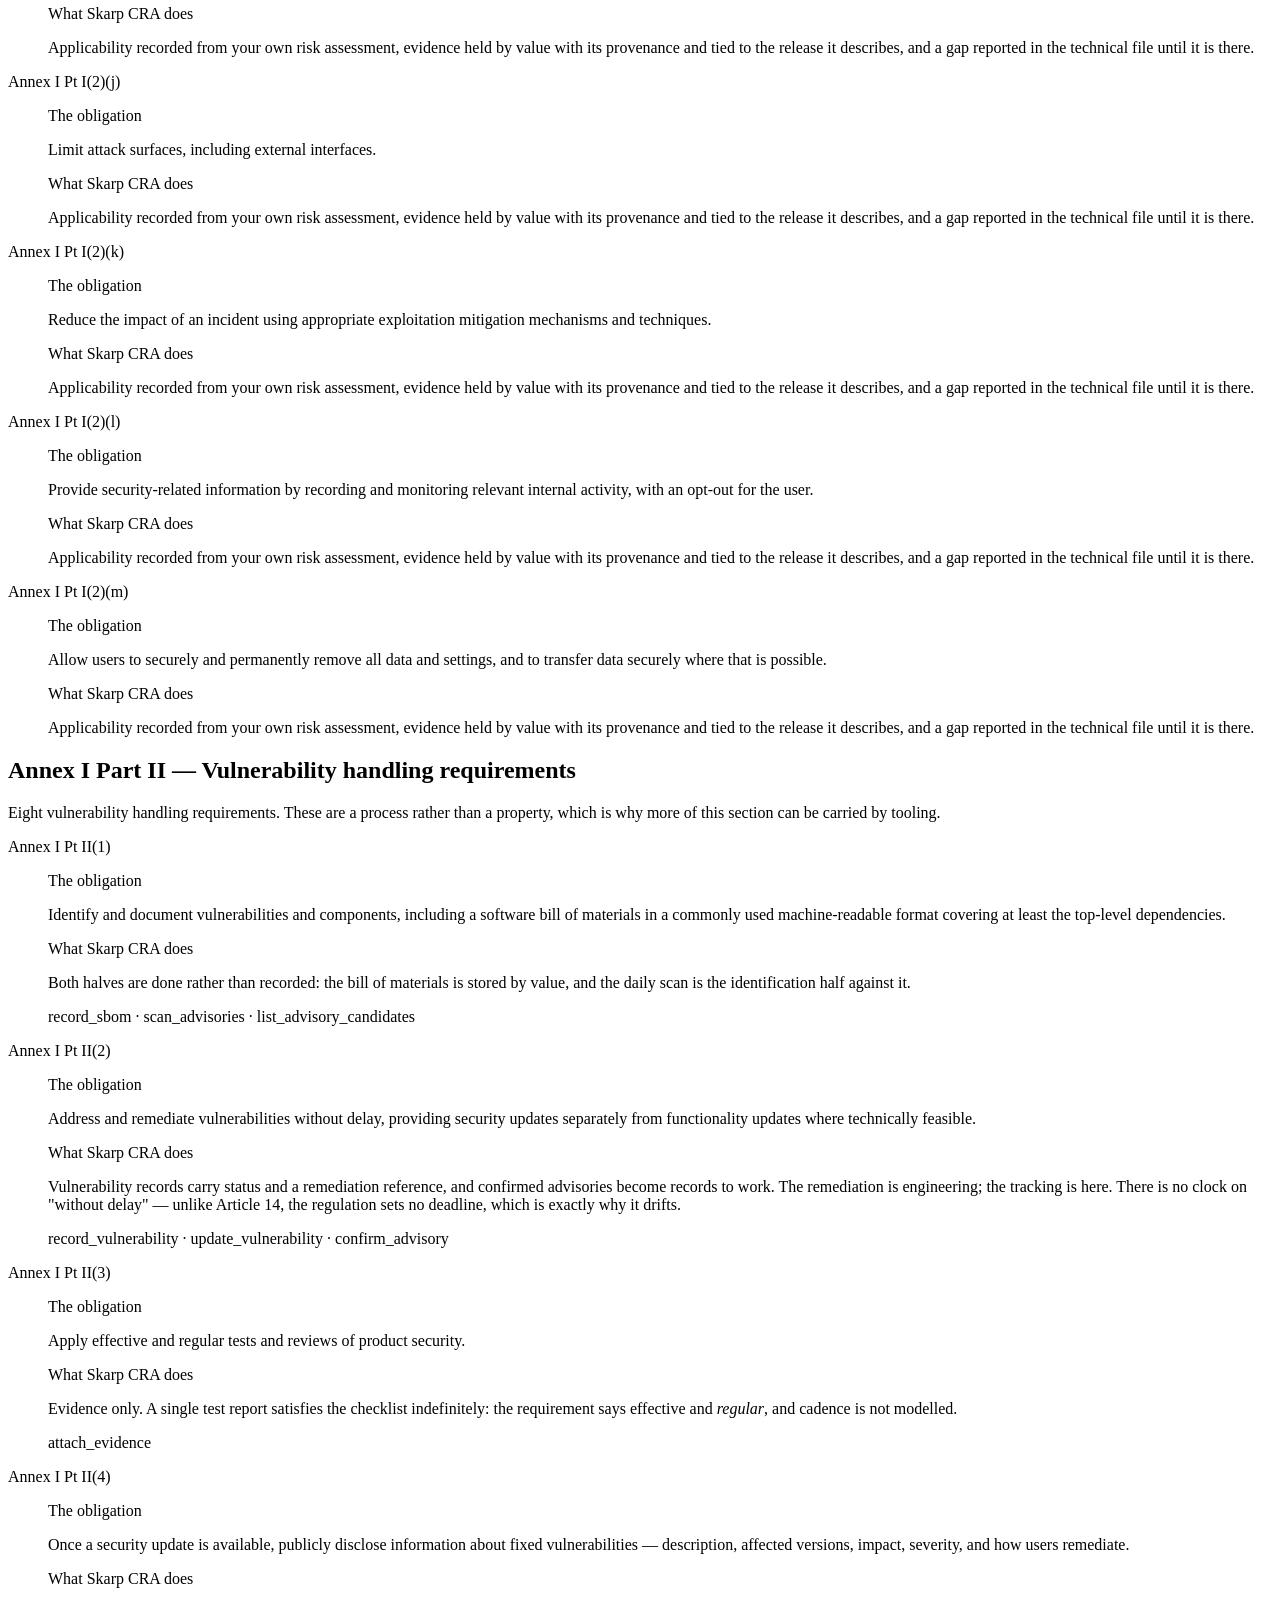
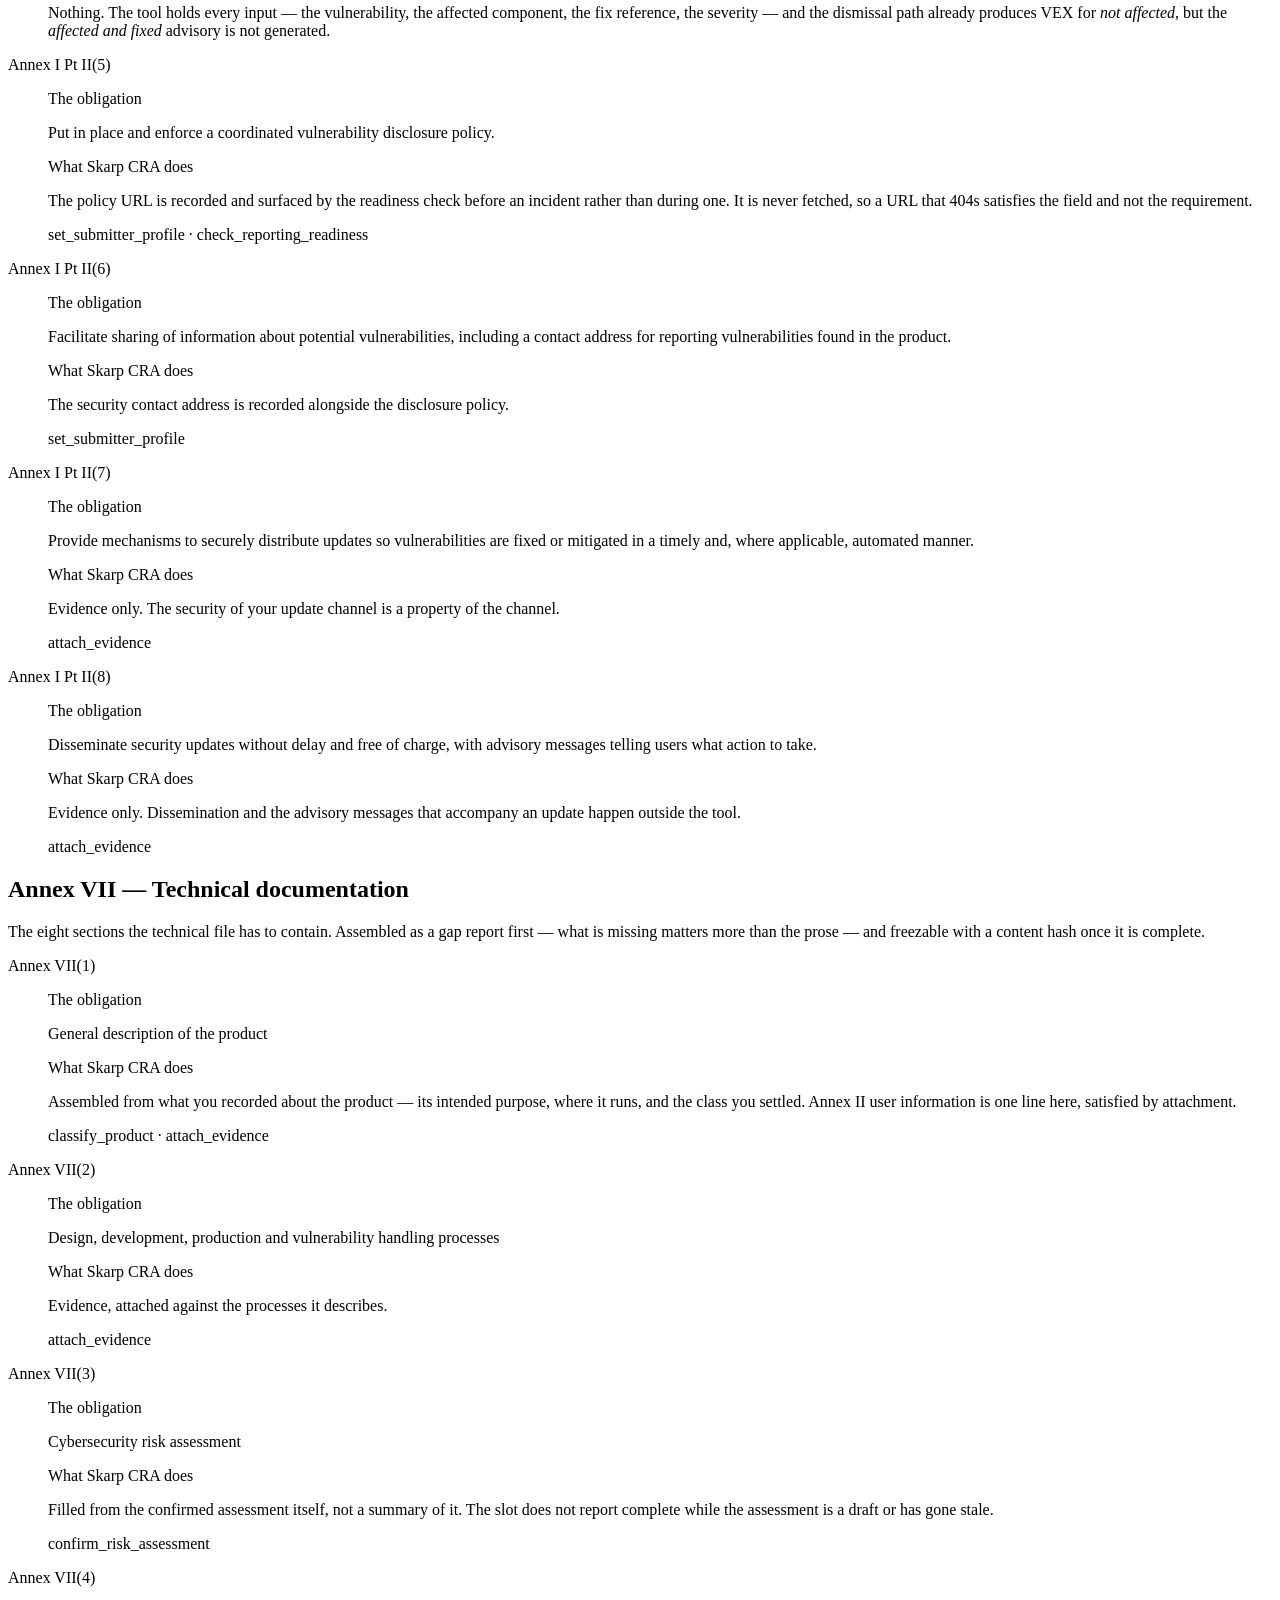
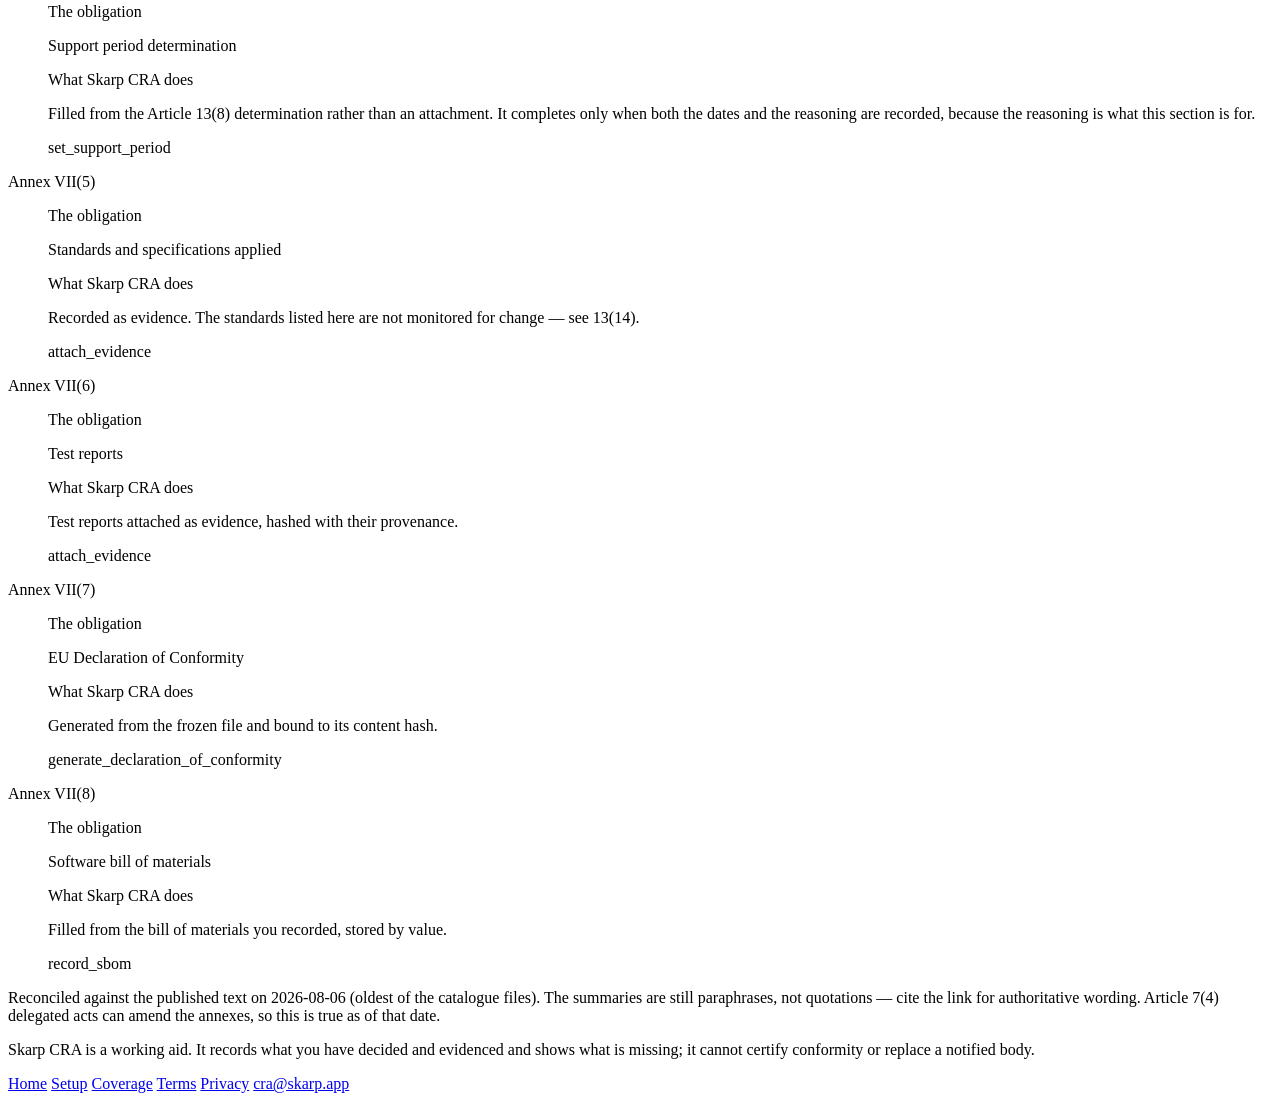
==== commit 8f392302: "Add /docs — how to connect it, and what to ask first There was no documentation URL. The connector d" ====
--- a/www/coverage.html
+++ b/www/coverage.html
@@ -18,6 +18,7 @@
     <a class="brand" href="/">Skarp CRA</a>
     <nav>
       <a href="/#covers">What it covers</a>
+      <a href="/docs">Setup</a>
       <a href="/pricing">Pricing</a>
       <a href="/billing">Billing</a>
       <a class="btn cta small" href="/#access">Start free</a>
@@ -43,7 +44,7 @@
 2026-08-06. Both against CELEX 32024R2847. Read them
 beside <a href="https://eur-lex.europa.eu/legal-content/EN/TXT/?uri=CELEX:32024R2847">the authoritative text</a>, not instead of
 it — and note that Article 7(4) delegated acts can amend the annexes.</p>
-<p><a class="btn cta" href="/#access">Connect your agent</a> <a class="btn" href="/pricing">Pricing</a></p>
+<p><a class="btn cta" href="/#access">Connect your agent</a> <a class="btn" href="/docs">Setup</a> <a class="btn" href="/pricing">Pricing</a></p>
 </div>
 </section><section class="wrap">
 <div class="section-head">
@@ -923,6 +924,7 @@
     <p>Skarp CRA is a working aid. It records what you have decided and evidenced and shows what is missing; it cannot certify conformity or replace a notified body.</p>
     <nav>
       <a href="/">Home</a>
+      <a href="/docs">Setup</a>
       <a href="/coverage">Coverage</a>
       <a href="/terms.html">Terms</a>
       <a href="/privacy.html">Privacy</a>
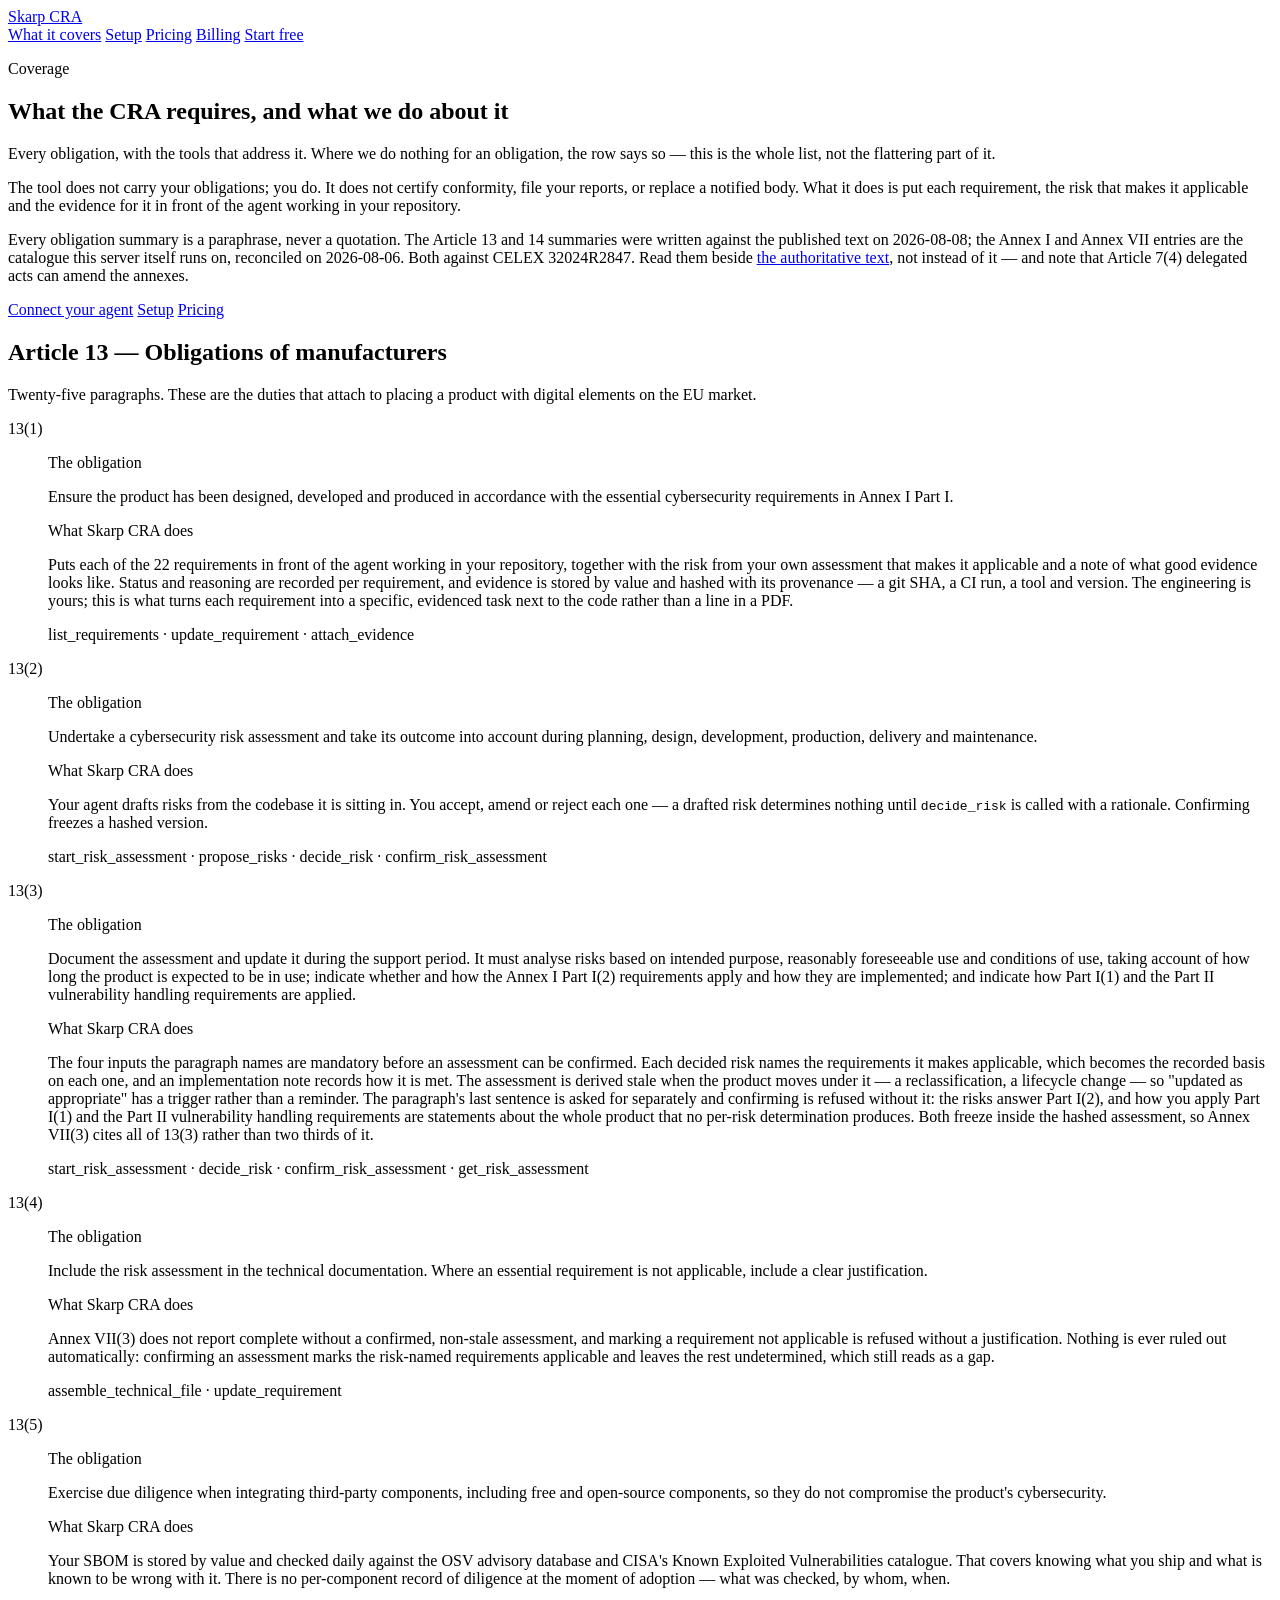
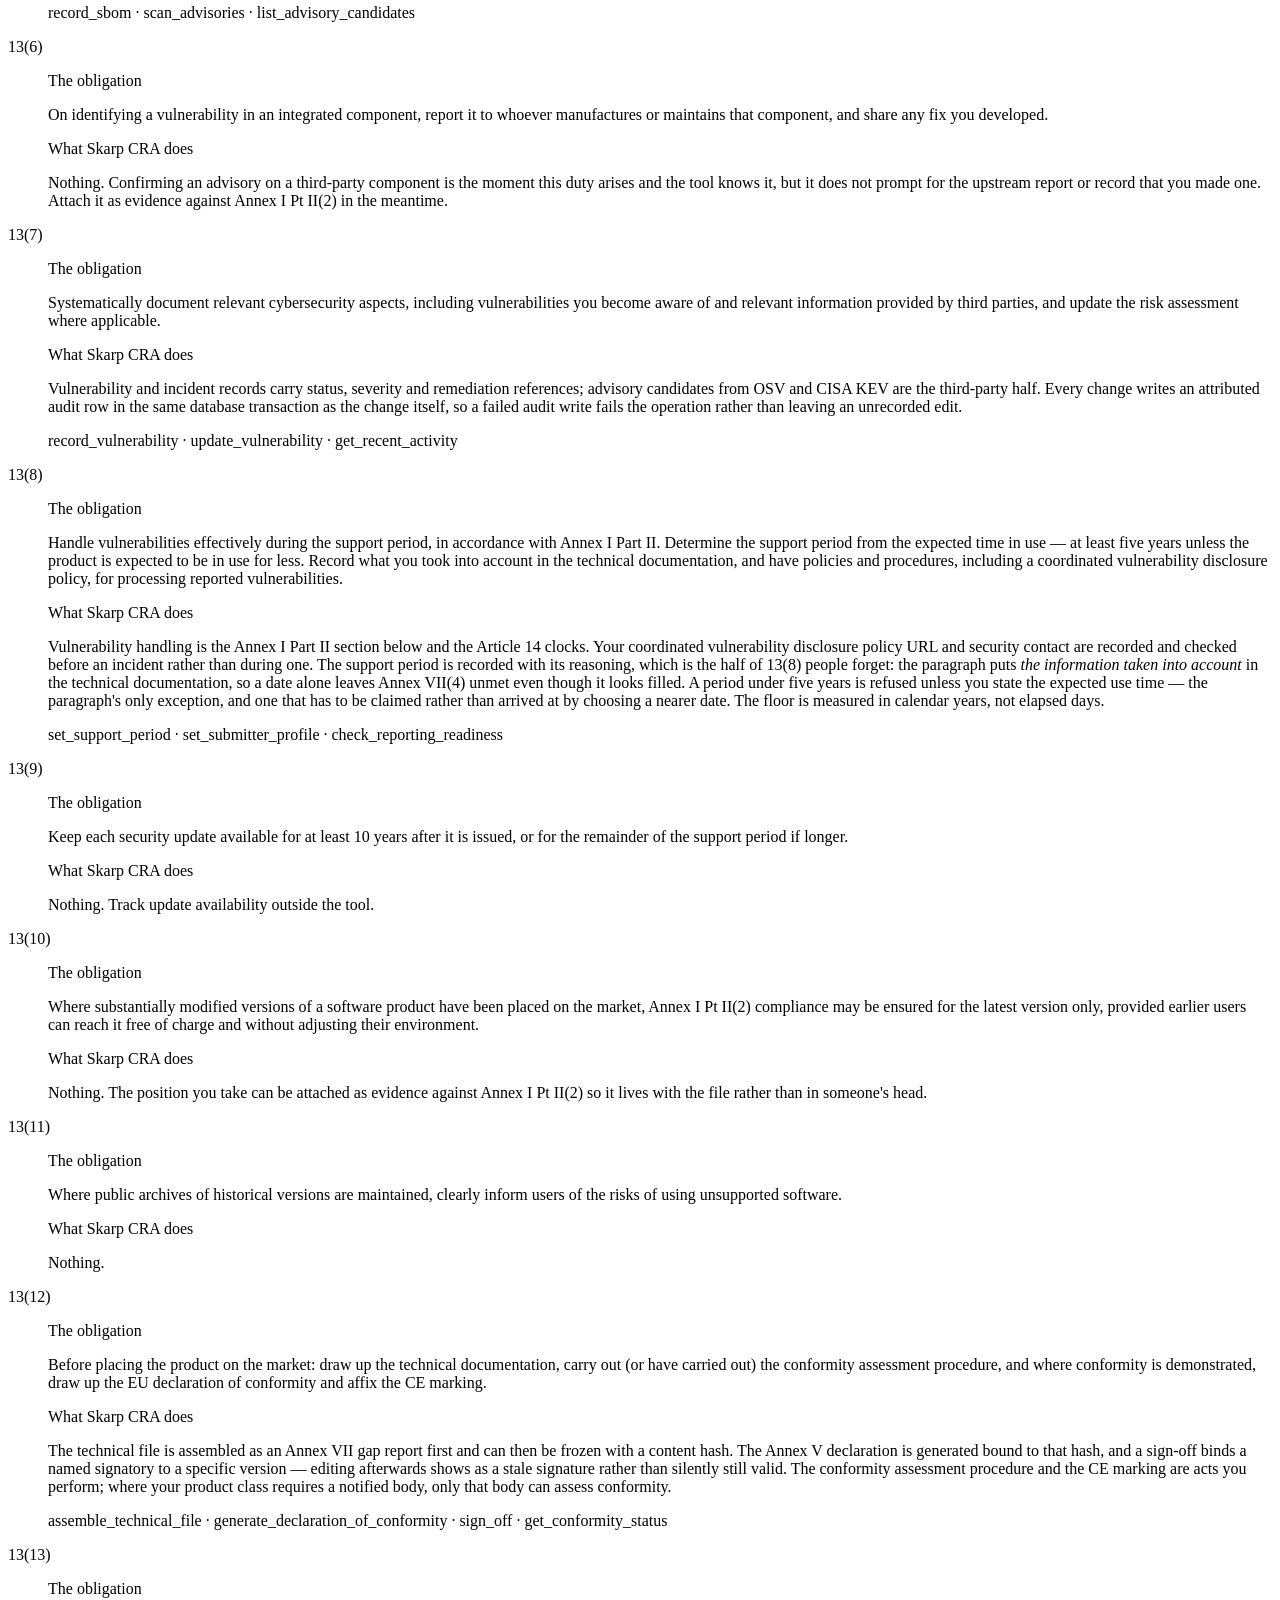
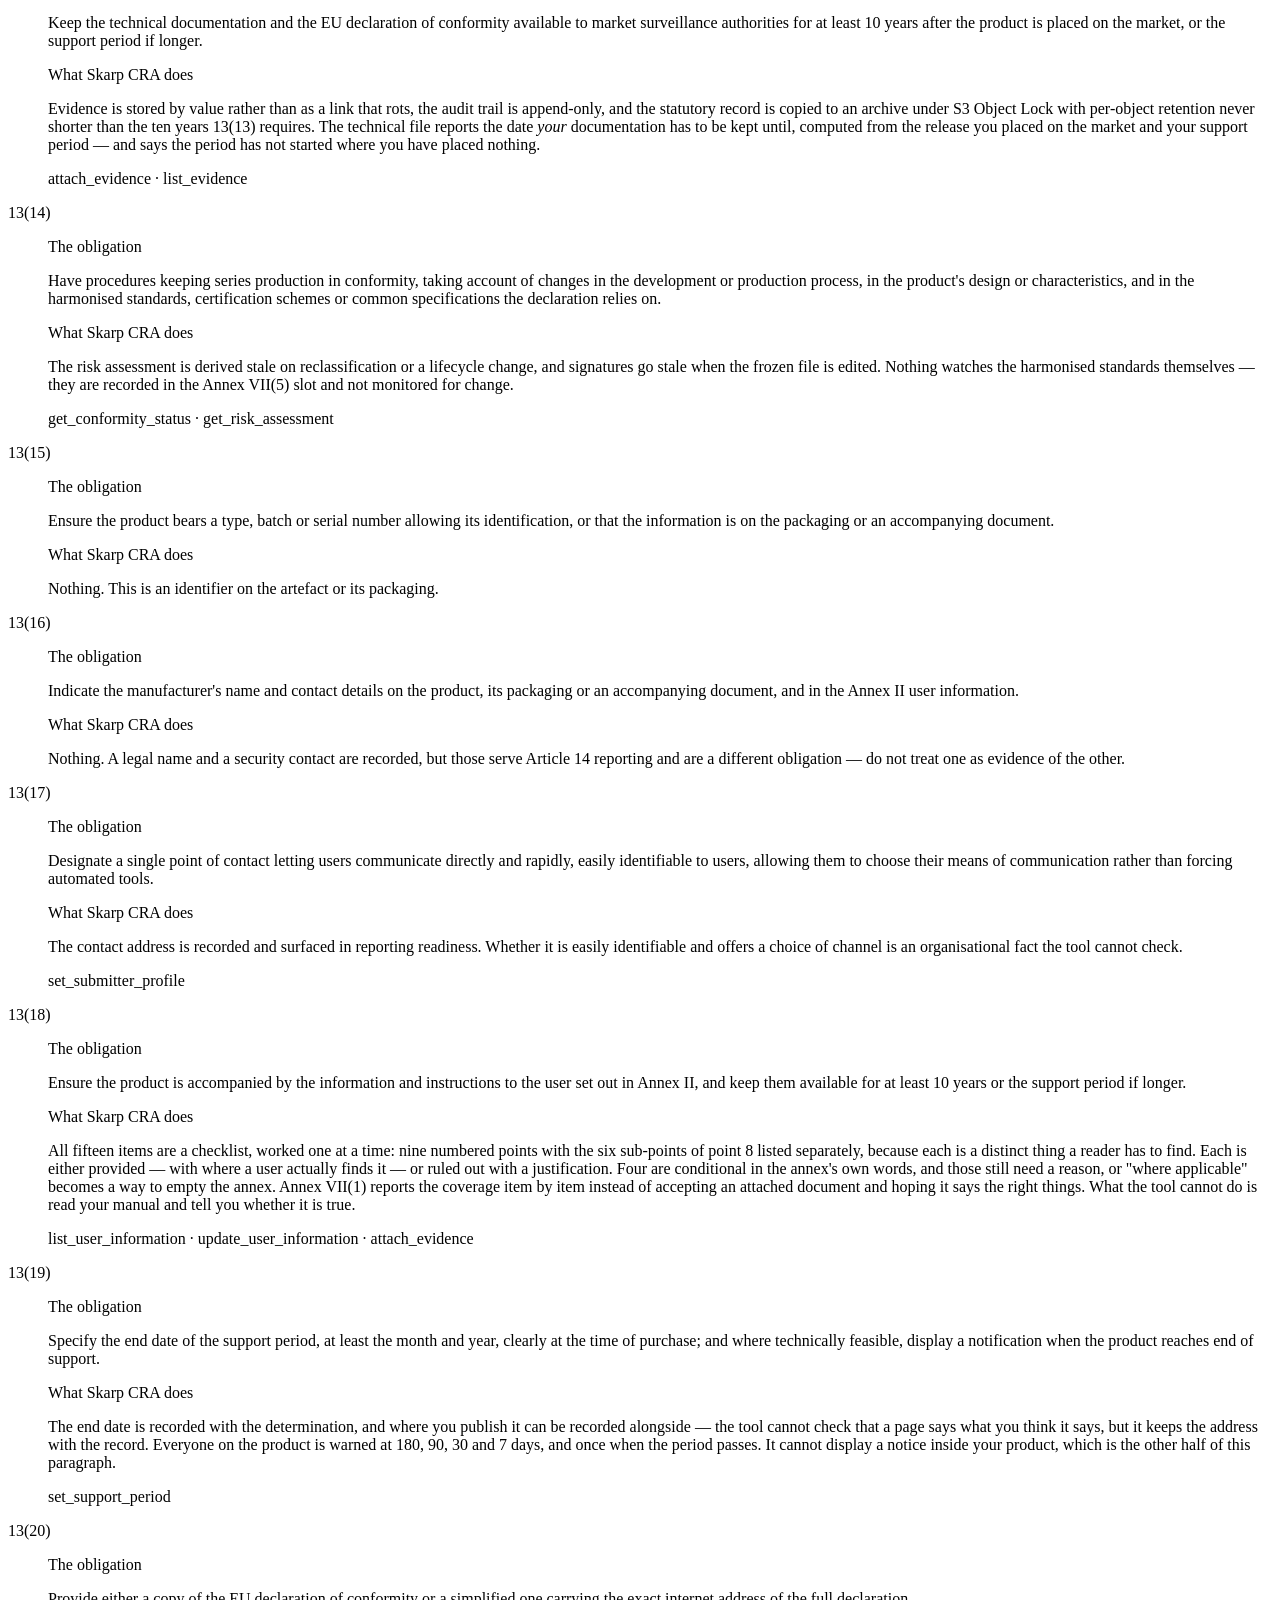
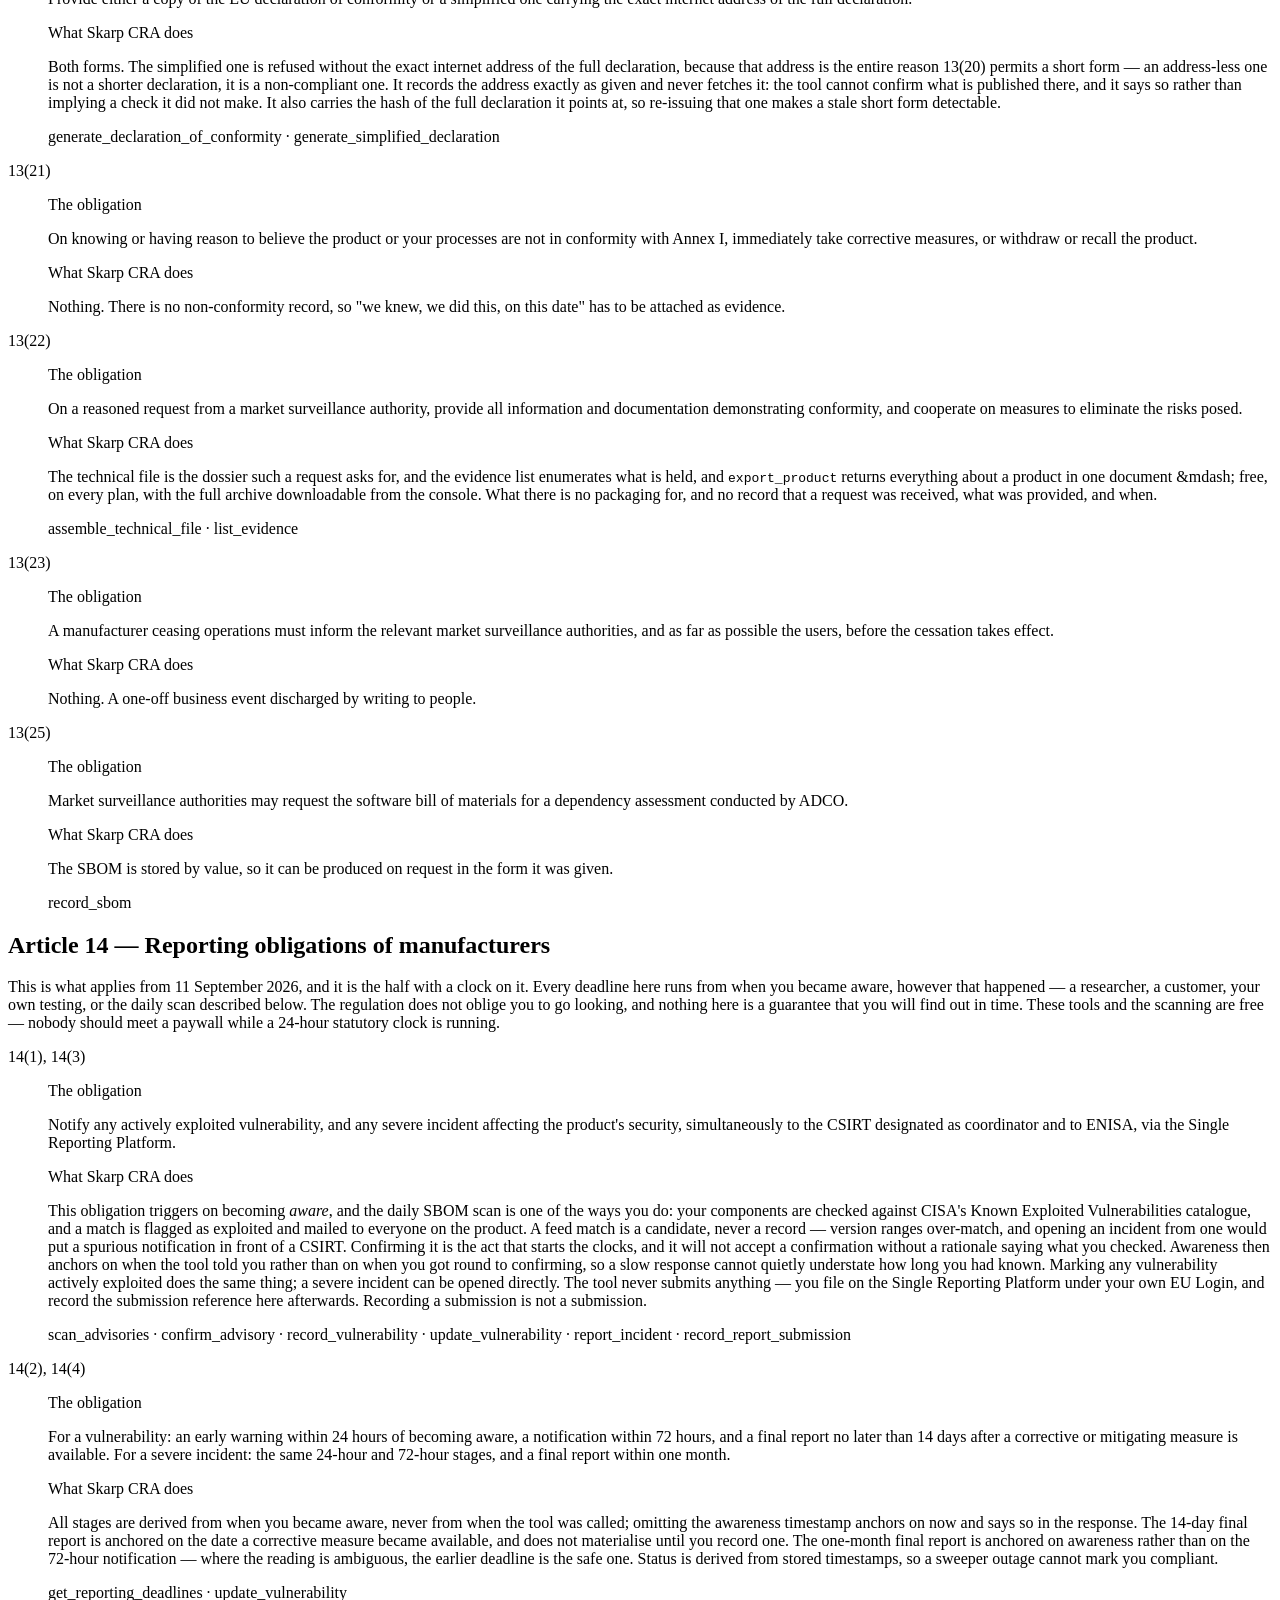
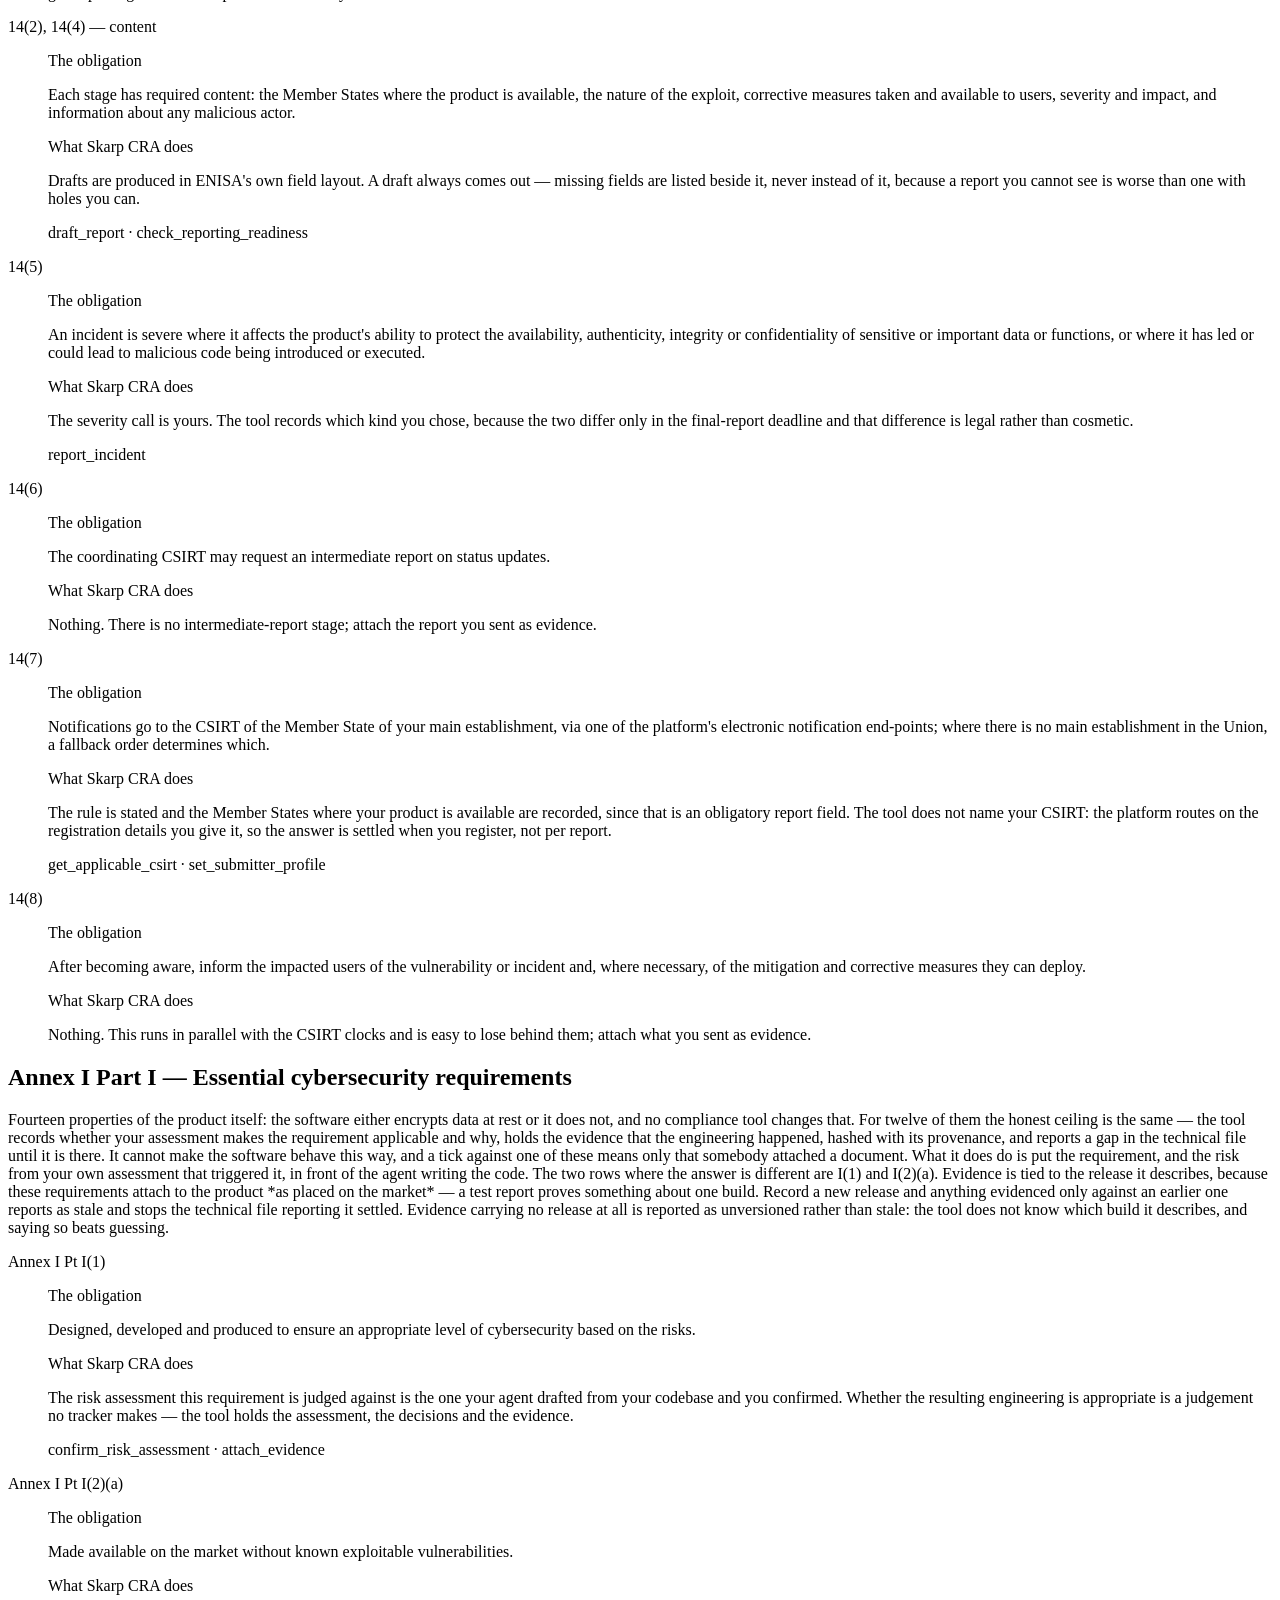
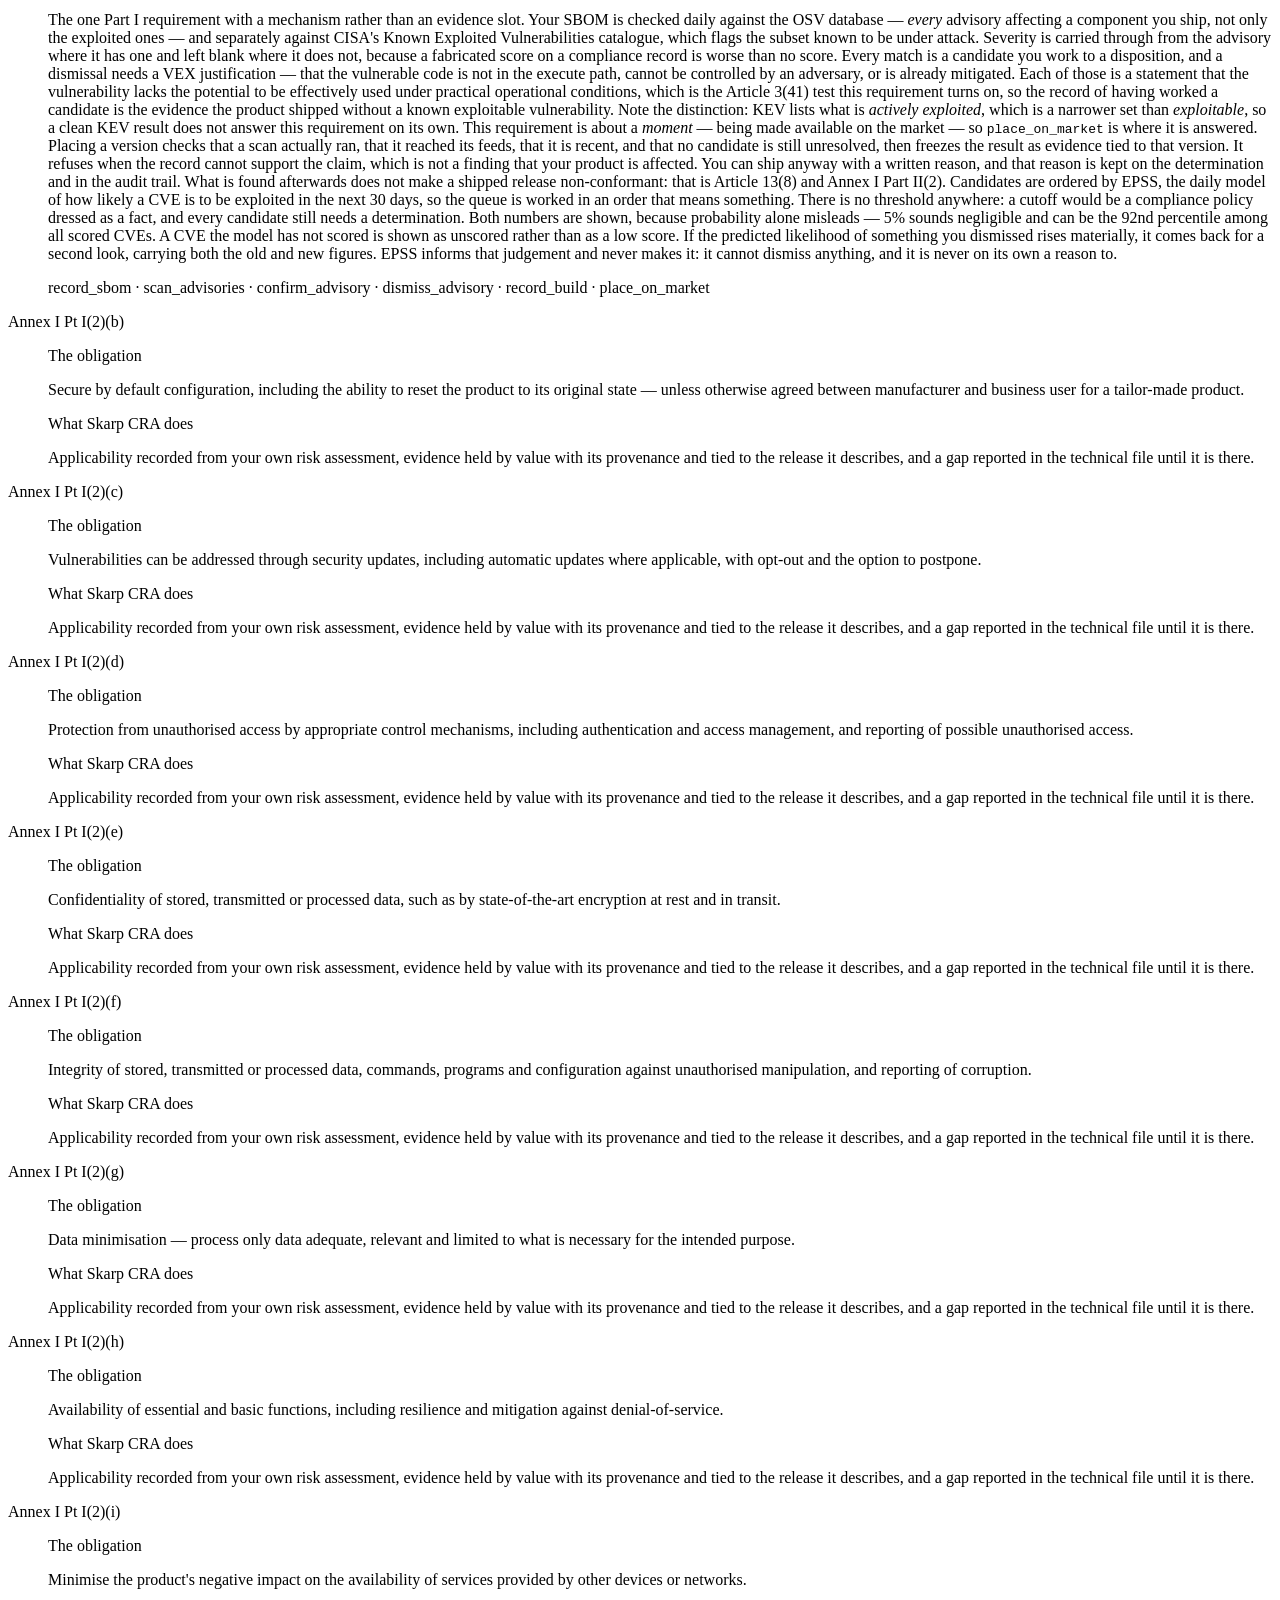
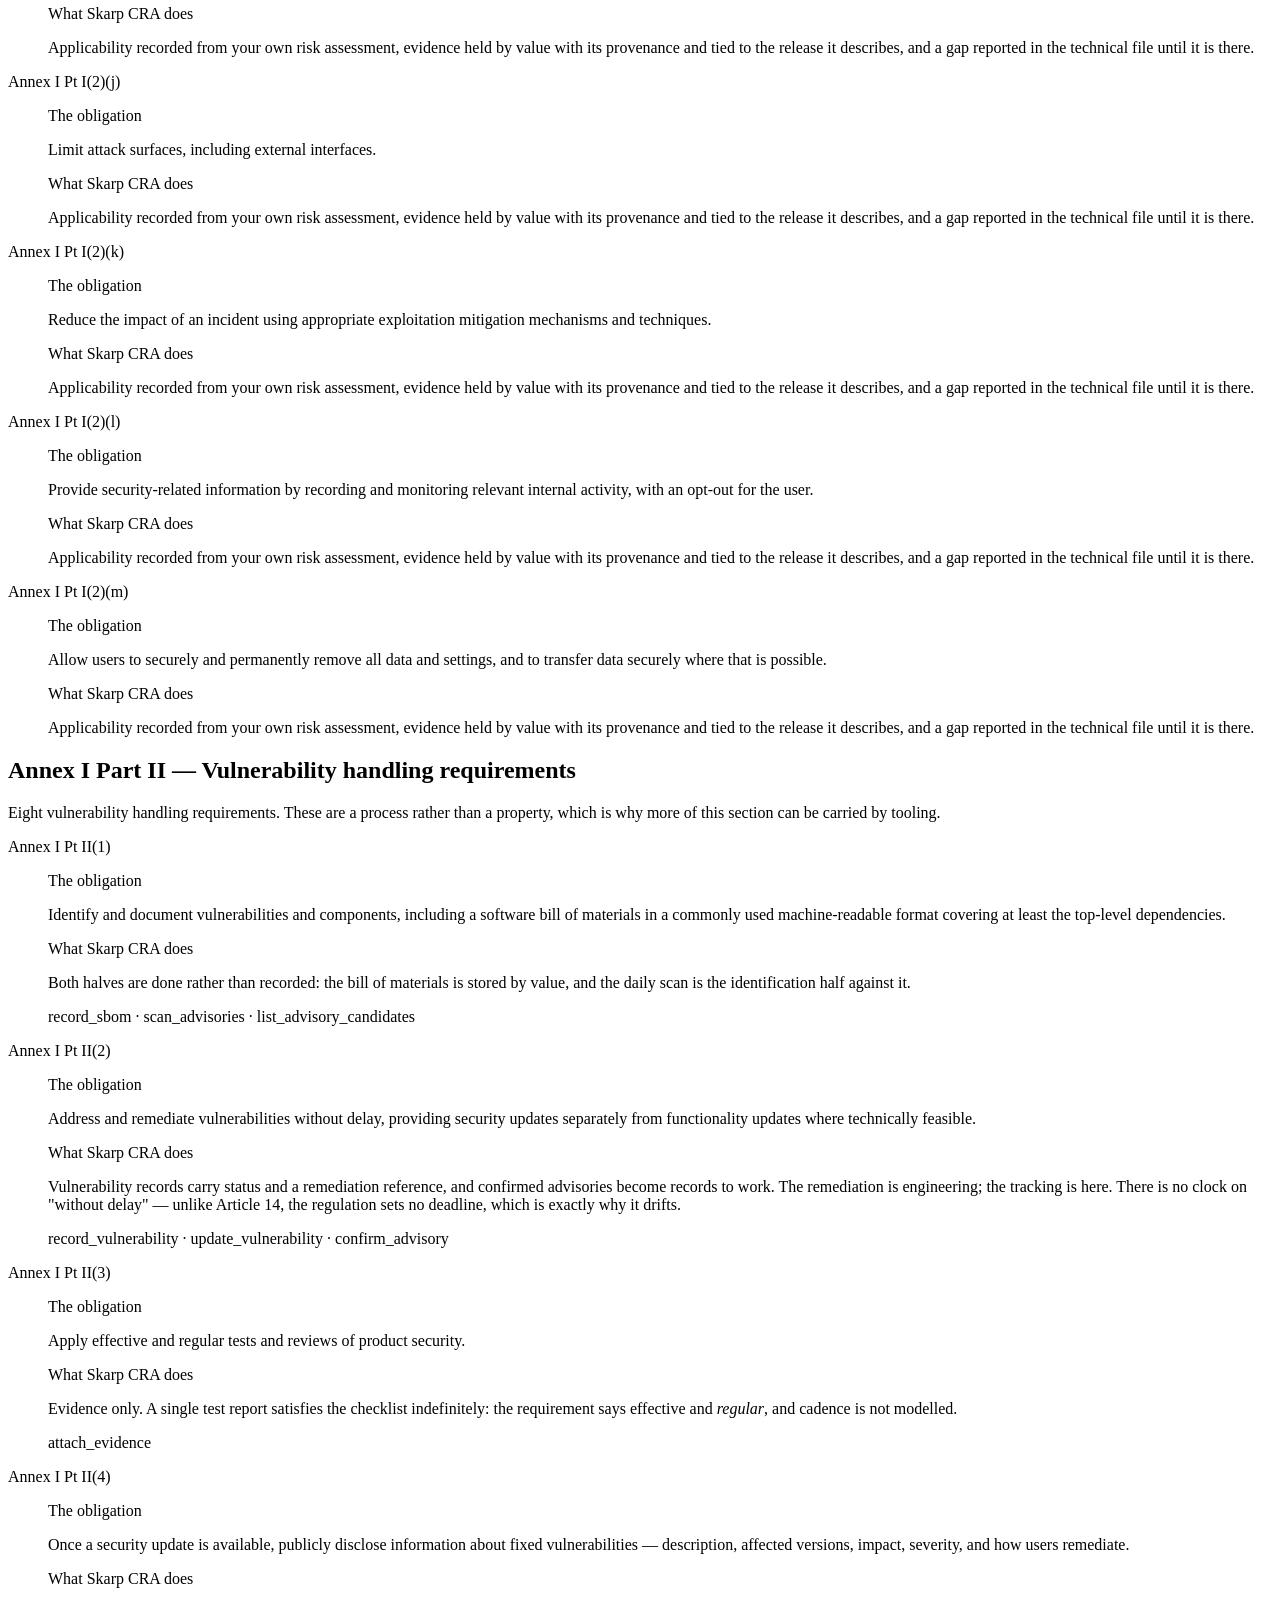
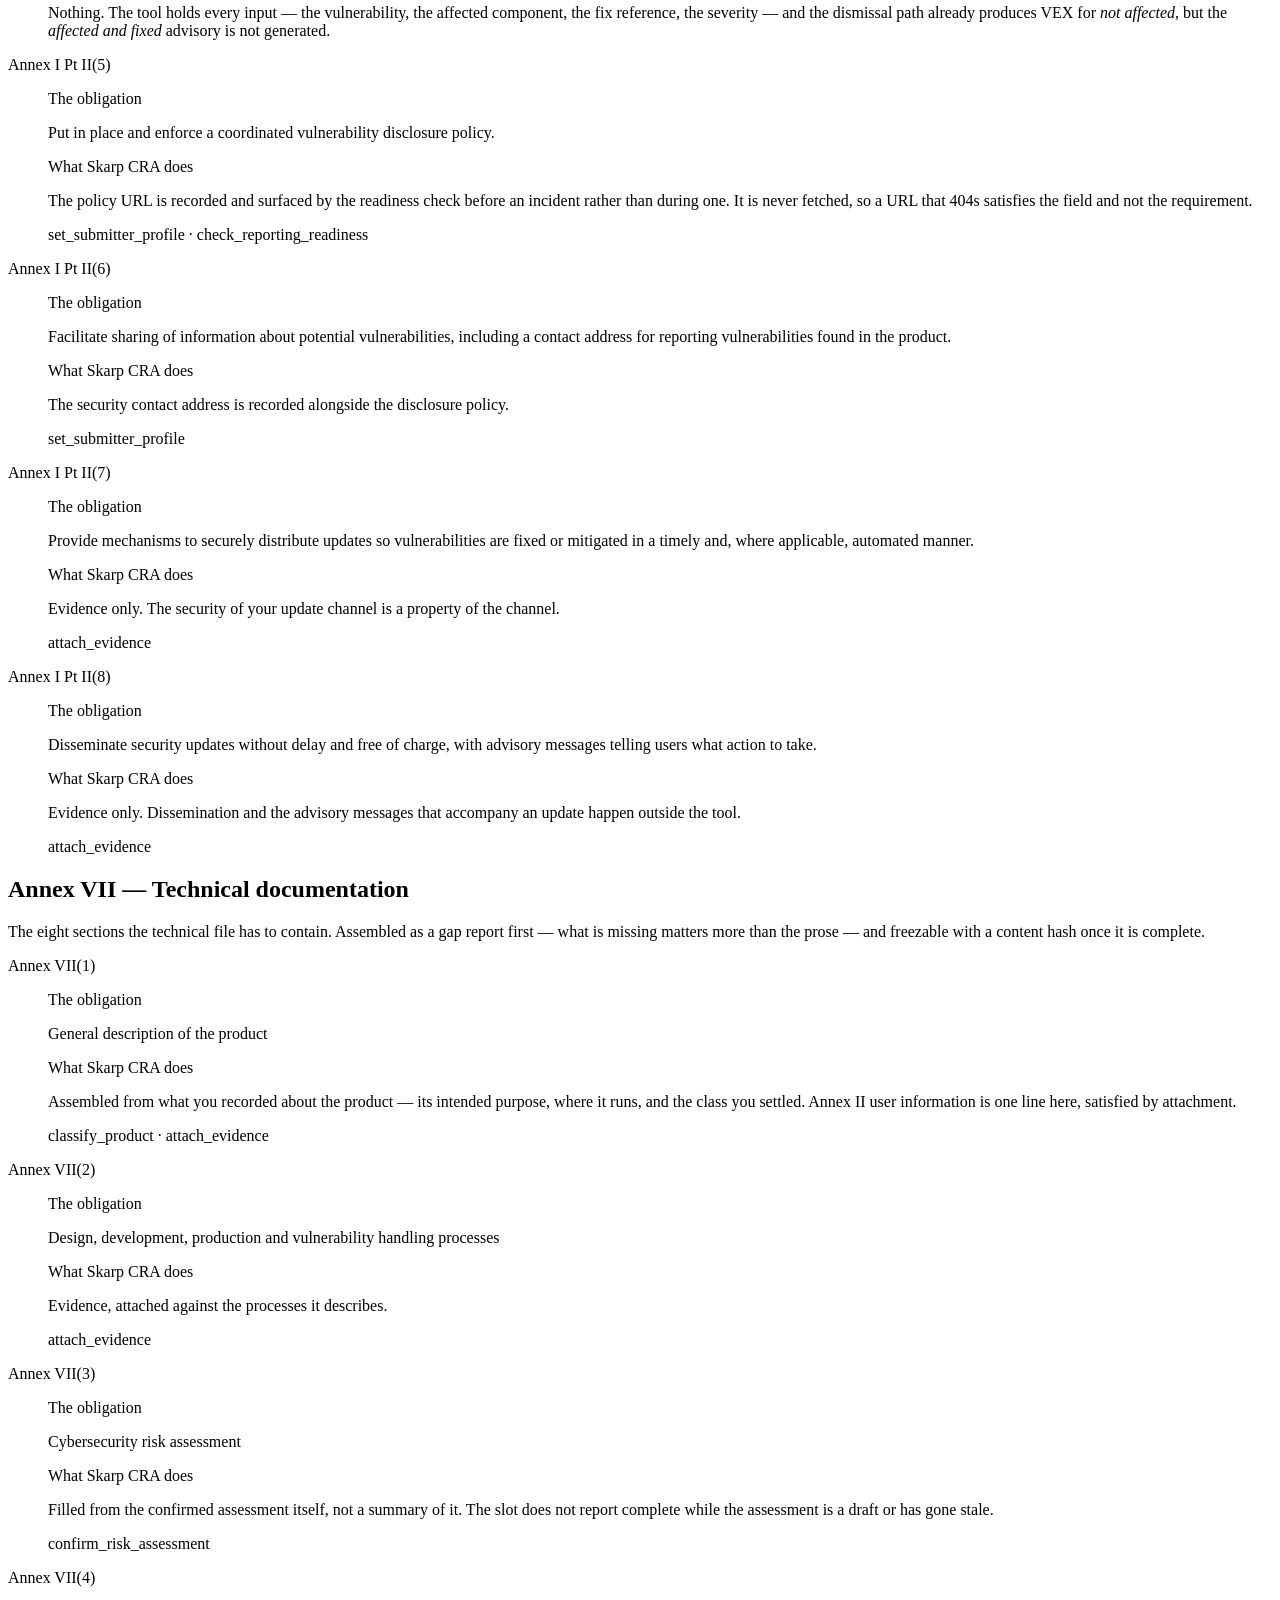
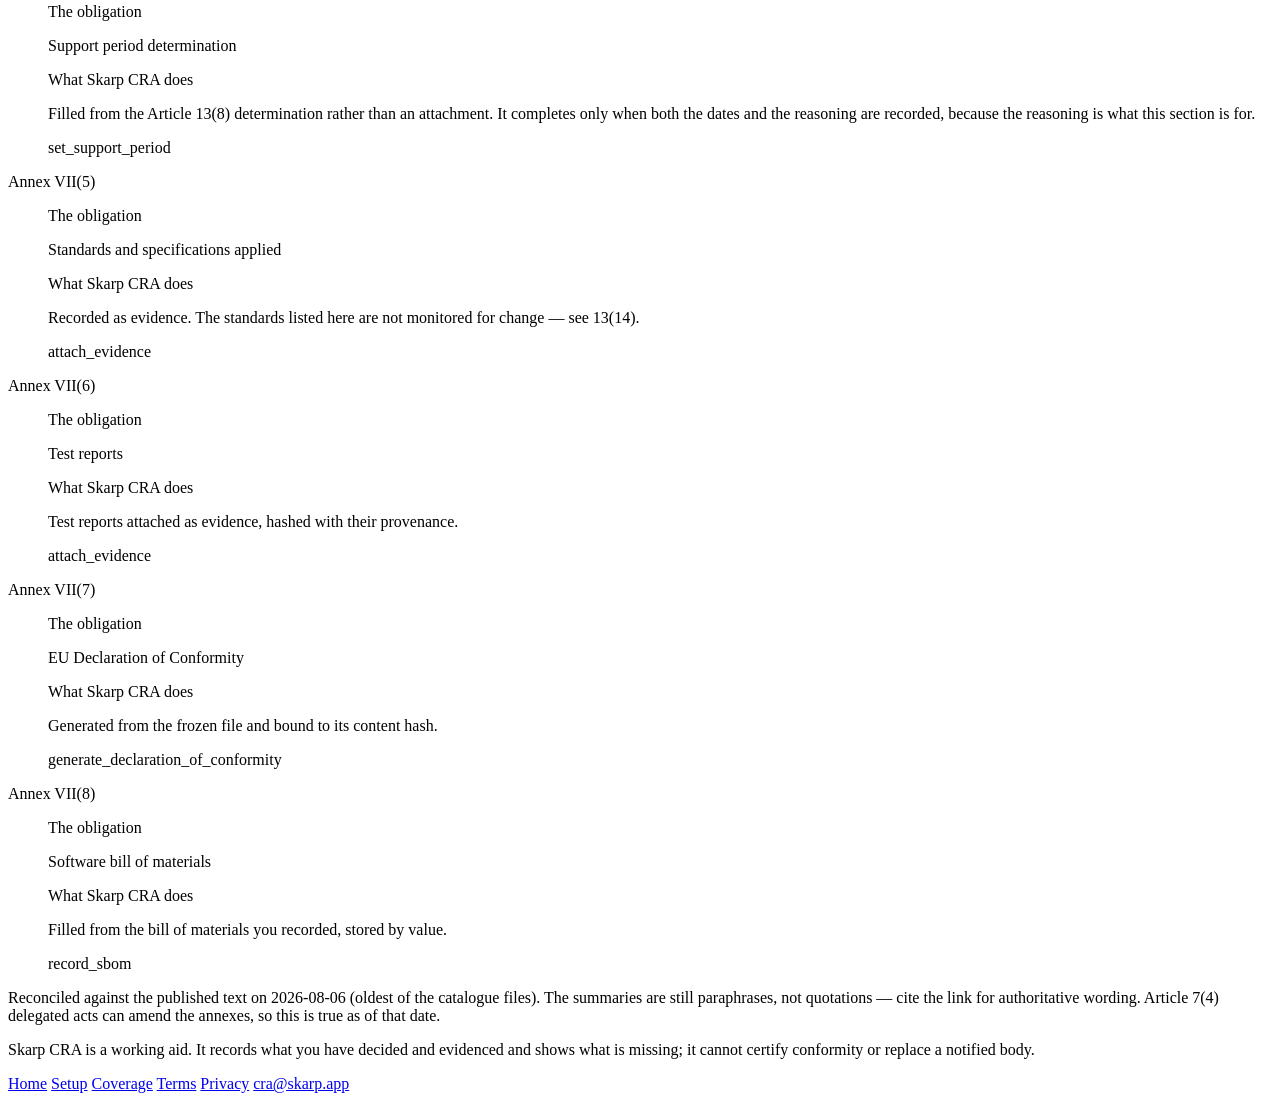
==== commit 4ec23ce3: "Fix three documentation faults found before the run started An agent restricted to the public pages " ====
--- a/www/coverage.html
+++ b/www/coverage.html
@@ -348,7 +348,7 @@
           </div>
           <div class="support">
             <p class="lbl">What Skarp CRA does</p>
-            <p>The technical file is the dossier such a request asks for, and the evidence list enumerates what is held. There is no export package, and no record that a request was received, what was provided, and when.</p>
+            <p>The technical file is the dossier such a request asks for, and the evidence list enumerates what is held, and <code>export_product</code> returns everything about a product in one document &amp;mdash; free, on every plan, with the full archive downloadable from the console. What there is no packaging for, and no record that a request was received, what was provided, and when.</p>
             <p class="tools small muted mono">assemble_technical_file · list_evidence</p>
           </div>
         </dd>
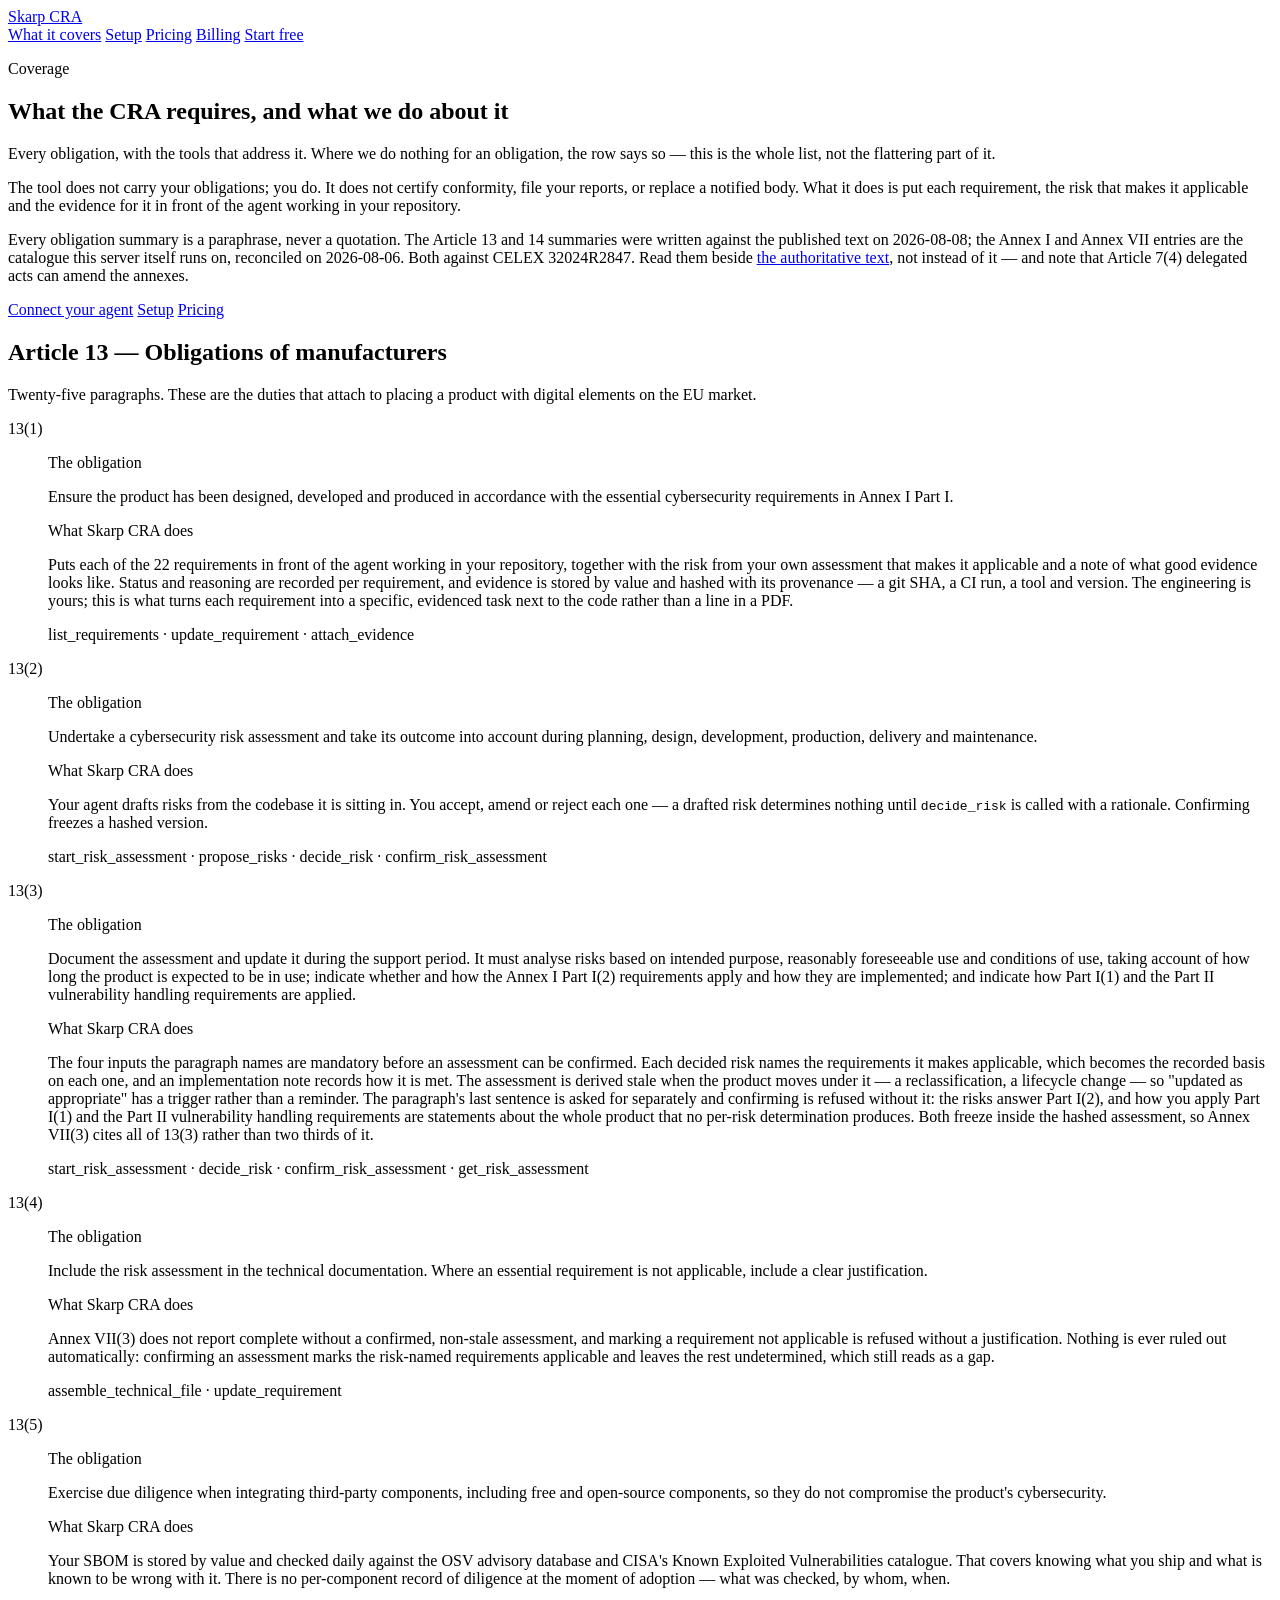
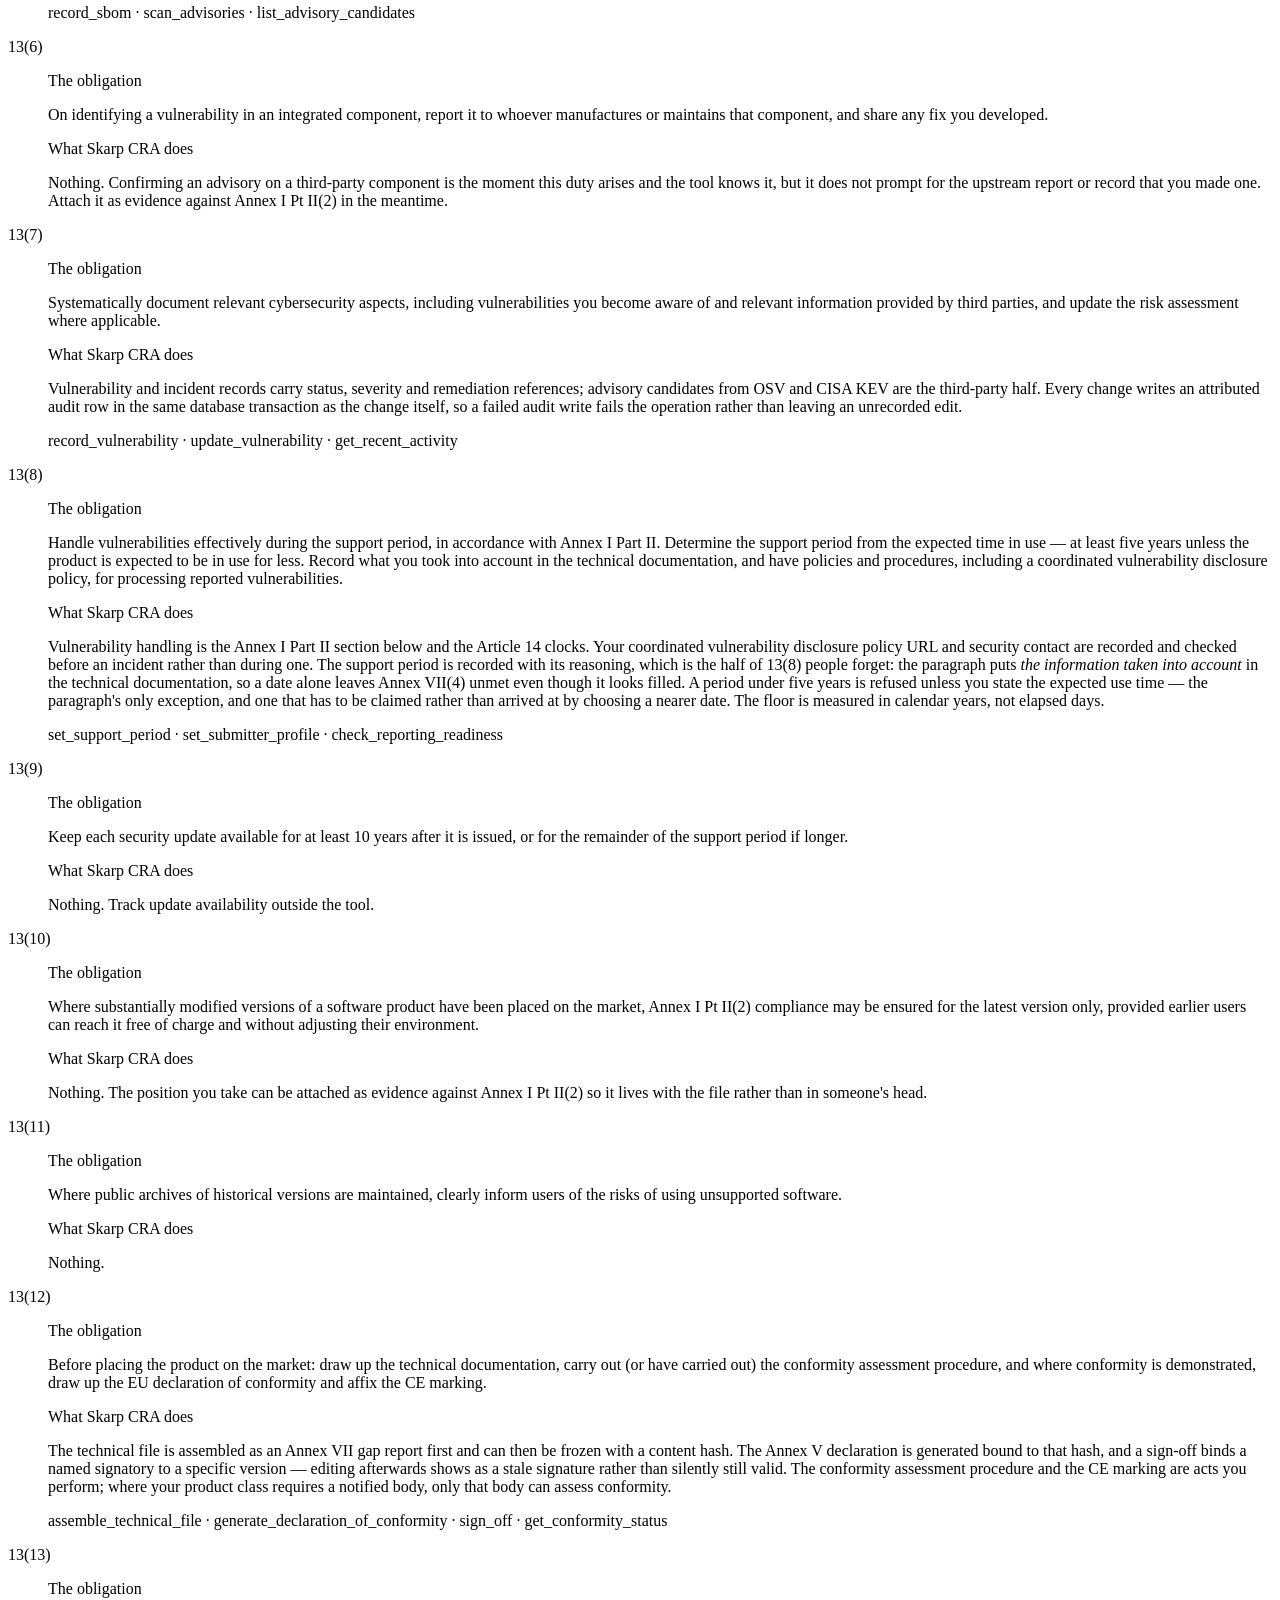
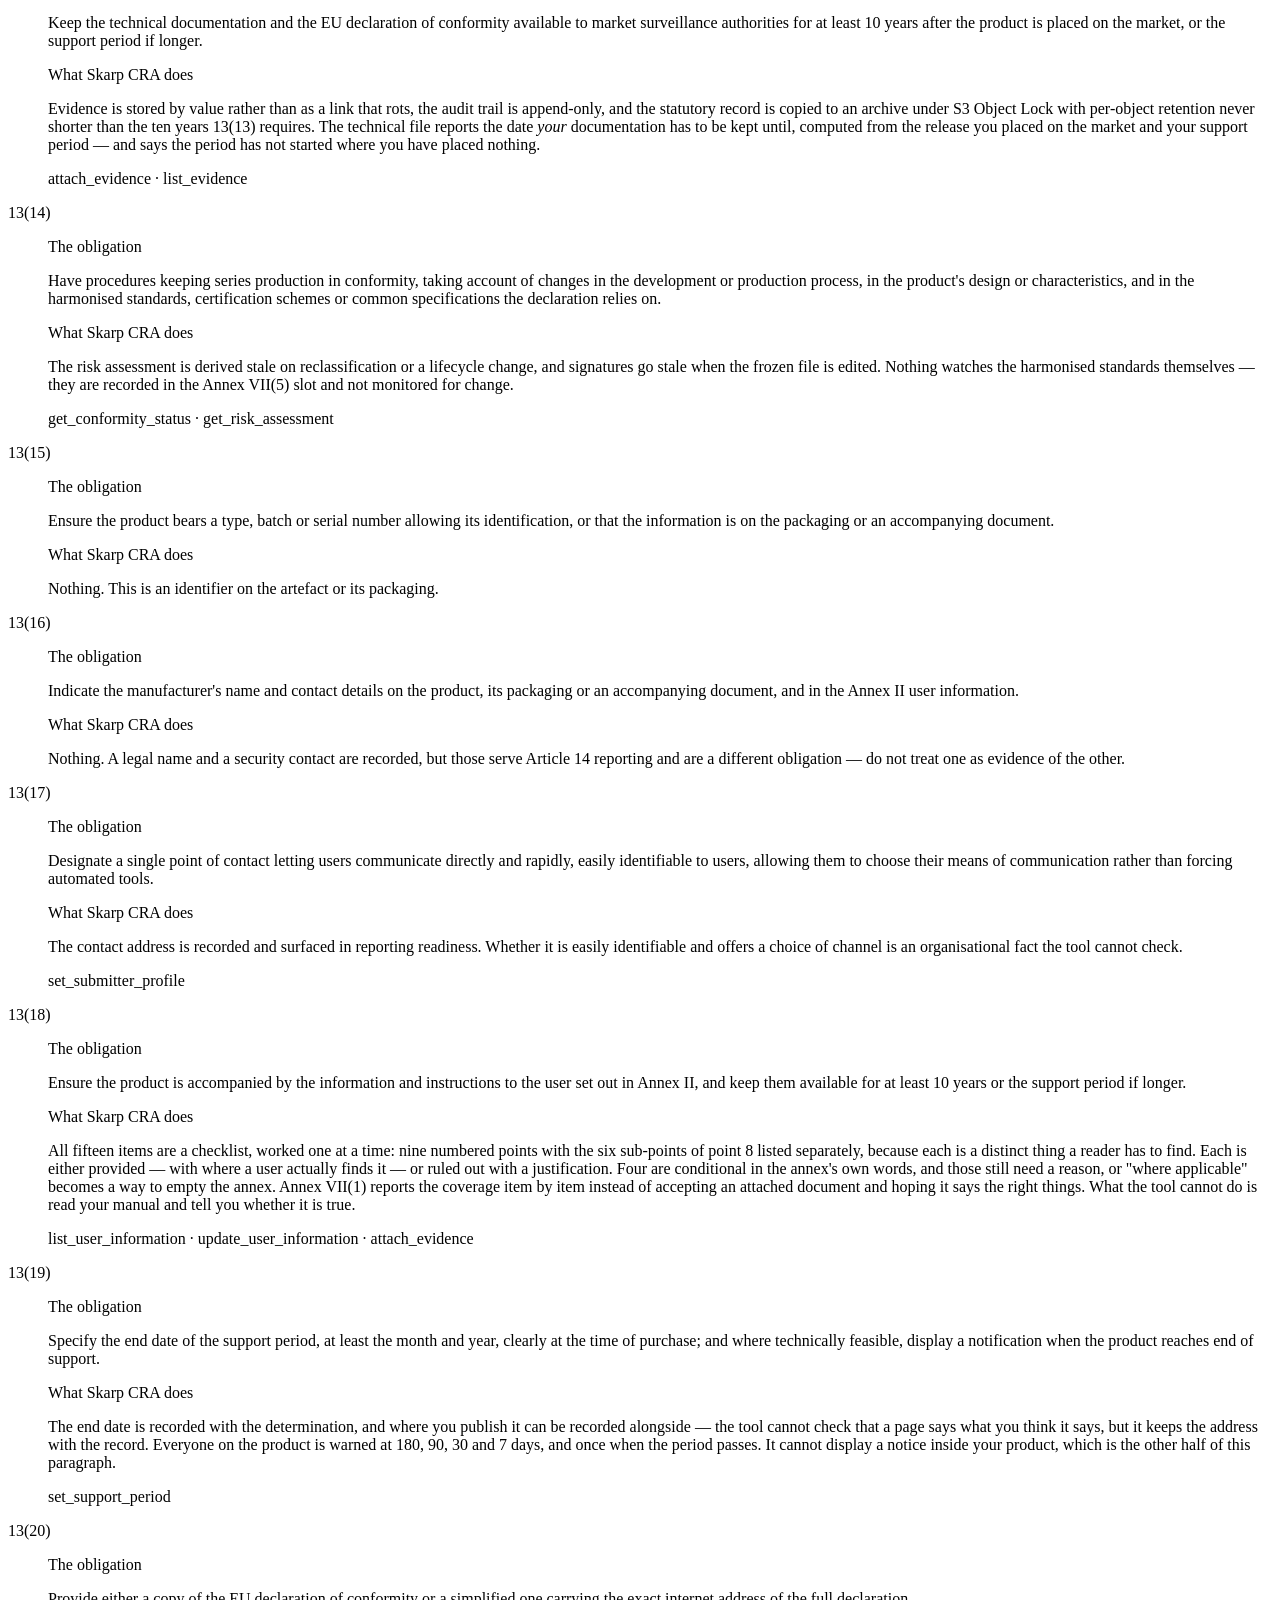
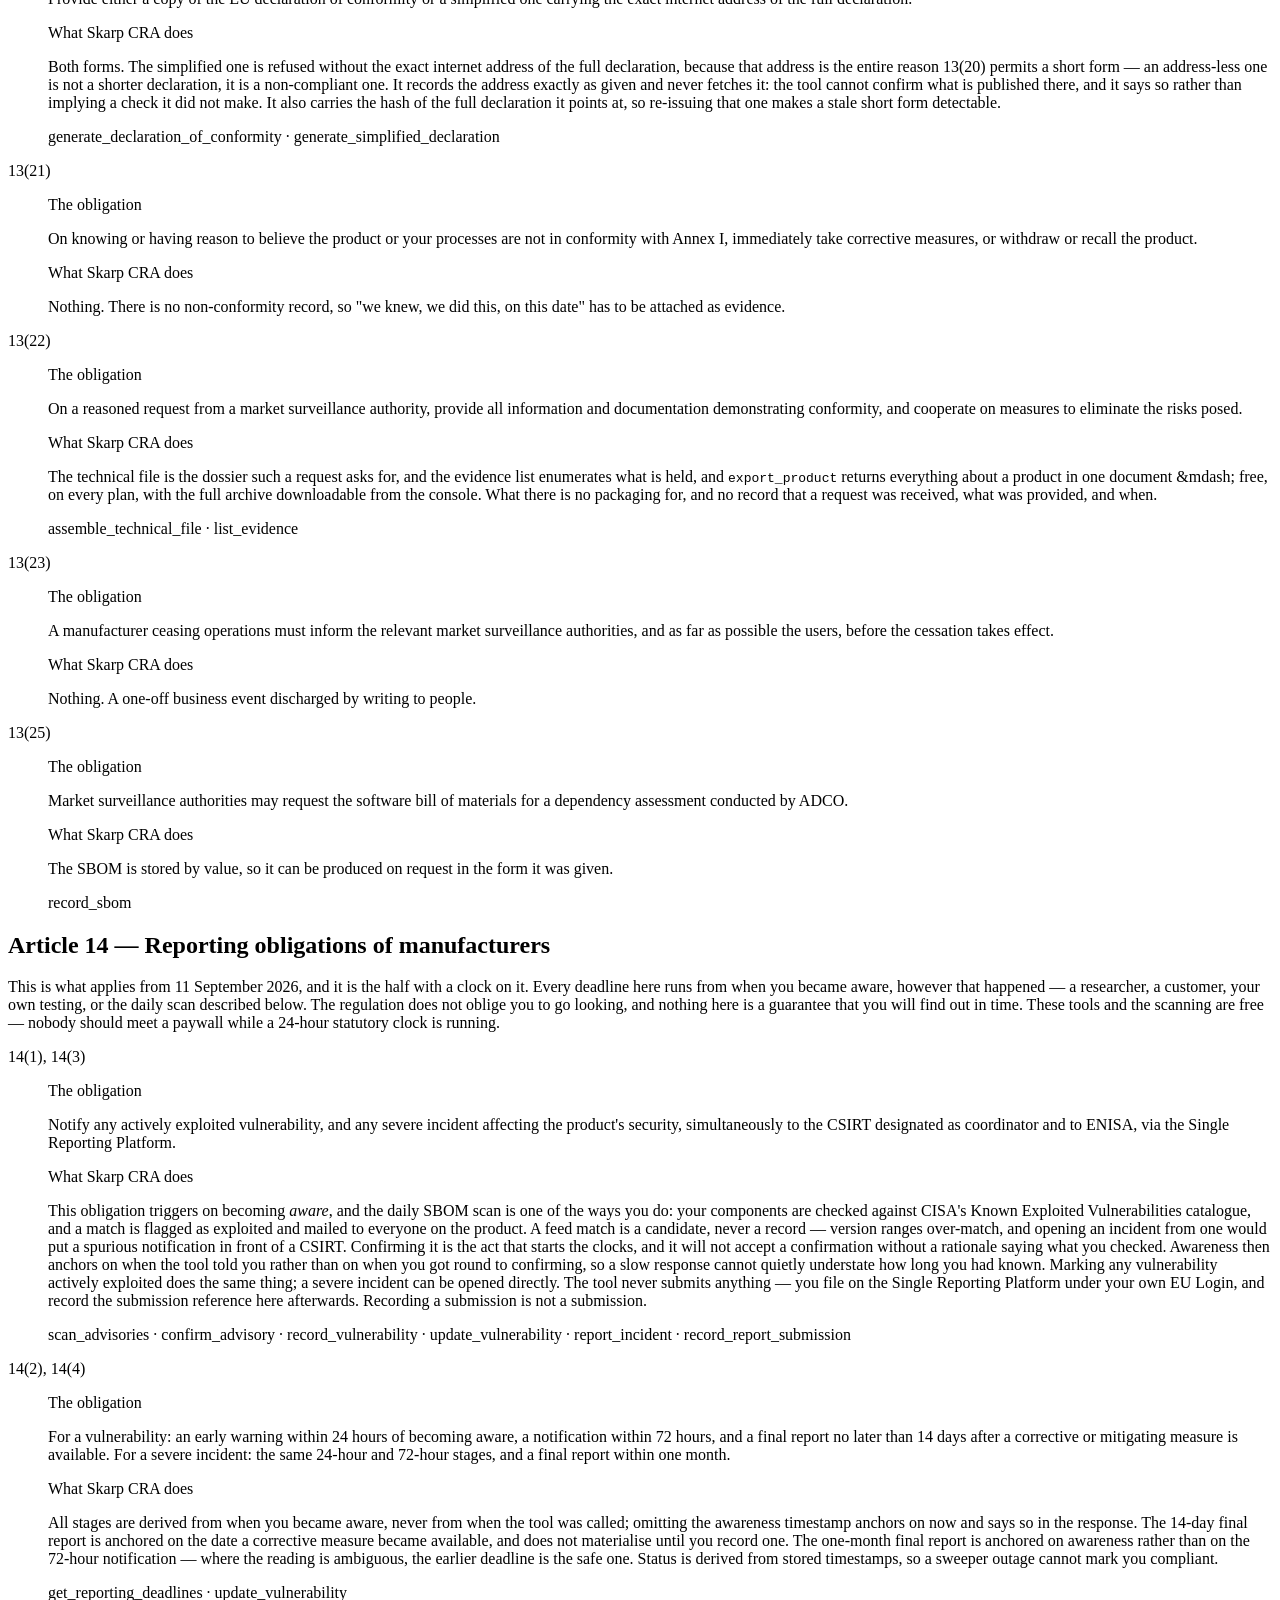
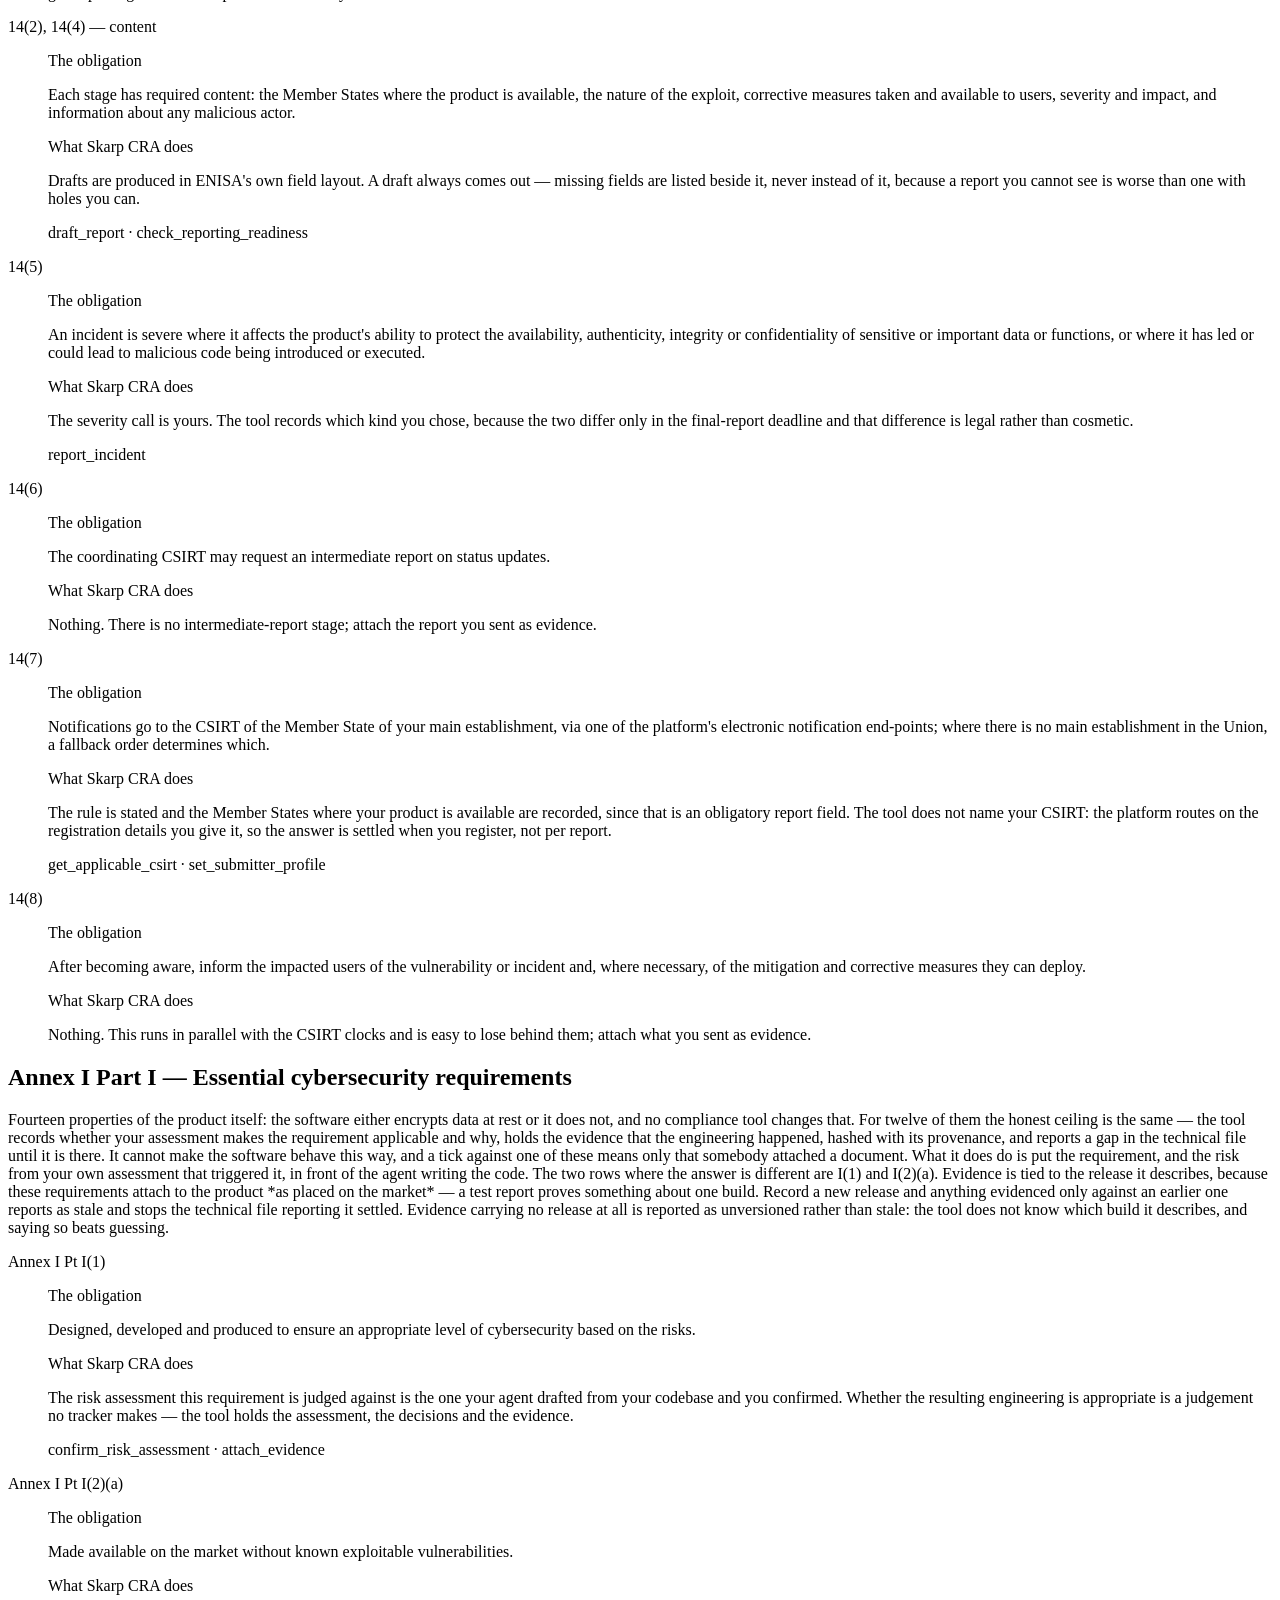
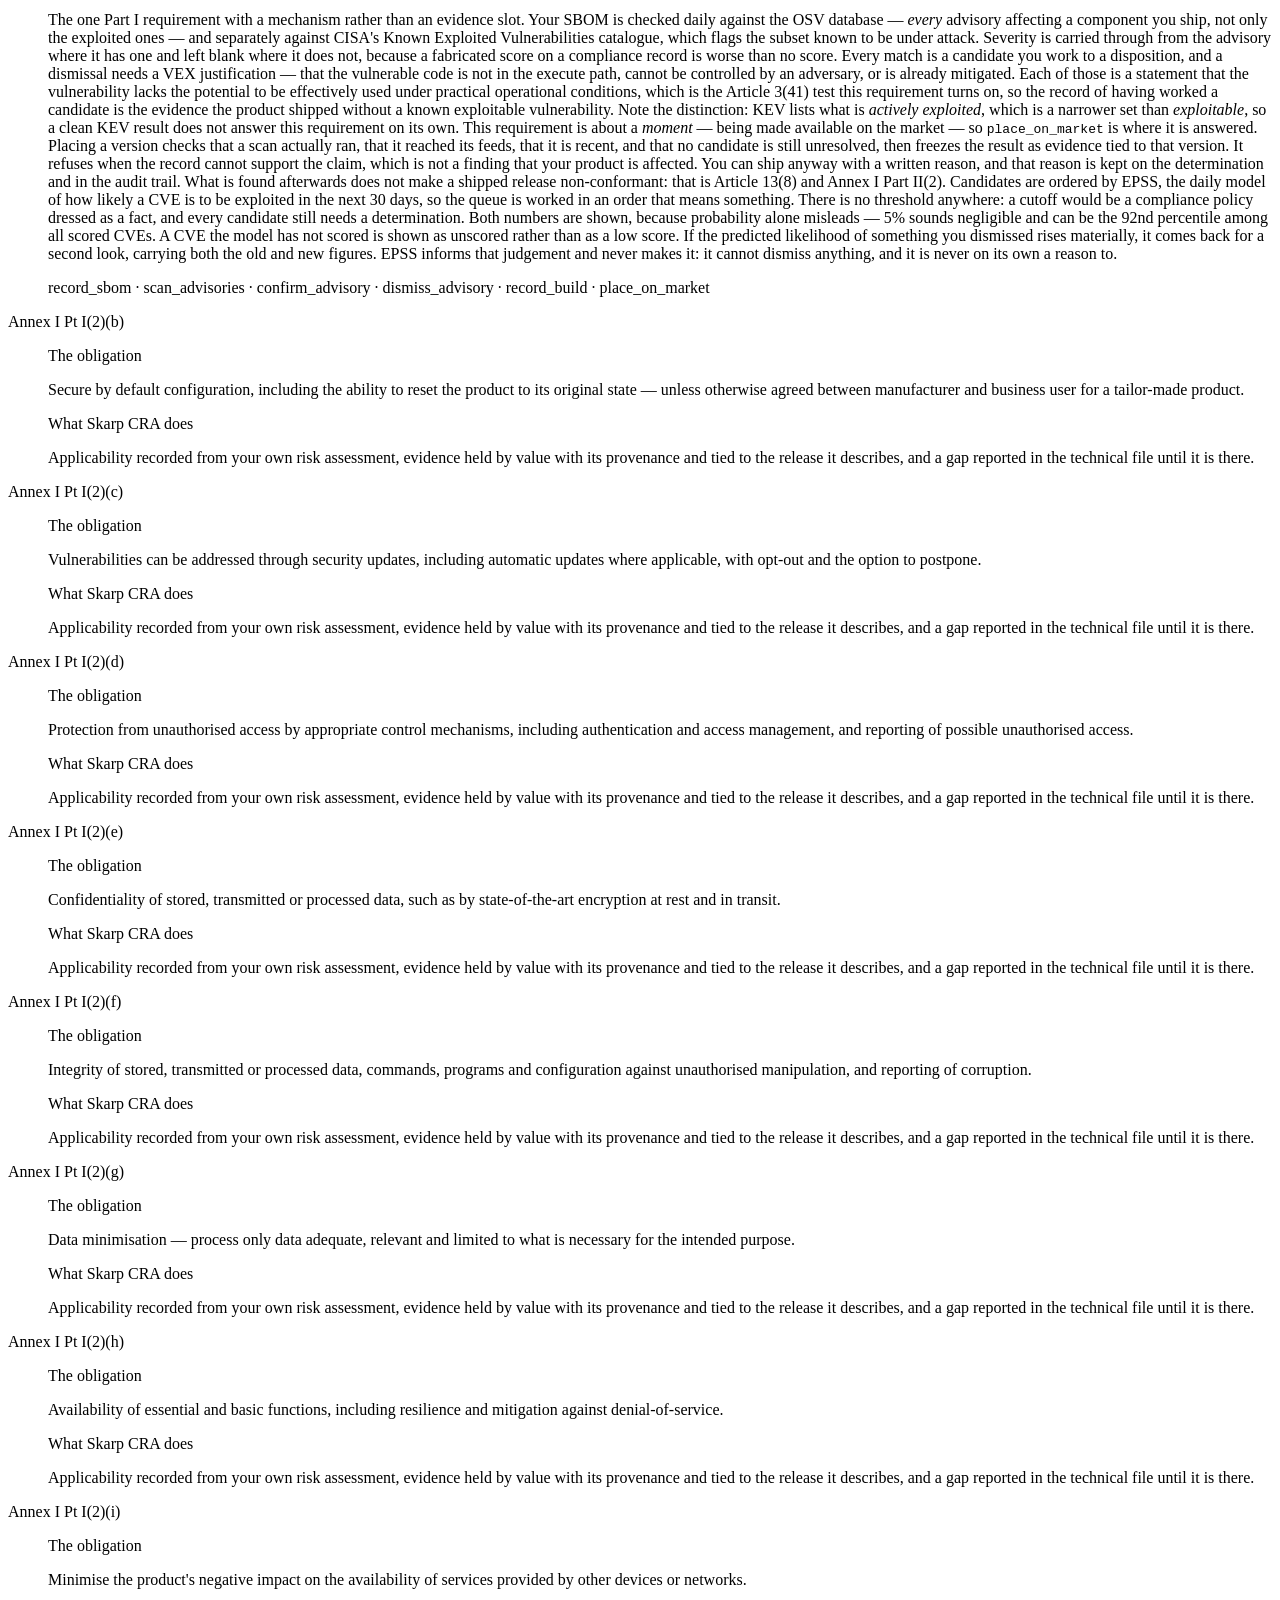
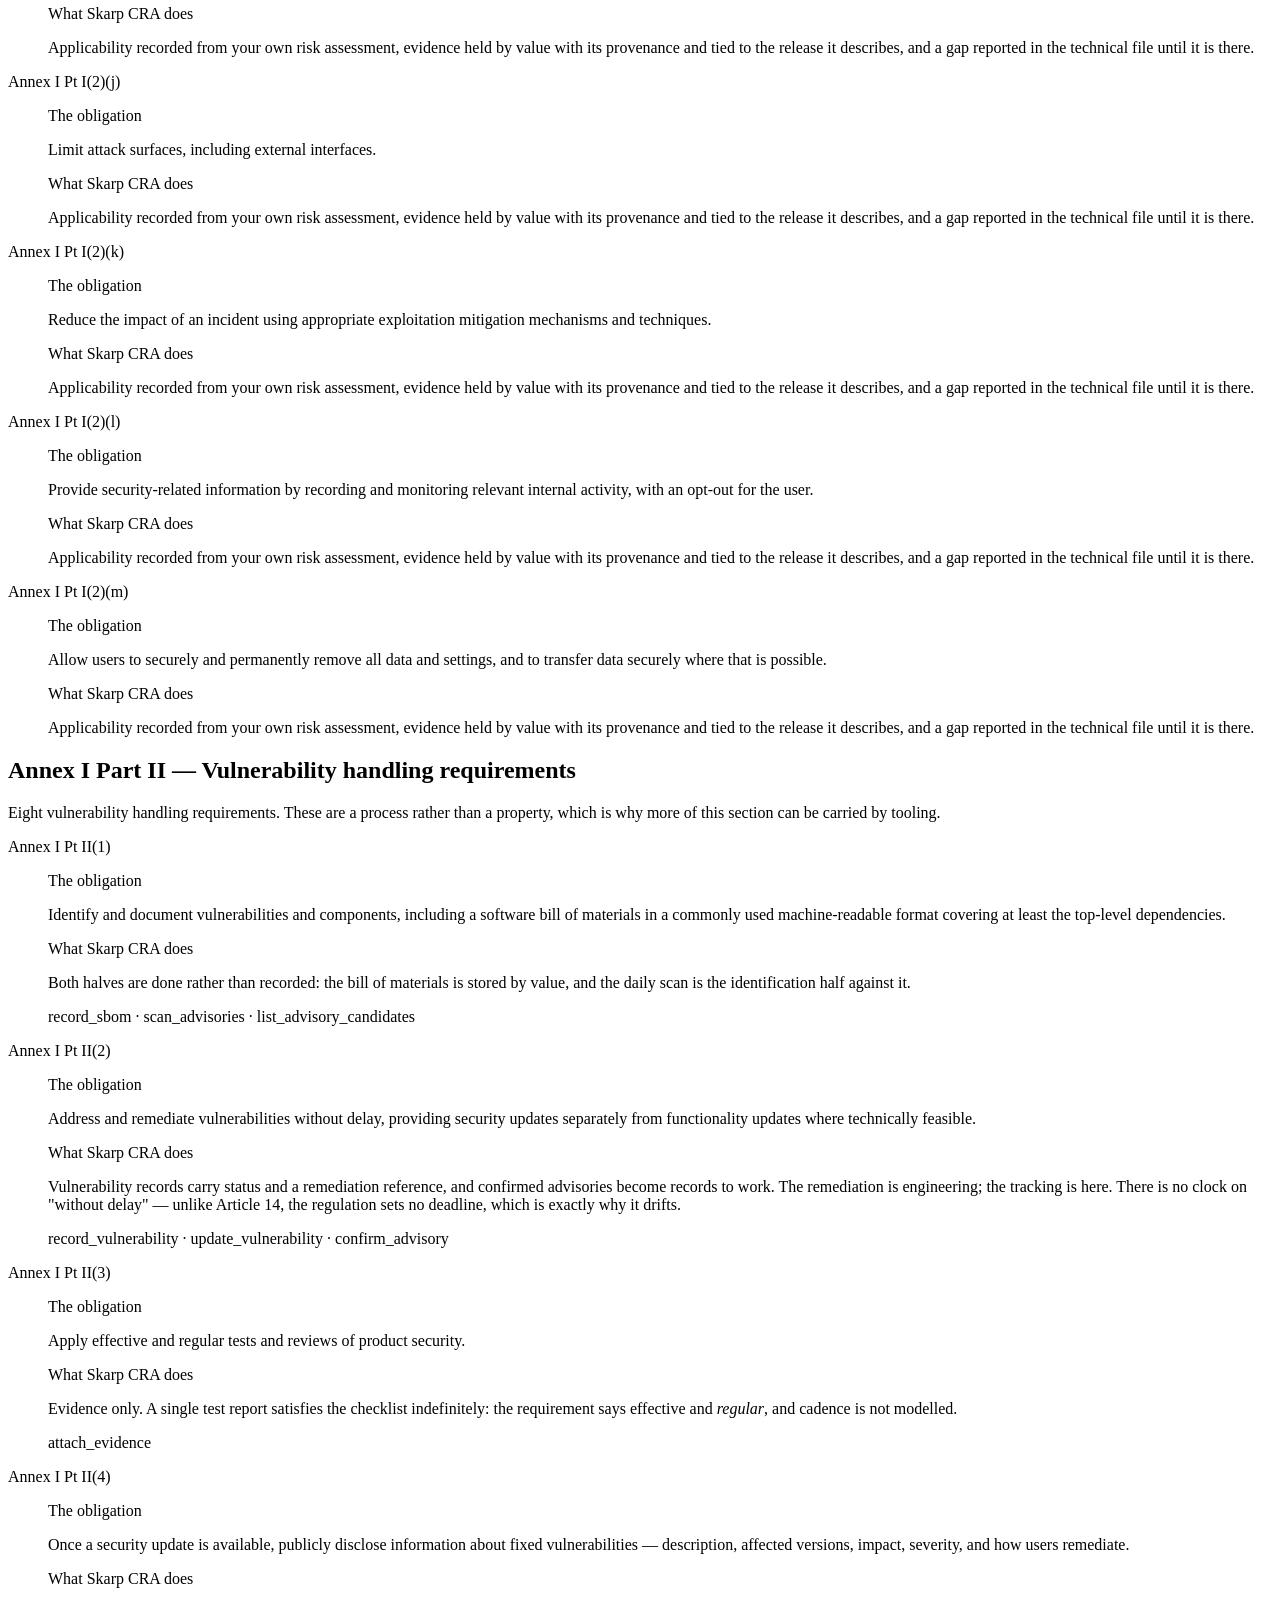
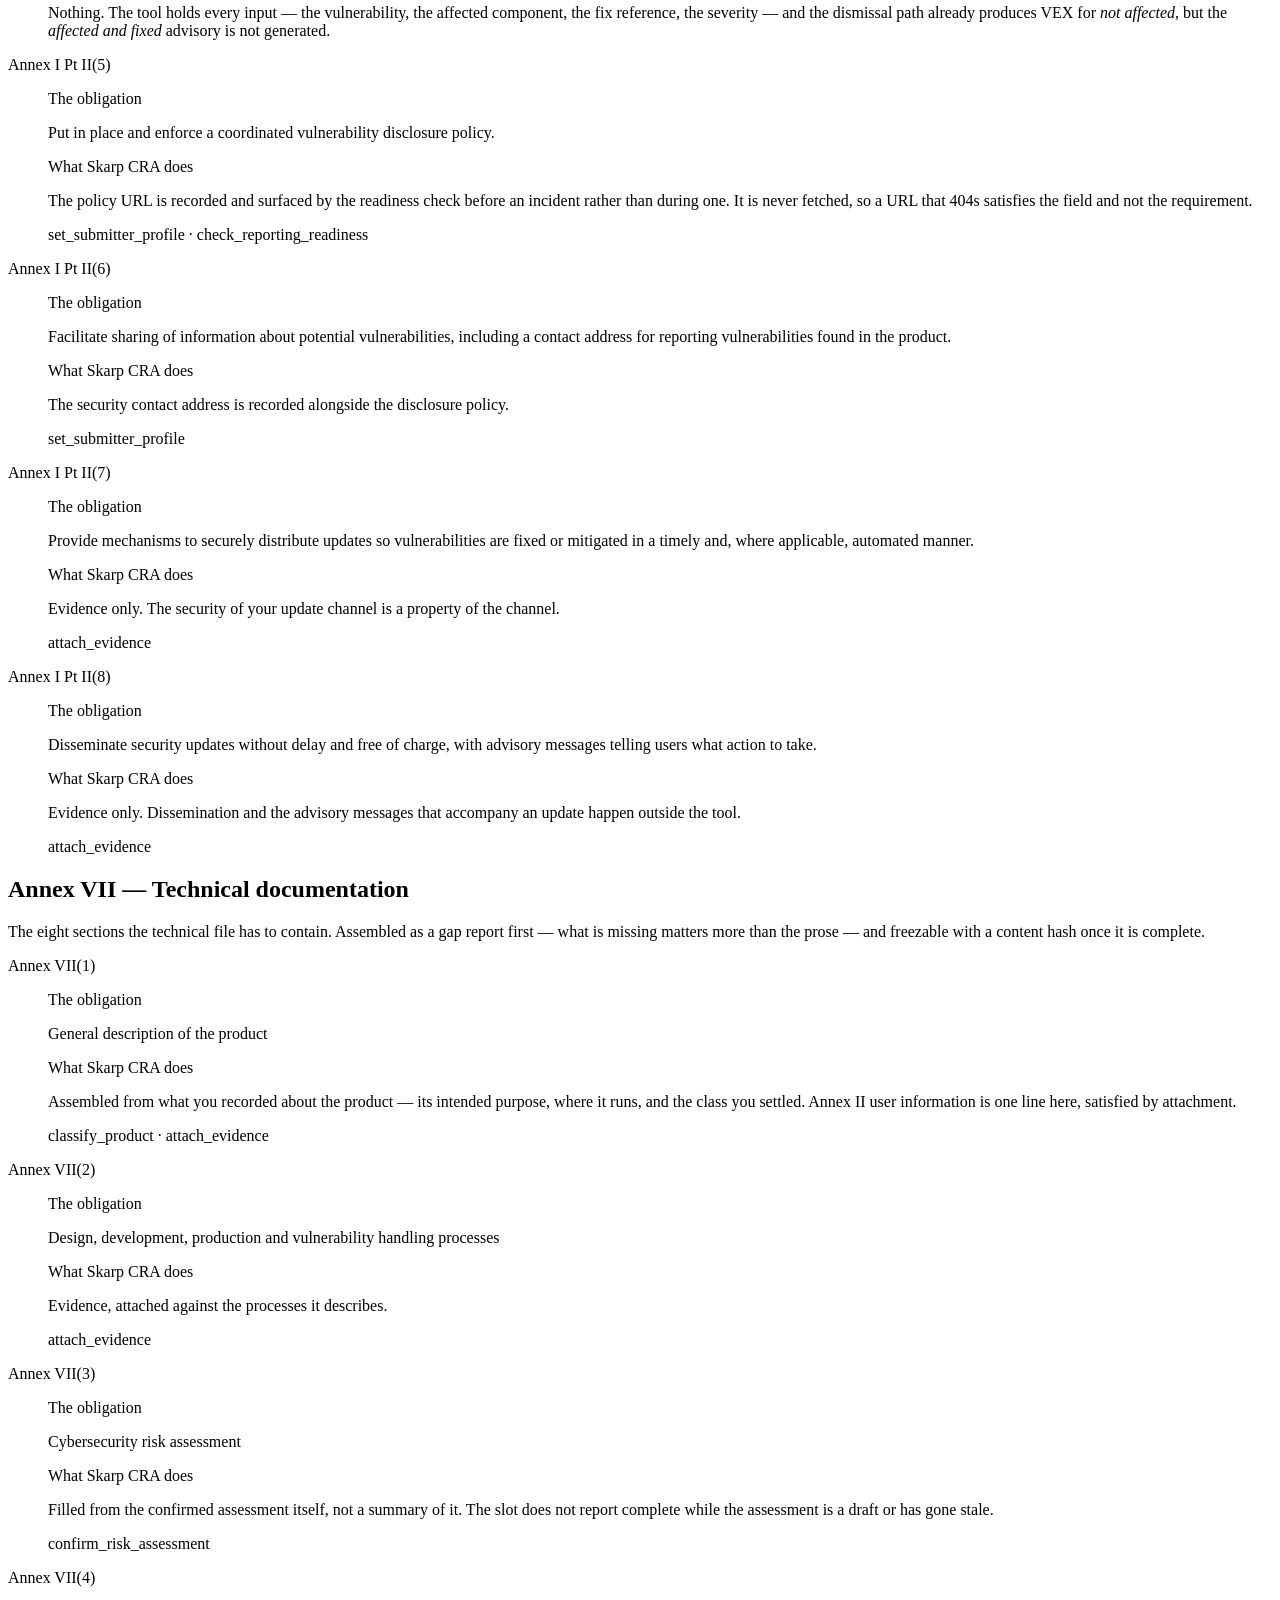
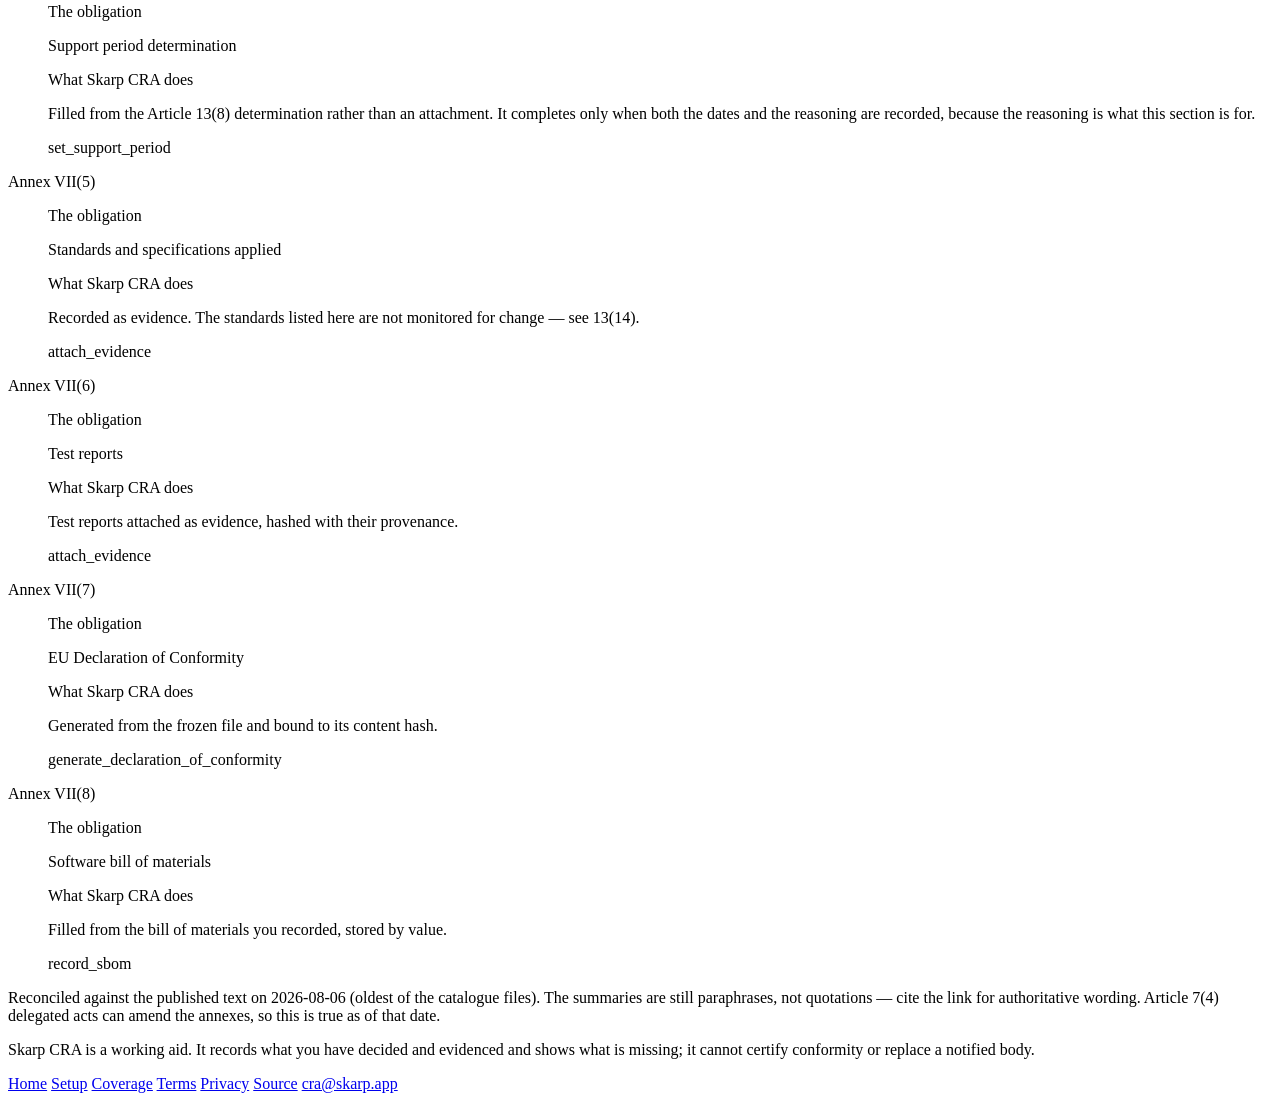
==== commit c974ef14: "Link the source from every page The repository is public now and nothing on the site said so.  `Sour" ====
--- a/www/coverage.html
+++ b/www/coverage.html
@@ -928,6 +928,7 @@
       <a href="/coverage">Coverage</a>
       <a href="/terms.html">Terms</a>
       <a href="/privacy.html">Privacy</a>
+      <a href="https://github.com/ozzynxe/cra">Source</a>
       <a href="mailto:cra@skarp.app">cra@skarp.app</a>
     </nav>
   </div>
